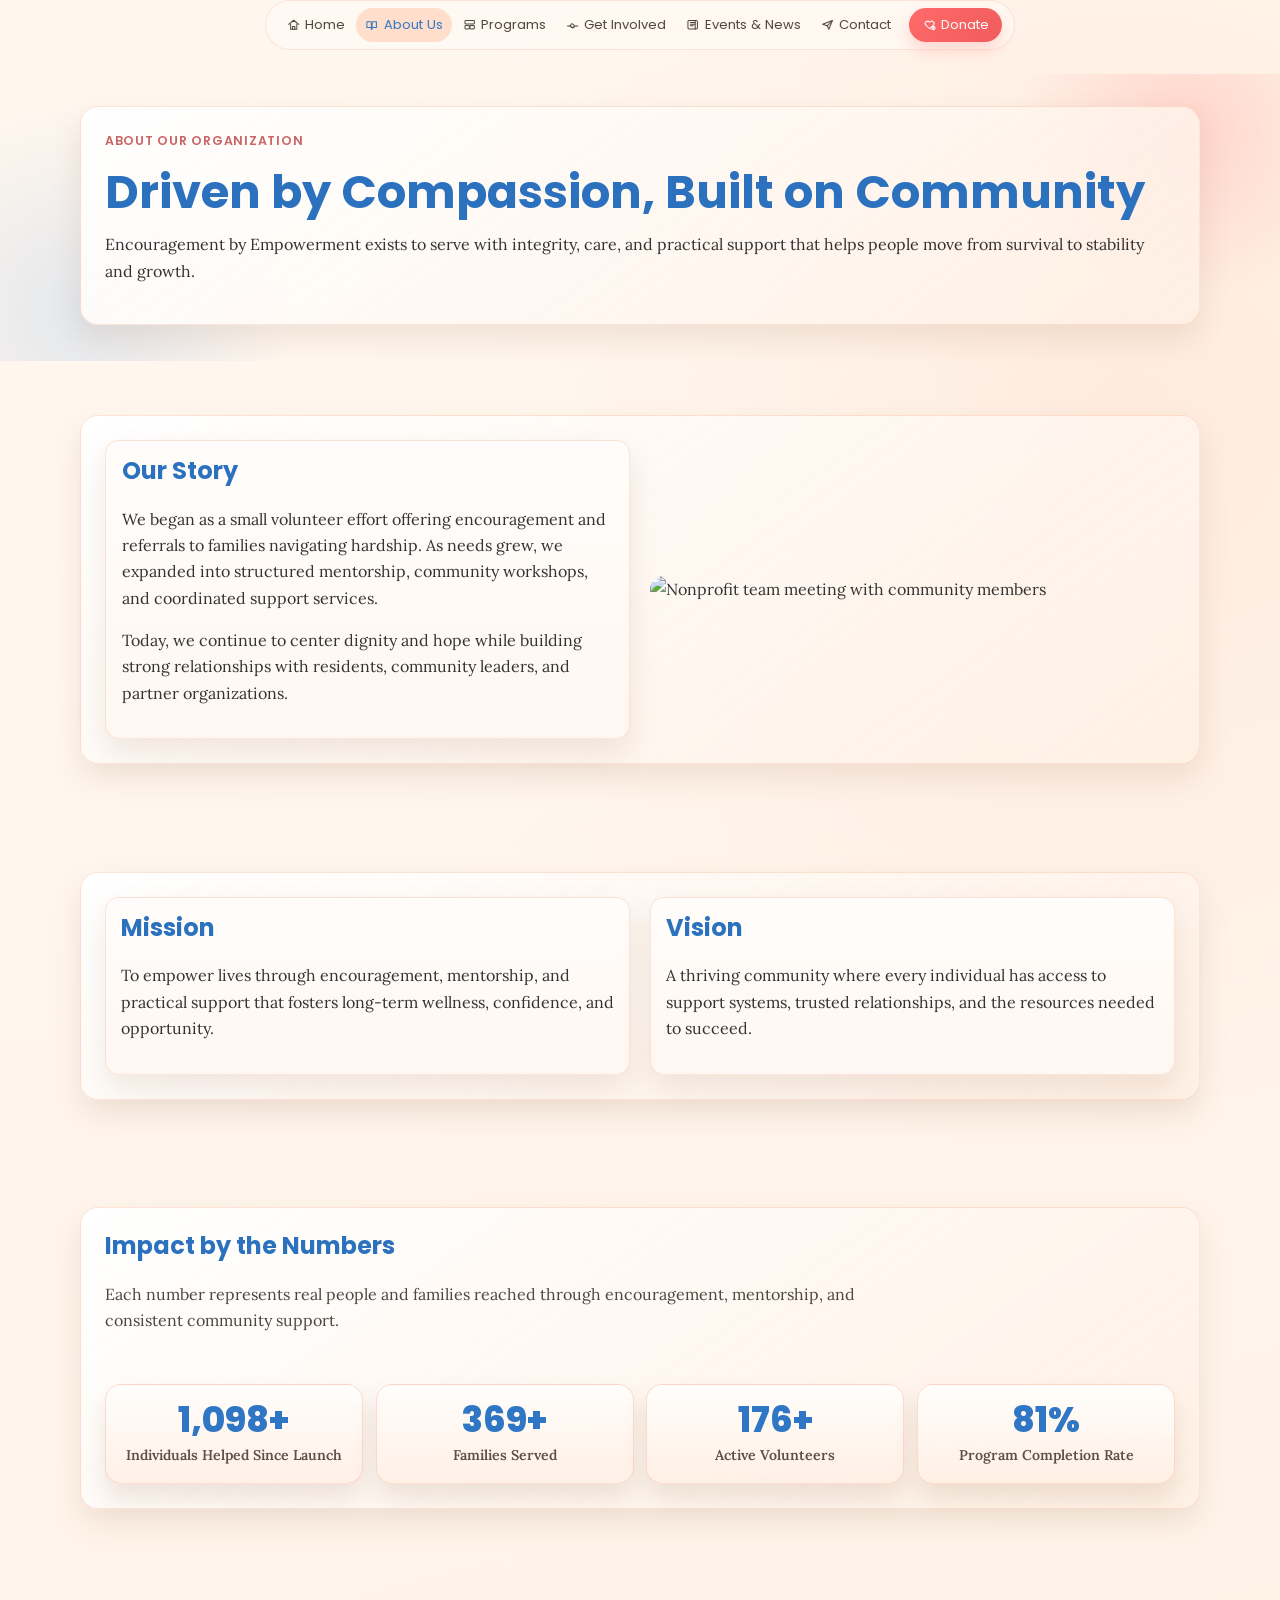
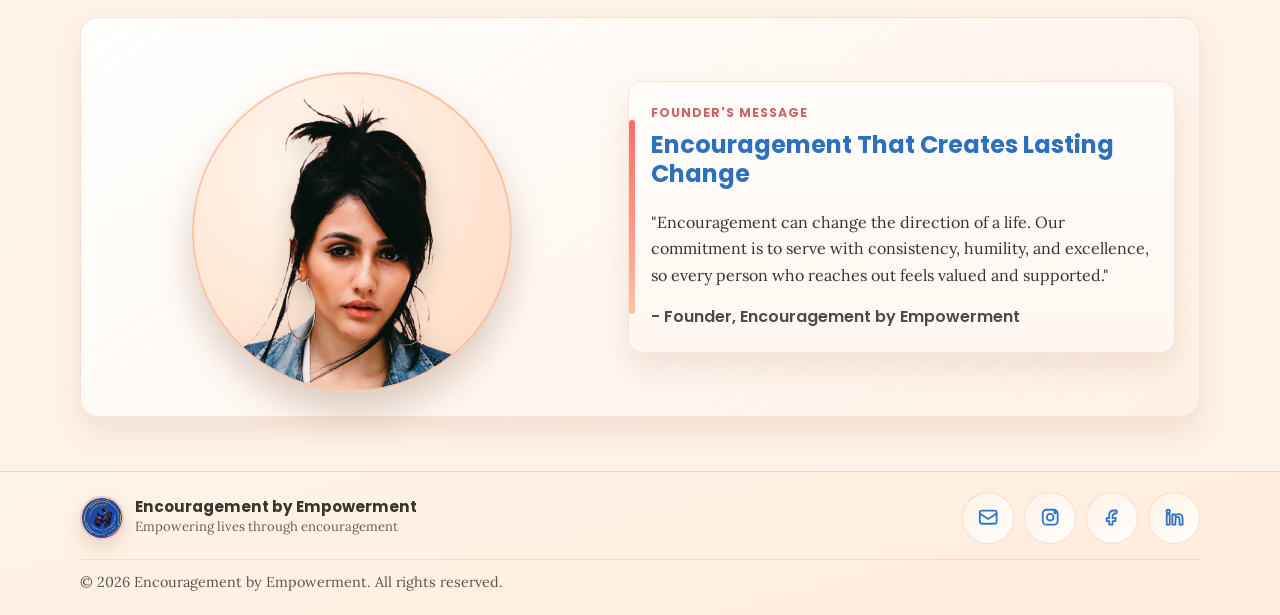
==== about.html @ 73eabad7 "initial commit" ====
<!DOCTYPE html>
<html lang="en">
  <head>
    <meta charset="UTF-8" />
    <meta name="viewport" content="width=device-width, initial-scale=1.0" />
    <meta
      name="description"
      content="Learn the story, mission, and vision behind Encouragement by Empowerment and hear from our founder."
    />
    <title>About Us | Encouragement by Empowerment</title>
    <link rel="preconnect" href="https://fonts.googleapis.com" />
    <link rel="preconnect" href="https://fonts.gstatic.com" crossorigin />
    <link
      href="https://fonts.googleapis.com/css2?family=Lora:wght@400;500;600&family=Poppins:wght@500;600;700;800&display=swap"
      rel="stylesheet"
    />
    <link rel="icon" type="image/jpeg" href="logo.jpeg" />
    <link rel="stylesheet" href="styles.css" />
  </head>
  <body>
    <a class="skip-link" href="#main-content">Skip to content</a>

    <header class="site-header page-header">
      <div class="container nav-wrap">
<button class="nav-toggle" aria-expanded="false" aria-controls="primary-nav" aria-label="Toggle navigation menu">
          <span></span><span></span><span></span>
        </button>
        <nav class="primary-nav" id="primary-nav" aria-label="Primary navigation">
          <ul>
            <li><a href="index.html"><svg class="nav-icon" viewBox="0 0 24 24" aria-hidden="true"><path d="M3 11.5L12 4l9 7.5"></path><path d="M6.5 10.8V20h11V10.8"></path><path d="M10 20v-5h4v5"></path></svg><span>Home</span></a></li>
            <li><a class="nav-current" href="about.html"><svg class="nav-icon" viewBox="0 0 24 24" aria-hidden="true"><path d="M3.5 6.5h6a3 3 0 0 1 3 3V20a3 3 0 0 0-3-3h-6z"></path><path d="M20.5 6.5h-6a3 3 0 0 0-3 3V20a3 3 0 0 1 3-3h6z"></path><path d="M12 9.5v9.8"></path></svg><span>About Us</span></a></li>
            <li><a href="programs.html"><svg class="nav-icon" viewBox="0 0 24 24" aria-hidden="true"><rect x="3.5" y="4.5" width="17" height="6" rx="1.5"></rect><rect x="3.5" y="13.5" width="8" height="6" rx="1.5"></rect><rect x="12.5" y="13.5" width="8" height="6" rx="1.5"></rect></svg><span>Programs</span></a></li>
            <li><a href="involved.html"><svg class="nav-icon" viewBox="0 0 24 24" aria-hidden="true"><path d="M2.8 14.5h5.2l2.2 2.2a2 2 0 0 0 2.8 0l1-1"></path><path d="M21.2 14.5H16l-2.2 2.2a2 2 0 0 1-2.8 0l-1-1"></path><path d="M7 14.5l2.3-3.3a2 2 0 0 1 3.1-.2l2.6 2.7"></path></svg><span>Get Involved</span></a></li>
            <li><a href="events.html"><svg class="nav-icon" viewBox="0 0 24 24" aria-hidden="true"><rect x="3.5" y="4.5" width="17" height="15" rx="2"></rect><path d="M8 8h8"></path><path d="M8 11h8"></path><path d="M8 14h5"></path><path d="M16.5 4.5v15"></path></svg><span>Events &amp; News</span></a></li>
            <li><a href="contact.html"><svg class="nav-icon" viewBox="0 0 24 24" aria-hidden="true"><path d="M3 11.2L20.5 4.5 14 20l-2.9-6-8.1-2.8z"></path><path d="M11.1 14l9.4-9.5"></path></svg><span>Contact</span></a></li>
</ul>
        </nav>
        <a class="nav-donate nav-donate-cta" href="donate.html"><svg class="nav-icon" viewBox="0 0 24 24" aria-hidden="true"><path d="M12 19.2l-6.7-6.4a4.2 4.2 0 0 1 5.9-6l.8.8.8-.8a4.2 4.2 0 0 1 5.9 6z"></path><circle cx="18.5" cy="17.8" r="3"></circle><path d="M18.5 16.3v3"></path><path d="M17.5 17.2h2"></path></svg><span>Donate</span></a>
      </div>
      <section class="page-hero" aria-labelledby="about-title">
        <div class="container reveal">
          <p class="hero-kicker">About Our Organization</p>
          <h1 id="about-title">Driven by Compassion, Built on Community</h1>
          <p>
            Encouragement by Empowerment exists to serve with integrity, care, and practical support
            that helps people move from survival to stability and growth.
          </p>
        </div>
      </section>
    </header>

    <main id="main-content">
      <section class="section">
        <div class="container split-grid">
          <article class="card content-card reveal">
            <h2>Our Story</h2>
            <p>
              We began as a small volunteer effort offering encouragement and referrals to families
              navigating hardship. As needs grew, we expanded into structured mentorship, community
              workshops, and coordinated support services.
            </p>
            <p>
              Today, we continue to center dignity and hope while building strong relationships with
              residents, community leaders, and partner organizations.
            </p>
          </article>
          <div class="reveal delay-1">
            <img
              src="https://images.unsplash.com/photo-1521791055366-0d553872125f?auto=format&fit=crop&w=900&q=80"
              alt="Nonprofit team meeting with community members"
              loading="lazy"
            />
          </div>
        </div>
      </section>

      <section class="section mission">
        <div class="container split-grid">
          <article class="highlight-card reveal">
            <h2>Mission</h2>
            <p>
              To empower lives through encouragement, mentorship, and practical support that fosters
              long-term wellness, confidence, and opportunity.
            </p>
          </article>
          <article class="highlight-card reveal delay-1">
            <h2>Vision</h2>
            <p>
              A thriving community where every individual has access to support systems, trusted
              relationships, and the resources needed to succeed.
            </p>
          </article>
        </div>
      </section>

      <section class="section" aria-labelledby="about-impact-numbers-title">
        <div class="container about-impact-numbers">
          <div class="section-heading reveal">
            <h2 id="about-impact-numbers-title">Impact by the Numbers</h2>
            <p>
              Each number represents real people and families reached through encouragement,
              mentorship, and consistent community support.
            </p>
          </div>

          <div class="numbers-grid">
            <article class="number-card reveal" aria-label="Individuals helped since launch">
              <p class="counter-value" data-counter data-target="1250" data-prefix="">0</p>
              <p class="counter-label">Individuals Helped Since Launch</p>
            </article>

            <article class="number-card reveal delay-1" aria-label="Families served">
              <p class="counter-value" data-counter data-target="420" data-prefix="">0</p>
              <p class="counter-label">Families Served</p>
            </article>

            <article class="number-card reveal delay-2" aria-label="Active volunteers">
              <p class="counter-value" data-counter data-target="200" data-prefix="">0</p>
              <p class="counter-label">Active Volunteers</p>
            </article>

            <article class="number-card reveal delay-3" aria-label="Program completion rate">
              <p class="counter-value" data-counter data-target="92" data-suffix="%">0%</p>
              <p class="counter-label">Program Completion Rate</p>
            </article>
          </div>
        </div>
      </section>

      <section class="section founder-section">
        <div class="container founder-showcase">
          <figure class="founder-portrait-wrap reveal">
            <div class="founder-circle-base">
              <img
                class="founder-portrait"
                src="founder.png"
                alt="Founder speaking with volunteers"
                loading="lazy"
              />
            </div>
          </figure>

          <article class="card founder-message-bar reveal delay-1">
            <p class="founder-label">Founder&apos;s Message</p>
            <h2>Encouragement That Creates Lasting Change</h2>
            <p>
              "Encouragement can change the direction of a life. Our commitment is to serve with
              consistency, humility, and excellence, so every person who reaches out feels valued
              and supported."
            </p>
            <p class="signature">- Founder, Encouragement by Empowerment</p>
          </article>
        </div>
      </section>
    </main>
    <footer class="site-footer">
      <div class="container footer-wrap">
        <a class="footer-brand" href="index.html" aria-label="Encouragement by Empowerment home">
          <img class="footer-logo" src="logo.jpeg" alt="Encouragement by Empowerment logo" />
          <span class="footer-brand-text-wrap">
            <span class="footer-brand-name">Encouragement by Empowerment</span>
            <span class="footer-brand-tag">Empowering lives through encouragement</span>
          </span>
        </a>

        <div class="footer-links-group">
          <a class="footer-link" href="mailto:hello@encouragementbyempowerment.org" aria-label="Send us an email" data-unset-alert data-alert-message="Not Connected Yet, Since It Is A Demo Project">
            <svg class="footer-icon" viewBox="0 0 24 24" aria-hidden="true"><rect x="3" y="5" width="18" height="14" rx="2"></rect><path d="M3 8l9 6 9-6"></path></svg>
            <span>hello@encouragementbyempowerment.org</span>
          </a>
          <div class="footer-social" aria-label="Social links">
            <a class="footer-link footer-social-link" href="https://instagram.com" target="_blank" rel="noopener noreferrer" aria-label="Instagram" data-unset-alert data-alert-message="Not Connected Yet, Since It Is A Demo Project">
              <svg class="footer-icon" viewBox="0 0 24 24" aria-hidden="true"><rect x="4" y="4" width="16" height="16" rx="4"></rect><circle cx="12" cy="12" r="3.6"></circle><circle cx="17.4" cy="6.6" r="1"></circle></svg>
              <span>Instagram</span>
            </a>
            <a class="footer-link footer-social-link" href="https://facebook.com" target="_blank" rel="noopener noreferrer" aria-label="Facebook" data-unset-alert data-alert-message="Not Connected Yet, Since It Is A Demo Project">
              <svg class="footer-icon" viewBox="0 0 24 24" aria-hidden="true"><path d="M14.2 8h2.6V4.8h-2.9c-3.4 0-5.1 2-5.1 5.3V13H6v3.3h2.8V20h3.6v-3.7h3l.5-3.3h-3.5V10.6c0-1.2.5-1.9 1.8-1.9z"></path></svg>
              <span>Facebook</span>
            </a>
            <a class="footer-link footer-social-link" href="https://linkedin.com" target="_blank" rel="noopener noreferrer" aria-label="LinkedIn" data-unset-alert data-alert-message="Not Connected Yet, Since It Is A Demo Project">
              <svg class="footer-icon" viewBox="0 0 24 24" aria-hidden="true"><rect x="4" y="9" width="3.2" height="11"></rect><circle cx="5.6" cy="5.8" r="1.8"></circle><path d="M10 9h3.1v1.6c.6-1.1 1.9-1.9 3.7-1.9 3 0 4.2 1.9 4.2 5v6.3h-3.3v-5.6c0-1.7-.6-2.7-2.1-2.7-1.4 0-2.3 1-2.3 2.7v5.6H10z"></path></svg>
              <span>LinkedIn</span>
            </a>
          </div>
        </div>

        <p class="footer-copy">&copy; 2026 Encouragement by Empowerment. All rights reserved.</p>
      </div>
    </footer>
<script src="script.js"></script>
  </body>
</html>
---- styles.css ----
:root {
  --warm-coral: #ff6b6b;
  --warm-coral-deep: #f05b5b;
  --soft-peach: #ffd6c0;
  --warm-white: #fff8f0;
  --cream-tint: #fff2e6;
  --ocean-blue: #4a90e2;
  --deep-charcoal: #333333;
  --surface-white: #ffffff;
  --shadow-soft: 0 14px 30px rgba(128, 82, 51, 0.12);
  --shared-panel-bg: linear-gradient(145deg, rgba(255, 255, 255, 0.96), rgba(255, 240, 228, 0.78));
  --shared-panel-hover-bg: linear-gradient(145deg, rgba(255, 255, 255, 0.98), rgba(255, 232, 214, 0.92));
  --shared-panel-border: 1px solid rgba(240, 151, 114, 0.24);
  --shared-panel-hover-border: 1px solid rgba(240, 151, 114, 0.4);
  --radius: 14px;
  --transition: 240ms ease;
}

* {
  box-sizing: border-box;
}

html {
  scroll-behavior: smooth;
  scroll-padding-top: 98px;
}

main[id],
section[id],
[id="main-content"],
[id="top"] {
  scroll-margin-top: 98px;
}

body {
  margin: 0;
  padding-top: 74px;
  background: radial-gradient(circle at 10% 12%, #fff7ee 0%, rgba(255, 247, 238, 0) 42%),
    radial-gradient(circle at 88% 18%, rgba(255, 214, 192, 0.34) 0%, rgba(255, 214, 192, 0) 36%),
    linear-gradient(165deg, var(--warm-white) 0%, #fff5ec 45%, var(--cream-tint) 100%);
  color: var(--deep-charcoal);
  font-family: "Lora", Georgia, serif;
  line-height: 1.65;
}

img {
  display: block;
  width: 100%;
  height: auto;
  border-radius: var(--radius);
}

a {
  color: var(--ocean-blue);
}

h1,
h2,
h3,
h4 {
  margin-top: 0;
  font-family: "Poppins", "Segoe UI", sans-serif;
  color: #2b71be;
  line-height: 1.2;
}

p {
  margin-top: 0;
}

.container {
  width: min(1120px, 92%);
  margin-inline: auto;
}

.section {
  padding: clamp(2.1rem, 4.2vw, 3.6rem) 0;
}

main .section > .container,
.page-hero .container,
.hero-grid {
  background: var(--shared-panel-bg);
  border: var(--shared-panel-border);
  border-radius: calc(var(--radius) + 4px);
  box-shadow: var(--shadow-soft);
  padding: clamp(1.05rem, 2.8vw, 1.5rem);
  transition: transform var(--transition), box-shadow var(--transition), background var(--transition), border-color var(--transition);
}

main .section > .container:hover,
.page-hero .container:hover,
.hero-grid:hover,
main .section > .container:focus-within,
.page-hero .container:focus-within,
.hero-grid:focus-within {
  background: var(--shared-panel-hover-bg);
  border: var(--shared-panel-hover-border);
  box-shadow: 0 18px 34px rgba(128, 82, 51, 0.18);
  transform: translateY(-2px);
}

.section-heading {
  max-width: 760px;
  margin-bottom: 1.25rem;
}

.section-heading p {
  color: #4d4640;
}

.skip-link {
  position: absolute;
  top: -200px;
  left: 1rem;
  z-index: 3000;
  background: var(--warm-coral);
  color: #fff;
  font-family: "Poppins", sans-serif;
  text-decoration: none;
  padding: 0.7rem 1rem;
  border-radius: 8px;
}

.skip-link:focus {
  top: 1rem;
}

.site-header {
  position: relative;
  padding-bottom: 1.5rem;
  overflow: clip;
}

.site-header::before,
.site-header::after {
  content: "";
  position: absolute;
  border-radius: 999px;
  filter: blur(1px);
  z-index: -1;
}

.site-header::before {
  width: 350px;
  height: 350px;
  background: radial-gradient(circle, rgba(255, 107, 107, 0.2) 0%, rgba(255, 107, 107, 0) 70%);
  top: -120px;
  right: -80px;
}

.site-header::after {
  width: 420px;
  height: 420px;
  background: radial-gradient(circle, rgba(74, 144, 226, 0.15) 0%, rgba(74, 144, 226, 0) 70%);
  bottom: -160px;
  left: -130px;
}

.nav-wrap {
  display: flex;
  justify-content: center;
  align-items: center;
  gap: 0.45rem;
  padding: 0.45rem 0;
  padding-inline: clamp(0.45rem, 1vw, 0.75rem);
  position: fixed;
  top: 0;
  left: 50%;
  transform: translateX(-50%);
  width: fit-content;
  max-width: 92%;
  z-index: 2000;
  background: rgba(255, 249, 243, 0.95);
  backdrop-filter: blur(8px);
  -webkit-backdrop-filter: blur(8px);
  border: 1px solid rgba(240, 151, 114, 0.22);
  border-radius: 999px;
  transition: box-shadow var(--transition), border-color var(--transition), background-color var(--transition), padding var(--transition);
  flex-wrap: nowrap;
}

.nav-wrap.is-stuck {
  box-shadow: 0 14px 28px rgba(145, 94, 61, 0.16);
  border-color: rgba(240, 151, 114, 0.3);
  background: rgba(255, 251, 246, 0.98);
  padding: 0.35rem 0;
}

.brand {
  display: inline-flex;
  align-items: center;
  gap: 0.65rem;
  padding-left: 0.1rem;
  text-decoration: none;
  color: inherit;
  flex-shrink: 0;
}

.brand-logo {
  width: 38px;
  height: 38px;
  object-fit: cover;
  border-radius: 50%;
  border: 2px solid rgba(255, 107, 107, 0.35);
  box-shadow: 0 5px 12px rgba(51, 51, 51, 0.14);
}

.brand-mark {
  display: inline-flex;
  justify-content: center;
  align-items: center;
  width: 38px;
  height: 38px;
  border-radius: 50%;
  background: var(--warm-coral);
  color: #fff;
  font-family: "Poppins", sans-serif;
  font-weight: 700;
}

.brand-text {
  font-family: "Poppins", sans-serif;
  font-weight: 700;
  color: #3f3730;
  font-size: 0.92rem;
  white-space: nowrap;
}

.primary-nav ul {
  display: flex;
  list-style: none;
  gap: 0.14rem;
  margin: 0;
  padding: 0;
  align-items: center;
  justify-content: center;
  flex-wrap: nowrap;
}

.primary-nav {
  display: flex;
  justify-content: center;
  flex: 0 1 auto;
  min-width: auto;
}

.primary-nav li {
  opacity: 0;
  transform: translateY(-8px);
}

.nav-wrap.nav-animated .primary-nav li {
  animation: navItemIn 380ms ease forwards;
  animation-delay: calc(var(--nav-item-index, 0) * 45ms);
}

.primary-nav a {
  display: inline-flex;
  align-items: center;
  gap: 0.3rem;
  text-decoration: none;
  color: #4f433a;
  font-family: "Poppins", sans-serif;
  font-size: 0.82rem;
  padding: 0.38rem 0.56rem;
  border-radius: 999px;
  transition: background-color var(--transition), color var(--transition), transform var(--transition);
  white-space: nowrap;
}

.nav-icon {
  width: 0.84rem;
  height: 0.84rem;
  stroke: currentColor;
  fill: none;
  stroke-width: 1.8;
  stroke-linecap: round;
  stroke-linejoin: round;
  flex-shrink: 0;
}

.primary-nav a:hover,
.primary-nav a:focus-visible {
  background: rgba(255, 214, 192, 0.7);
  color: #2f77c5;
  transform: translateY(-1px);
}

.primary-nav .nav-current {
  background: rgba(255, 214, 192, 0.78);
  color: #2f77c5;
}

.nav-donate {
  background: linear-gradient(135deg, var(--warm-coral), var(--warm-coral-deep));
  color: #fff;
  margin-left: 0.12rem;
  padding-inline: 0.84rem;
  box-shadow: 0 8px 16px rgba(255, 107, 107, 0.25);
  animation: donateGlow 2.8s ease-in-out infinite;
}

.nav-donate:hover,
.nav-donate:focus-visible {
  background: linear-gradient(135deg, #ff5a5a, #f14f4f);
  color: #fff;
}

.nav-donate-cta {
  display: inline-flex;
  align-items: center;
  gap: 0.3rem;
  text-decoration: none;
  font-family: "Poppins", sans-serif;
  font-size: 0.82rem;
  padding: 0.38rem 0.84rem;
  border-radius: 999px;
  white-space: nowrap;
  flex-shrink: 0;
}

.nav-toggle {
  display: none;
  border: 0;
  background: transparent;
  cursor: pointer;
}

.nav-toggle span {
  display: block;
  width: 20px;
  height: 2px;
  background: var(--deep-charcoal);
  margin: 3px 0;
  border-radius: 999px;
}

.hero {
  padding-top: 1rem;
}

body.home-minimal .hero-media img {
  box-shadow: 0 16px 28px rgba(120, 85, 59, 0.16);
}

.page-header {
  padding-bottom: 1rem;
}

.page-hero {
  padding: 2rem 0 1.25rem;
}

.page-hero h1 {
  margin-bottom: 0.7rem;
  font-size: clamp(1.8rem, 4.2vw, 2.9rem);
}

.hero-grid {
  display: grid;
  grid-template-columns: 1.05fr 0.95fr;
  align-items: center;
  gap: clamp(1.4rem, 3vw, 2.5rem);
}

.hero-brand {
  display: inline-flex;
  align-items: center;
  gap: 0.62rem;
  margin-bottom: 0.82rem;
}

.hero-brand-logo {
  width: 44px;
  height: 44px;
  object-fit: cover;
  border-radius: 50%;
  border: 2px solid rgba(255, 107, 107, 0.45);
  box-shadow: 0 8px 16px rgba(76, 56, 38, 0.26);
}

.hero-brand-text {
  font-family: "Poppins", sans-serif;
  font-weight: 800;
  color: #332b24;
  font-size: 1rem;
  letter-spacing: 0.01em;
  white-space: nowrap;
}

.hero-kicker {
  font-family: "Poppins", sans-serif;
  letter-spacing: 0.06em;
  text-transform: uppercase;
  color: #cb6464;
  font-weight: 600;
  margin-bottom: 0.8rem;
  font-size: 0.78rem;
}

.hero h1 {
  font-size: clamp(2rem, 4.6vw, 3.35rem);
  margin-bottom: 0.7rem;
}

.hero p {
  max-width: 62ch;
  color: #4e463e;
}

.hero-actions {
  margin-top: 1rem;
  display: flex;
  flex-wrap: wrap;
  gap: 0.6rem;
}

.btn {
  display: inline-flex;
  align-items: center;
  justify-content: center;
  gap: 0.36rem;
  border: 0;
  border-radius: 999px;
  text-decoration: none;
  cursor: pointer;
  padding: 0.68rem 1.05rem;
  font-family: "Poppins", sans-serif;
  font-weight: 600;
  transition: transform var(--transition), box-shadow var(--transition), background var(--transition), filter var(--transition), color var(--transition);
}

.btn-icon {
  width: 0.92rem;
  height: 0.92rem;
  stroke: currentColor;
  fill: none;
  stroke-width: 1.9;
  stroke-linecap: round;
  stroke-linejoin: round;
  flex-shrink: 0;
}

.btn-primary {
  background: linear-gradient(135deg, var(--warm-coral), var(--warm-coral-deep));
  color: #fff;
  box-shadow: 0 12px 22px rgba(255, 107, 107, 0.3);
}

.btn-primary:hover,
.btn-primary:focus-visible {
  background: linear-gradient(135deg, #ff5e5e, #f45252);
  transform: translateY(-2px);
  box-shadow: 0 16px 28px rgba(255, 85, 85, 0.34);
}

.btn-secondary {
  background: linear-gradient(135deg, rgba(255, 214, 192, 0.72), rgba(255, 236, 224, 0.95));
  color: #2f77c5;
  box-shadow: 0 8px 16px rgba(240, 151, 114, 0.2);
}

.btn-secondary:hover,
.btn-secondary:focus-visible {
  background: linear-gradient(135deg, rgba(255, 204, 178, 0.9), rgba(255, 229, 212, 0.98));
  transform: translateY(-2px) scale(1.01);
  box-shadow: 0 12px 20px rgba(240, 151, 114, 0.26);
}

.btn-large {
  padding-inline: 1.6rem;
  padding-block: 0.92rem;
}

.split-grid {
  display: grid;
  grid-template-columns: 1fr 1fr;
  align-items: center;
  gap: 1.2rem;
}

.content-card {
  padding: 1rem;
}

.signature {
  margin-bottom: 0;
  font-family: "Poppins", sans-serif;
  font-weight: 600;
  color: #4a4a4a;
}

.founder-showcase {
  display: grid;
  grid-template-columns: minmax(290px, 0.95fr) 1.05fr;
  align-items: center;
  gap: clamp(1rem, 2.6vw, 1.8rem);
}

.founder-portrait-wrap {
  position: relative;
  display: grid;
  place-items: end center;
  min-height: 350px;
  margin: 0;
}

.founder-circle-base {
  width: min(320px, 84%);
  aspect-ratio: 1 / 1;
  position: relative;
  display: grid;
  place-items: end center;
  overflow: hidden;
  border-radius: 50%;
  background: radial-gradient(circle at 35% 28%, #fff7ee 0%, #ffe5d1 58%, #ffd6c0 100%);
  border: 2px solid rgba(240, 151, 114, 0.44);
  box-shadow: 0 20px 34px rgba(125, 79, 49, 0.26);
}

.founder-portrait {
  width: min(270px, 92%);
  height: auto;
  max-height: 100%;
  border-radius: 0;
  object-fit: contain;
  transform: translateY(4px);
  filter: drop-shadow(0 10px 12px rgba(56, 39, 25, 0.22));
}

.founder-message-bar {
  position: relative;
  padding: clamp(1rem, 2.1vw, 1.35rem);
  border-radius: 18px;
}

.founder-message-bar::before {
  content: "";
  position: absolute;
  left: 0;
  top: 14%;
  bottom: 14%;
  width: 6px;
  border-radius: 999px;
  background: linear-gradient(180deg, var(--warm-coral), #ffc1a0);
}

.founder-label {
  margin-bottom: 0.45rem;
  font-family: "Poppins", sans-serif;
  font-size: 0.78rem;
  font-weight: 700;
  letter-spacing: 0.08em;
  text-transform: uppercase;
  color: #cb6464;
}

.about-impact-numbers {
  display: grid;
  gap: 0.9rem;
}

.numbers-grid {
  display: grid;
  grid-template-columns: repeat(4, minmax(0, 1fr));
  gap: 0.8rem;
}

.number-card {
  text-align: center;
  padding: 1rem 0.8rem;
  border-radius: 16px;
  background: linear-gradient(180deg, rgba(255, 253, 251, 0.96), rgba(255, 239, 228, 0.9));
  border: 1px solid rgba(240, 151, 114, 0.3);
  box-shadow: 0 14px 24px rgba(128, 82, 51, 0.14);
}

.counter-value {
  margin: 0 0 0.28rem;
  font-family: "Poppins", sans-serif;
  font-size: clamp(1.6rem, 4vw, 2.2rem);
  font-weight: 800;
  color: #2f77c5;
  line-height: 1.1;
}

.counter-label {
  margin: 0;
  color: #5a5047;
  font-size: 0.88rem;
  font-weight: 600;
}

.news-list {
  display: grid;
  grid-template-columns: 1fr;
  gap: 1rem;
}

.donate-layout {
  display: grid;
  grid-template-columns: 1fr 1fr;
  gap: 1.2rem;
}

.toggle-group {
  display: inline-flex;
  gap: 0.5rem;
  border: 1px solid rgba(74, 144, 226, 0.24);
  border-radius: 999px;
  padding: 0.3rem;
  margin-bottom: 1rem;
}

.toggle-btn {
  border: 0;
  background: linear-gradient(135deg, rgba(255, 245, 238, 0), rgba(255, 214, 192, 0));
  color: var(--ocean-blue);
  border-radius: 999px;
  padding: 0.45rem 0.9rem;
  font-family: "Poppins", sans-serif;
  font-weight: 600;
  cursor: pointer;
  transition: background var(--transition), color var(--transition), transform var(--transition);
}

.toggle-btn.active,
.toggle-btn:hover,
.toggle-btn:focus-visible {
  background: linear-gradient(135deg, var(--warm-coral), var(--warm-coral-deep));
  color: #fff;
  transform: translateY(-1px);
}

.donation-amount-label {
  margin-bottom: 0.2rem;
  font-family: "Poppins", sans-serif;
  font-size: 1.02rem;
  letter-spacing: 0.01em;
  color: #2f5f93;
}

.donation-amount-subtitle {
  margin: 0 0 0.55rem;
  color: #5f544a;
  font-size: 0.88rem;
  font-weight: 600;
  line-height: 1.5;
}

.amount-picker {
  display: grid;
  grid-template-columns: repeat(3, minmax(0, 1fr));
  gap: 0.5rem;
  margin-bottom: 0.65rem;
}

.amount-chip {
  border: 1px solid rgba(74, 144, 226, 0.28);
  border-radius: 11px;
  background: linear-gradient(135deg, rgba(255, 250, 244, 0.95), rgba(255, 232, 216, 0.82));
  color: #2a6bad;
  font-family: "Poppins", sans-serif;
  font-size: 0.88rem;
  font-weight: 700;
  padding: 0.52rem 0.45rem;
  cursor: pointer;
  transition: transform var(--transition), box-shadow var(--transition), background var(--transition), color var(--transition);
}

.amount-chip:hover,
.amount-chip:focus-visible {
  transform: translateY(-1px);
  box-shadow: 0 9px 16px rgba(145, 94, 61, 0.15);
}

.amount-chip.active {
  background: linear-gradient(135deg, #ff6b6b, #f09772);
  color: #fff;
  box-shadow: 0 10px 17px rgba(255, 107, 107, 0.24);
  border-color: rgba(255, 107, 107, 0.36);
}

.card-details {
  margin-top: 0.55rem;
  margin-bottom: 0.25rem;
  padding: 0.82rem 0.8rem;
  border-radius: 14px;
  border: 1px solid rgba(74, 144, 226, 0.2);
  background: linear-gradient(155deg, rgba(253, 250, 245, 0.95), rgba(236, 245, 255, 0.56));
}

.card-details h3 {
  margin-bottom: 0.34rem;
}

.payment-card-panel {
  display: flex;
  flex-direction: column;
  justify-content: space-between;
  gap: 0.6rem;
}

.payment-card-panel .card-details {
  margin-top: 0;
}

.btn-pay-now {
  width: 100%;
  margin-top: 0.15rem;
}

.secure-fill-note {
  display: inline-flex;
  align-items: center;
  gap: 0.36rem;
  margin: 0 0 0.55rem;
  padding: 0.4rem 0.55rem;
  border-radius: 10px;
  border: 1px solid rgba(74, 144, 226, 0.26);
  background: linear-gradient(140deg, rgba(233, 246, 255, 0.85), rgba(255, 243, 233, 0.85));
  color: #355f89;
  font-size: 0.82rem;
  font-weight: 700;
}

.secure-fill-note svg {
  width: 0.95rem;
  height: 0.95rem;
  stroke: currentColor;
  fill: none;
  stroke-width: 2;
  stroke-linecap: round;
  stroke-linejoin: round;
  flex-shrink: 0;
}

.card-details .form-intro {
  margin-bottom: 0.76rem;
  font-size: 0.9rem;
}

.card-input-grid {
  display: grid;
  grid-template-columns: repeat(3, minmax(0, 1fr));
  gap: 0.55rem;
}

.card-input-grid div {
  min-width: 0;
}

.card-detection-row {
  display: flex;
  align-items: center;
  justify-content: space-between;
  gap: 0.7rem;
  margin: -0.4rem 0 0.6rem;
}

.card-brand-logos {
  display: inline-flex;
  align-items: center;
  gap: 0.42rem;
}

.card-logo {
  position: relative;
  display: inline-flex;
  align-items: center;
  justify-content: center;
  height: 28px;
  border-radius: 8px;
  border: 1px solid rgba(74, 144, 226, 0.24);
  background: linear-gradient(135deg, rgba(255, 250, 245, 0.95), rgba(239, 247, 255, 0.86));
  color: #466789;
  font-family: "Poppins", sans-serif;
  font-size: 0.72rem;
  font-weight: 700;
  letter-spacing: 0.04em;
  padding: 0 0.58rem;
  opacity: 0.78;
  transition: opacity var(--transition), transform var(--transition), box-shadow var(--transition), border-color var(--transition);
}

.card-logo.active {
  opacity: 1;
  transform: translateY(-1px);
  border-color: rgba(255, 107, 107, 0.42);
  box-shadow: 0 8px 14px rgba(145, 94, 61, 0.18);
}

.card-logo-visa {
  color: #1b4f8b;
}

.card-logo-mastercard {
  gap: 0;
  padding-right: 0.5rem;
}

.mc-disc {
  width: 10px;
  height: 10px;
  border-radius: 50%;
}

.mc-left {
  background: #eb5f3a;
}

.mc-right {
  background: #f1ad3f;
  margin-left: -3px;
}

.mc-text {
  margin-left: 0.28rem;
  letter-spacing: 0.01em;
}

.card-brand-hint {
  margin: 0;
  color: #5f5348;
  font-size: 0.82rem;
  font-weight: 600;
}

.feature-list {
  margin-top: 0;
  padding-left: 1.2rem;
}

.feature-list li {
  margin-bottom: 0.45rem;
}

.payment-way-grid {
  display: grid;
  grid-template-columns: repeat(2, minmax(0, 1fr));
  gap: 0.55rem;
}

.payment-way {
  display: inline-flex;
  align-items: center;
  justify-content: center;
  flex-direction: column;
  gap: 0.34rem;
  border: 1px solid rgba(74, 144, 226, 0.26);
  border-radius: 12px;
  background: linear-gradient(135deg, rgba(255, 250, 245, 0.96), rgba(237, 246, 255, 0.9));
  color: #2f66a2;
  font-family: "Poppins", sans-serif;
  font-size: 0.86rem;
  font-weight: 700;
  padding: 0.58rem 0.5rem;
  cursor: pointer;
  transition: transform var(--transition), box-shadow var(--transition), background var(--transition), color var(--transition);
}

.payment-way-logo {
  width: 4.6rem;
  height: 1.45rem;
  display: block;
  flex-shrink: 0;
}

.payment-way-label {
  color: #2c639f;
  font-family: "Poppins", sans-serif;
  font-size: 0.76rem;
  font-weight: 700;
  line-height: 1.1;
}

.payment-way-icon {
  width: 1.1rem;
  height: 1.1rem;
  stroke: currentColor;
  fill: none;
  stroke-width: 1.9;
  stroke-linecap: round;
  stroke-linejoin: round;
  flex-shrink: 0;
}

.payment-way:hover,
.payment-way:focus-visible {
  transform: translateY(-1px);
  box-shadow: 0 10px 16px rgba(145, 94, 61, 0.18);
  background: linear-gradient(135deg, rgba(255, 236, 222, 0.96), rgba(228, 241, 255, 0.94));
  color: #215991;
}

.payment-way.active {
  border-color: rgba(255, 107, 107, 0.45);
  background: linear-gradient(135deg, rgba(255, 232, 216, 0.96), rgba(220, 238, 255, 0.94));
  box-shadow: 0 12px 18px rgba(145, 94, 61, 0.2);
}

.payment-way.active .payment-way-label {
  color: #1f5a95;
}

.card,
.highlight-card,
.program-card,
.story-card,
.donate-card {
  background: linear-gradient(180deg, #fffdfb, #fff7f1);
  border: 1px solid rgba(240, 151, 114, 0.24);
  border-radius: var(--radius);
  box-shadow: var(--shadow-soft);
  transition: transform var(--transition), box-shadow var(--transition), background var(--transition), border-color var(--transition);
}

.card:hover,
.card:focus-within,
.highlight-card:hover,
.highlight-card:focus-within,
.program-card:hover,
.program-card:focus-within,
.story-card:hover,
.story-card:focus-within,
.donate-card:hover,
.donate-card:focus-within {
  background: linear-gradient(180deg, #fffdfc, #ffefe4);
  border-color: rgba(240, 151, 114, 0.4);
  box-shadow: 0 18px 30px rgba(145, 94, 61, 0.19);
}

.mission,
.involved,
.contact,
.donate,
.impact {
  background: transparent;
}

body.home-minimal .section {
  padding: clamp(2.5rem, 4.8vw, 4rem) 0;
}

body.home-minimal .mission,
body.home-minimal .impact,
body.home-minimal .donate,
body.home-minimal .contact,
body.home-minimal .involved {
  background: transparent;
}

body.home-minimal .site-header {
  padding-bottom: 1.9rem;
}

body.home-minimal .hero-media img,
body.home-minimal .story-card img {
  aspect-ratio: 16 / 10;
  object-fit: cover;
}

.mission-highlights {
  display: grid;
  grid-template-columns: repeat(3, minmax(0, 1fr));
  gap: 1rem;
}

.highlight-card {
  padding: 1rem 0.95rem;
  transition: transform var(--transition), box-shadow var(--transition);
}

.highlight-card:hover {
  transform: translateY(-4px);
  box-shadow: 0 18px 30px rgba(145, 94, 61, 0.18);
}

.scroll-feed {
  max-height: 30rem;
  overflow-y: auto;
  padding-right: 0.35rem;
  scrollbar-width: thin;
  scrollbar-color: rgba(74, 144, 226, 0.5) rgba(255, 236, 224, 0.8);
}

.scroll-feed::-webkit-scrollbar {
  width: 8px;
}

.scroll-feed::-webkit-scrollbar-track {
  background: rgba(255, 236, 224, 0.8);
  border-radius: 999px;
}

.scroll-feed::-webkit-scrollbar-thumb {
  background: linear-gradient(180deg, rgba(74, 144, 226, 0.65), rgba(255, 107, 107, 0.65));
  border-radius: 999px;
}

.interactive-item {
  position: relative;
}

.demo-card-link {
  display: inline-flex;
  align-items: center;
  margin-top: 0.45rem;
  font-family: "Poppins", sans-serif;
  font-size: 0.9rem;
  font-weight: 700;
  color: #2b6db2;
  text-decoration: none;
  border-bottom: 2px solid rgba(43, 109, 178, 0.2);
  transition: color var(--transition), border-color var(--transition), transform var(--transition);
}

.demo-card-link:hover,
.demo-card-link:focus-visible {
  color: #1d568e;
  border-color: rgba(29, 86, 142, 0.5);
  transform: translateY(-1px);
}

.interactive-item:hover .demo-card-link {
  color: #1f5f9d;
}

.section-cta {
  margin-top: 1.15rem;
  display: flex;
  justify-content: center;
}

.btn-see-more {
  min-width: 170px;
  padding: 0.72rem 1.3rem;
  border: 1px solid rgba(74, 144, 226, 0.26);
  background:
    linear-gradient(135deg, rgba(255, 241, 232, 0.96), rgba(255, 226, 210, 0.94)) padding-box,
    linear-gradient(135deg, rgba(74, 144, 226, 0.62), rgba(255, 107, 107, 0.66)) border-box;
  color: #255f9e;
  box-shadow: 0 12px 22px rgba(240, 151, 114, 0.24);
  letter-spacing: 0.01em;
  font-weight: 700;
}

.btn-see-more:hover,
.btn-see-more:focus-visible {
  color: #1e5188;
  transform: translateY(-2px) scale(1.015);
  box-shadow: 0 16px 28px rgba(240, 151, 114, 0.31);
}

.program-grid {
  display: grid;
  grid-template-columns: repeat(2, minmax(0, 1fr));
  gap: 1rem;
}

.program-card {
  overflow: hidden;
  transition: transform var(--transition), box-shadow var(--transition);
}

.program-card img {
  aspect-ratio: 16 / 10;
  object-fit: cover;
}

.program-card:hover {
  transform: translateY(-5px);
  box-shadow: 0 18px 30px rgba(145, 94, 61, 0.19);
}

.program-card div {
  padding: 0.85rem 0.9rem 0.95rem;
}

.involved-grid {
  display: grid;
  grid-template-columns: 1fr 1fr;
  gap: 0.8rem;
  align-items: stretch;
}

.involved-intro {
  max-width: none;
  margin-bottom: 0;
  padding: 1.05rem;
  display: flex;
  flex-direction: column;
  gap: 0.72rem;
}

.involved-intro h2 {
  margin-bottom: 0.2rem;
  font-size: clamp(1.38rem, 2.4vw, 1.7rem);
}

.involved-intro p {
  margin-bottom: 0;
  color: #5a4f45;
  line-height: 1.6;
}

.involved-points {
  list-style: none;
  margin: 0.1rem 0 0.2rem;
  padding: 0;
  display: grid;
  gap: 0.48rem;
}

.involved-points li {
  display: flex;
  align-items: center;
  gap: 0.58rem;
  color: #4f443b;
  font-size: 0.9rem;
  font-weight: 600;
  padding: 0.46rem 0.54rem;
  border-radius: 12px;
  background: linear-gradient(145deg, rgba(255, 249, 242, 0.94), rgba(255, 235, 220, 0.72));
  border: 1px solid rgba(240, 151, 114, 0.24);
}

.point-icon {
  width: 1.28rem;
  height: 1.28rem;
  display: inline-flex;
  align-items: center;
  justify-content: center;
  border-radius: 50%;
  background: linear-gradient(135deg, rgba(255, 107, 107, 0.28), rgba(240, 151, 114, 0.38));
  color: #a74343;
  font-weight: 800;
  font-family: "Poppins", sans-serif;
  font-size: 0.78rem;
  flex-shrink: 0;
  box-shadow: 0 6px 12px rgba(186, 92, 68, 0.22);
}

.volunteer-inspire {
  margin: 0;
  margin-top: auto;
  border-radius: 16px;
  overflow: hidden;
  border: 1px solid rgba(240, 151, 114, 0.32);
  box-shadow: 0 14px 24px rgba(128, 82, 51, 0.16);
  background: linear-gradient(170deg, rgba(255, 251, 246, 0.96), rgba(255, 232, 216, 0.86));
}

.volunteer-inspire img {
  width: 100%;
  aspect-ratio: 4 / 3;
  object-fit: cover;
  border-radius: 0;
}

.volunteer-inspire figcaption {
  padding: 0.5rem 0.7rem 0.62rem;
  font-family: "Poppins", sans-serif;
  font-size: 0.79rem;
  color: #5f5348;
}

.form-card {
  padding: 1rem;
}

.form-card-volunteer {
  background: linear-gradient(160deg, #fffdfb, #fff0e3);
  border: 1px solid rgba(240, 151, 114, 0.34);
  box-shadow: 0 16px 28px rgba(128, 82, 51, 0.18);
  height: 100%;
}

.form-card-volunteer h3 {
  margin-bottom: 0.38rem;
}

.form-intro {
  margin-bottom: 0.9rem;
  color: #5b5046;
  font-size: 0.94rem;
}

.form-card-volunteer .btn-primary {
  width: 100%;
}

form label {
  display: block;
  font-weight: 600;
  margin-bottom: 0.28rem;
  color: #444;
}

input,
textarea,
select {
  width: 100%;
  border: 1px solid rgba(240, 151, 114, 0.4);
  border-radius: 10px;
  padding: 0.72rem;
  margin-bottom: 0.9rem;
  font: inherit;
  background: #fffdfb;
}

input:focus,
textarea:focus,
select:focus {
  outline: 2px solid rgba(255, 107, 107, 0.25);
  border-color: var(--warm-coral);
}

.form-note {
  margin-top: 0.8rem;
  margin-bottom: 0;
  color: #666;
  font-size: 0.9rem;
}

.donate-card {
  background: linear-gradient(130deg, rgba(255, 243, 233, 0.95), rgba(255, 214, 192, 0.6));
  padding: clamp(1rem, 2vw, 1.4rem);
  display: flex;
  justify-content: space-between;
  align-items: center;
  gap: 0.8rem;
}

.compact-cta {
  align-items: center;
}

.compact-cta-actions {
  margin-top: 0.2rem;
}

.compact-cta-row {
  margin-top: 0.75rem;
}

.impact-carousel {
  position: relative;
}

.story-card {
  display: none;
  overflow: hidden;
}

.story-card.active {
  display: grid;
  grid-template-columns: minmax(260px, 1.1fr) 1fr;
  align-items: stretch;
  animation: fadeSlideIn 520ms ease;
}

.story-card div {
  padding: 1.1rem;
  display: flex;
  flex-direction: column;
  justify-content: center;
}

.story-card h3 {
  margin-bottom: 0.62rem;
}

.story-card p {
  margin-bottom: 0;
  max-width: 46ch;
  line-height: 1.75;
  color: #4d463f;
}

.story-card img {
  height: 100%;
  min-height: 290px;
  object-fit: cover;
}

.carousel-controls {
  margin-top: 0.95rem;
  display: flex;
  gap: 0.7rem;
}

.carousel-btn {
  border: 1px solid rgba(240, 151, 114, 0.4);
  background: linear-gradient(135deg, #fffaf4, #fff0e4);
  color: #2f77c5;
  border-radius: 999px;
  padding: 0.55rem 1rem;
  cursor: pointer;
  font-family: "Poppins", sans-serif;
  font-weight: 600;
  transition: background var(--transition), color var(--transition), transform var(--transition), box-shadow var(--transition);
}

.carousel-btn:hover,
.carousel-btn:focus-visible {
  background: linear-gradient(135deg, rgba(255, 222, 201, 0.92), rgba(255, 236, 222, 0.98));
  transform: translateY(-2px) scale(1.01);
  box-shadow: 0 10px 18px rgba(145, 94, 61, 0.2);
}

.contact-grid {
  display: grid;
  grid-template-columns: 1fr 1fr;
  gap: 1rem;
}

.contact .involved-intro {
  justify-content: center;
}

.contact-lead {
  margin-bottom: 0.2rem;
  color: #4f463e;
  font-size: 0.98rem;
  line-height: 1.65;
  font-weight: 600;
}

.contact-copy {
  margin: 0;
  color: #5c5148;
  font-size: 0.92rem;
  line-height: 1.62;
}

.contact-points {
  list-style: none;
  margin: 0.16rem 0 0;
  padding: 0;
  display: grid;
  gap: 0.42rem;
}

.contact-points li {
  display: flex;
  align-items: flex-start;
  gap: 0.52rem;
  color: #4f443b;
  font-size: 0.88rem;
  line-height: 1.48;
  font-weight: 600;
  padding: 0.42rem 0.5rem;
  border-radius: 12px;
  border: 1px solid rgba(240, 151, 114, 0.22);
  background: linear-gradient(145deg, rgba(255, 249, 242, 0.94), rgba(255, 235, 220, 0.72));
}

.contact .contact-info-links {
  margin-top: 0.36rem;
  justify-content: flex-start;
}

.contact-links {
  list-style: none;
  margin: 1rem 0 0;
  padding: 0;
}

.contact-links li {
  margin-bottom: 0.45rem;
}

.site-footer {
  background: linear-gradient(165deg, #fff4e8, #ffecdc);
  border-top: 1px solid rgba(240, 151, 114, 0.34);
  padding: 1.25rem 0;
}

.footer-wrap {
  display: grid;
  grid-template-columns: 1.2fr 1fr;
  gap: 0.95rem 1.2rem;
  align-items: center;
}

.footer-brand {
  display: inline-flex;
  align-items: center;
  gap: 0.68rem;
  text-decoration: none;
  color: inherit;
  width: fit-content;
}

.footer-logo {
  width: 44px;
  height: 44px;
  object-fit: cover;
  border-radius: 50%;
  border: 2px solid rgba(255, 107, 107, 0.36);
  box-shadow: 0 8px 18px rgba(128, 82, 51, 0.18);
}

.footer-brand-text-wrap {
  display: inline-flex;
  flex-direction: column;
}

.footer-brand-name {
  font-family: "Poppins", sans-serif;
  font-weight: 700;
  color: #3b332d;
  font-size: 0.95rem;
  line-height: 1.2;
}

.footer-brand-tag {
  color: #6b5e52;
  font-size: 0.82rem;
}

.footer-links-group {
  display: flex;
  flex-wrap: wrap;
  align-items: center;
  justify-content: flex-end;
  gap: 0.62rem;
}

.footer-link {
  display: inline-flex;
  align-items: center;
  justify-content: center;
  gap: 0;
  text-decoration: none;
  color: #2f77c5;
  width: 52px;
  height: 52px;
  padding: 0;
  border-radius: 50%;
  background: linear-gradient(135deg, rgba(255, 243, 232, 0.75), rgba(255, 255, 255, 0.92));
  border: 1px solid rgba(240, 151, 114, 0.28);
  transition: transform var(--transition), box-shadow var(--transition), background var(--transition), color var(--transition);
}

.footer-link span {
  display: none;
}

.footer-link:hover,
.footer-link:focus-visible {
  color: #235f9f;
  background: linear-gradient(135deg, rgba(255, 223, 202, 0.86), rgba(255, 245, 236, 0.98));
  transform: translateY(-2px);
  box-shadow: 0 10px 18px rgba(145, 94, 61, 0.2);
}

.footer-social {
  display: flex;
  flex-wrap: wrap;
  gap: 0.62rem;
}

.footer-social-link {
  padding: 0;
}

.footer-icon {
  width: 1.4rem;
  height: 1.4rem;
  stroke: currentColor;
  fill: none;
  stroke-width: 1.95;
  stroke-linecap: round;
  stroke-linejoin: round;
  flex-shrink: 0;
}

.footer-copy {
  margin: 0;
  font-size: 0.9rem;
  color: #5d5349;
  grid-column: 1 / -1;
  border-top: 1px solid rgba(240, 151, 114, 0.24);
  padding-top: 0.7rem;
}

.unset-popup-overlay {
  position: fixed;
  inset: 0;
  z-index: 5000;
  display: grid;
  place-items: center;
  padding: 1rem;
  background: rgba(35, 29, 24, 0.44);
  backdrop-filter: blur(3px);
  -webkit-backdrop-filter: blur(3px);
  opacity: 0;
  pointer-events: none;
  transition: opacity 220ms ease;
}

.unset-popup-overlay.open {
  opacity: 1;
  pointer-events: auto;
}

.unset-popup {
  width: min(440px, 92vw);
  background: linear-gradient(160deg, #fffaf5, #ffefe2);
  border: 1px solid rgba(240, 151, 114, 0.36);
  border-radius: 18px;
  box-shadow: 0 22px 40px rgba(73, 50, 34, 0.24);
  padding: 1rem 1rem 0.9rem;
  transform: translateY(10px) scale(0.98);
  transition: transform 240ms ease;
}

.unset-popup-overlay.open .unset-popup {
  transform: translateY(0) scale(1);
}

.unset-popup-head {
  display: flex;
  align-items: center;
  justify-content: space-between;
  margin-bottom: 0.45rem;
}

.unset-popup-title {
  margin: 0;
  color: #2f77c5;
  font-size: 1.08rem;
}

.unset-popup-message {
  margin: 0 0 0.9rem;
  color: #4e463e;
  line-height: 1.6;
}

.unset-popup-btn {
  border: 0;
  border-radius: 999px;
  padding: 0.5rem 0.95rem;
  font-family: "Poppins", sans-serif;
  font-weight: 600;
  color: #fff;
  background: linear-gradient(135deg, var(--warm-coral), var(--warm-coral-deep));
  box-shadow: 0 10px 18px rgba(255, 107, 107, 0.28);
  cursor: pointer;
  transition: transform var(--transition), box-shadow var(--transition), background var(--transition);
}

.unset-popup-btn:hover,
.unset-popup-btn:focus-visible {
  background: linear-gradient(135deg, #ff5e5e, #f45252);
  transform: translateY(-1px);
  box-shadow: 0 14px 22px rgba(255, 107, 107, 0.34);
}

.reveal {
  opacity: 0;
  transform: translateY(18px);
  transition: opacity 620ms ease, transform 620ms ease;
}

.reveal.visible {
  opacity: 1;
  transform: translateY(0);
}

@keyframes navItemIn {
  from {
    opacity: 0;
    transform: translateY(-8px);
  }
  to {
    opacity: 1;
    transform: translateY(0);
  }
}

@keyframes donateGlow {
  0%,
  100% {
    box-shadow: 0 10px 20px rgba(255, 107, 107, 0.26);
  }
  50% {
    box-shadow: 0 14px 26px rgba(255, 107, 107, 0.4);
  }
}

.delay-1 {
  transition-delay: 90ms;
}

.delay-2 {
  transition-delay: 180ms;
}

.delay-3 {
  transition-delay: 260ms;
}

@keyframes fadeSlideIn {
  from {
    opacity: 0;
    transform: translateY(8px);
  }
  to {
    opacity: 1;
    transform: translateY(0);
  }
}

@media (max-width: 1024px) {
  main .section > .container,
  .page-hero .container,
  .hero-grid {
    padding: 1rem;
  }

  .hero-grid,
  .split-grid,
  .donate-layout,
  .involved-grid,
  .contact-grid,
  .story-card.active {
    grid-template-columns: 1fr;
  }

  .numbers-grid {
    grid-template-columns: repeat(2, minmax(0, 1fr));
  }

  .hero-media {
    order: -1;
  }

  .founder-showcase {
    grid-template-columns: 1fr;
  }

  .founder-portrait-wrap {
    min-height: 300px;
  }

  .founder-circle-base {
    width: min(280px, 78%);
  }

  .founder-portrait {
    width: min(240px, 92%);
    transform: translateY(3px);
  }

  .founder-message-bar::before {
    left: 14px;
  }

  .story-card p {
    max-width: none;
  }

  .mission-highlights {
    grid-template-columns: repeat(3, minmax(0, 1fr));
  }
}

@media (max-width: 860px) {
  html {
    scroll-padding-top: 82px;
  }

  main[id],
  section[id],
  [id="main-content"],
  [id="top"] {
    scroll-margin-top: 82px;
  }

  body {
    padding-top: 62px;
  }

  .nav-toggle {
    display: inline-block;
  }

  .primary-nav {
    position: absolute;
    top: 50px;
    left: 4%;
    right: 4%;
    z-index: 1000;
    border: 1px solid rgba(74, 144, 226, 0.2);
    border-radius: 14px;
    box-shadow: var(--shadow-soft);
    background: #fffefc;
    padding: 0.5rem;
    max-height: 0;
    opacity: 0;
    overflow: hidden;
    pointer-events: none;
    transform: translateY(-6px);
    transition: max-height 280ms ease, opacity 240ms ease, transform 240ms ease;
  }

  .nav-wrap {
    width: min(1120px, 92%);
    max-width: none;
    padding-inline: 0.4rem;
    justify-content: flex-end;
    gap: 0.4rem;
  }

  .primary-nav.open {
    max-height: 420px;
    opacity: 1;
    pointer-events: auto;
    transform: translateY(0);
  }

  .primary-nav ul {
    flex-direction: column;
    align-items: stretch;
    gap: 0.25rem;
  }

  .primary-nav {
    flex: 0 0 auto;
  }

  .nav-donate-cta {
    margin-left: 0;
    padding-inline: 0.75rem;
  }

  .primary-nav a {
    padding-inline: 0.68rem;
  }

  .mission-highlights,
  .program-grid {
    grid-template-columns: 1fr;
  }

  .numbers-grid {
    grid-template-columns: 1fr;
  }
}

@media (max-width: 560px) {
  .hero-actions {
    width: 100%;
  }

  .hero-actions .btn {
    flex: 1;
  }

  .donate-card {
    flex-direction: column;
    align-items: flex-start;
  }

  .footer-wrap {
    grid-template-columns: 1fr;
    justify-items: start;
  }

  .footer-links-group {
    justify-content: flex-start;
  }

  .footer-social {
    justify-content: flex-start;
  }

  .amount-picker {
    grid-template-columns: repeat(2, minmax(0, 1fr));
  }

  .card-input-grid {
    grid-template-columns: 1fr;
  }

  .payment-way-grid {
    grid-template-columns: 1fr;
  }

  .card-detection-row {
    flex-direction: column;
    align-items: flex-start;
    gap: 0.35rem;
  }

  .secure-fill-note {
    align-items: flex-start;
  }

  .footer-copy {
    padding-top: 0.62rem;
  }
}

@media (prefers-reduced-motion: reduce) {
  * {
    animation-duration: 1ms !important;
    animation-iteration-count: 1 !important;
    transition-duration: 1ms !important;
    scroll-behavior: auto !important;
  }
}
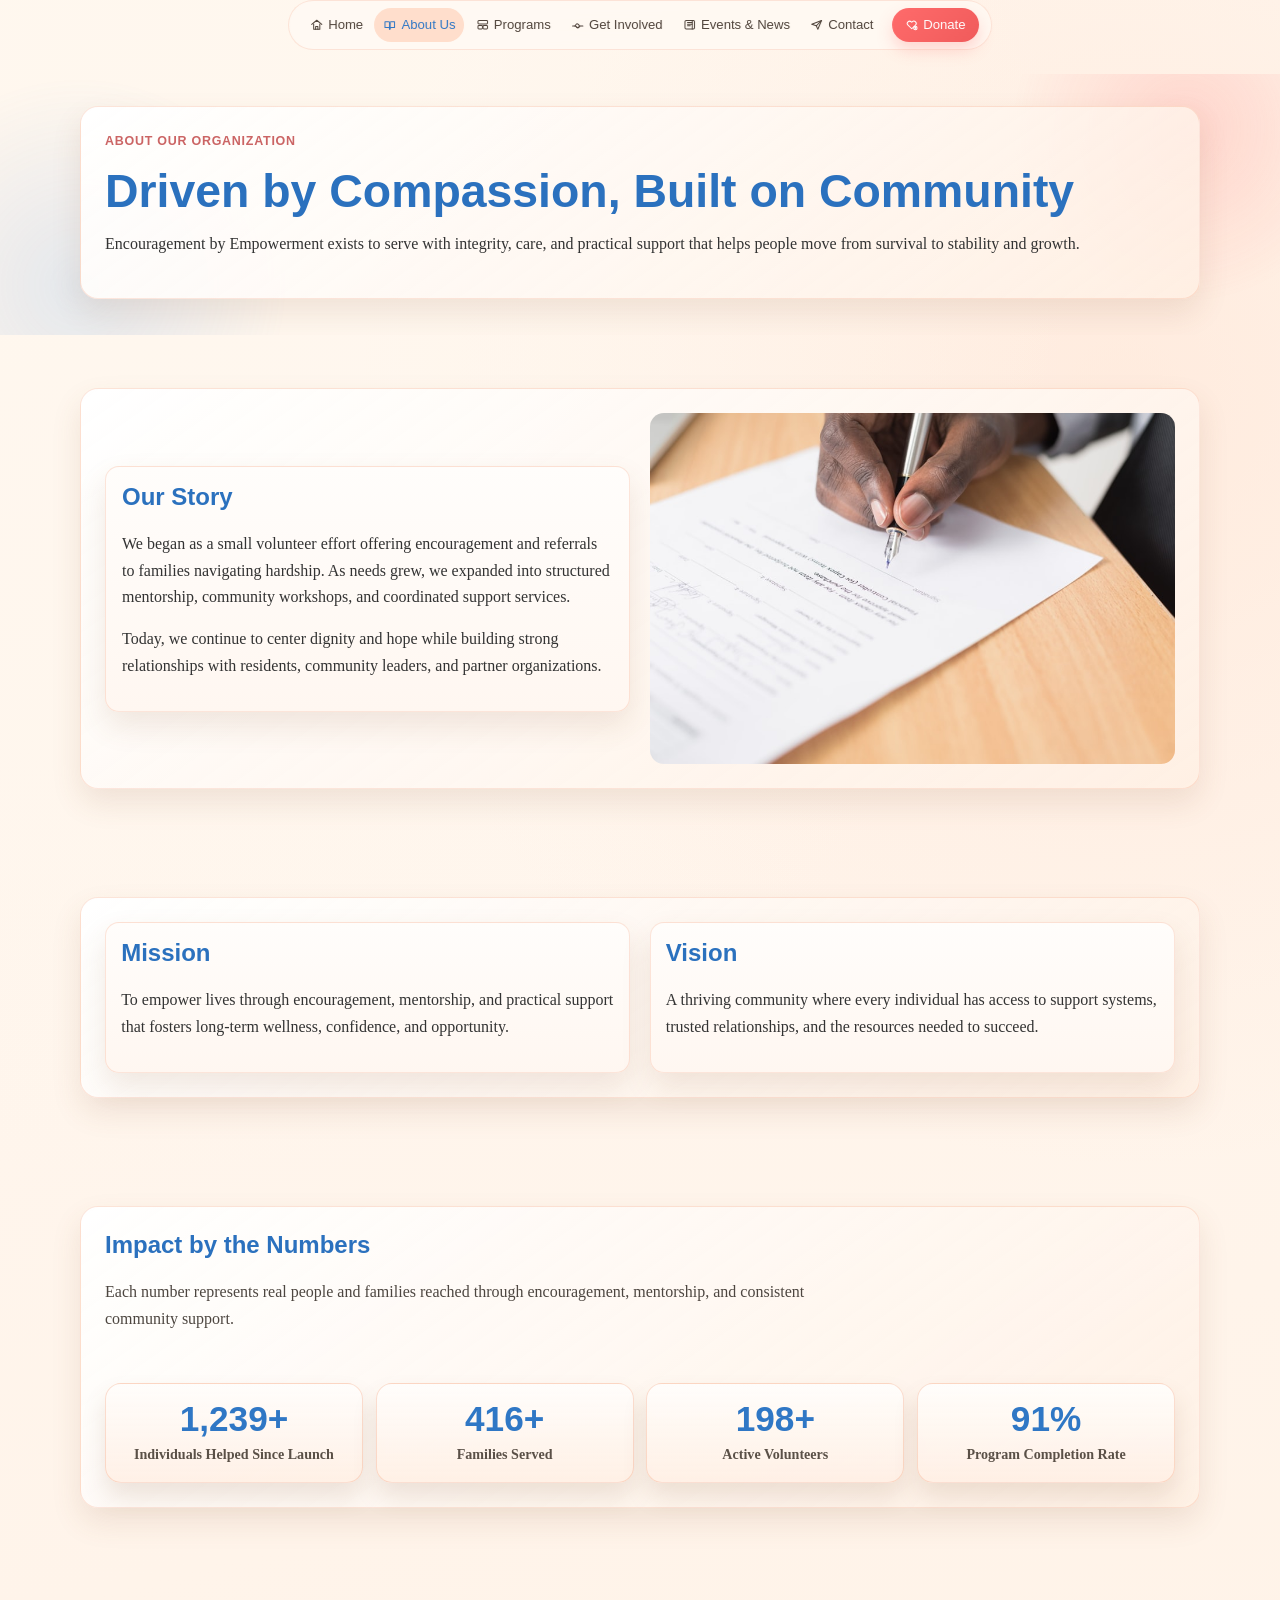
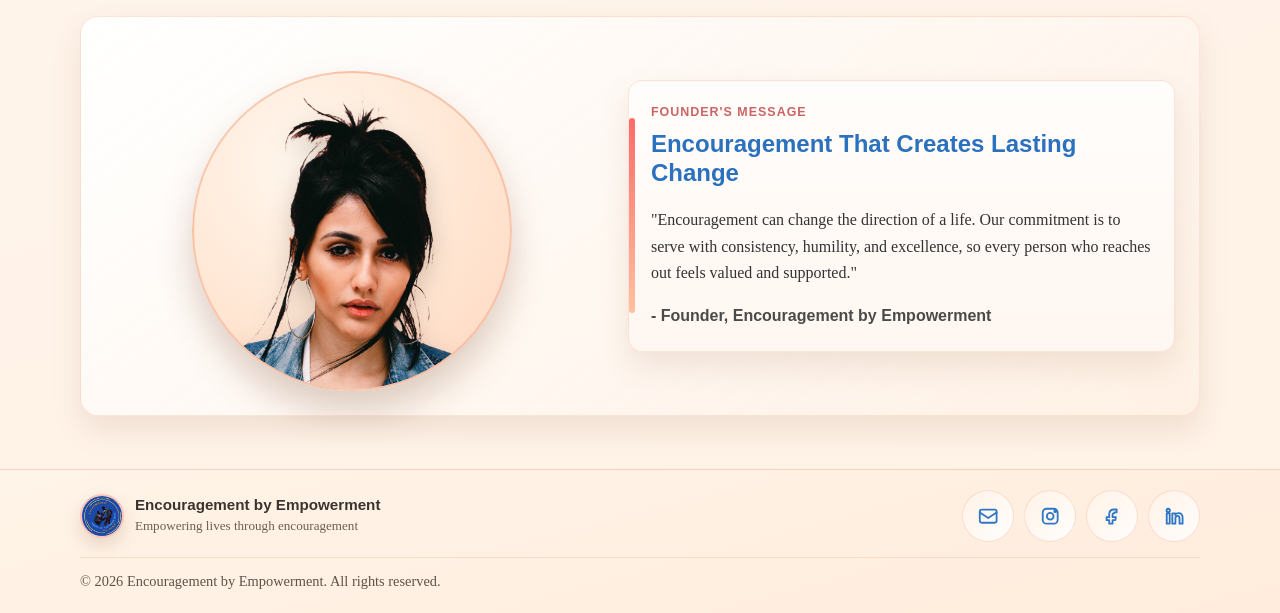
==== commit 12c6eb12: "Image source edited to local file path" ====
--- a/about.html
+++ b/about.html
@@ -11,7 +11,7 @@
     <link rel="preconnect" href="https://fonts.googleapis.com" />
     <link rel="preconnect" href="https://fonts.gstatic.com" crossorigin />
     <link
-      href="https://fonts.googleapis.com/css2?family=Lora:wght@400;500;600&family=Poppins:wght@500;600;700;800&display=swap"
+      href="https://fonts.googleapis.com/css2?family=Cormorant+Garamond:wght@400;500;600;700&family=Manrope:wght@500;600;700;800&display=swap"
       rel="stylesheet"
     />
     <link rel="icon" type="image/jpeg" href="logo.jpeg" />
@@ -66,7 +66,7 @@
           </article>
           <div class="reveal delay-1">
             <img
-              src="https://images.unsplash.com/photo-1521791055366-0d553872125f?auto=format&fit=crop&w=900&q=80"
+              src="assets/images/photo-1521791055366-0d553872125f.jpg"
               alt="Nonprofit team meeting with community members"
               loading="lazy"
             />
@@ -190,3 +190,5 @@
 <script src="script.js"></script>
   </body>
 </html>
+
+
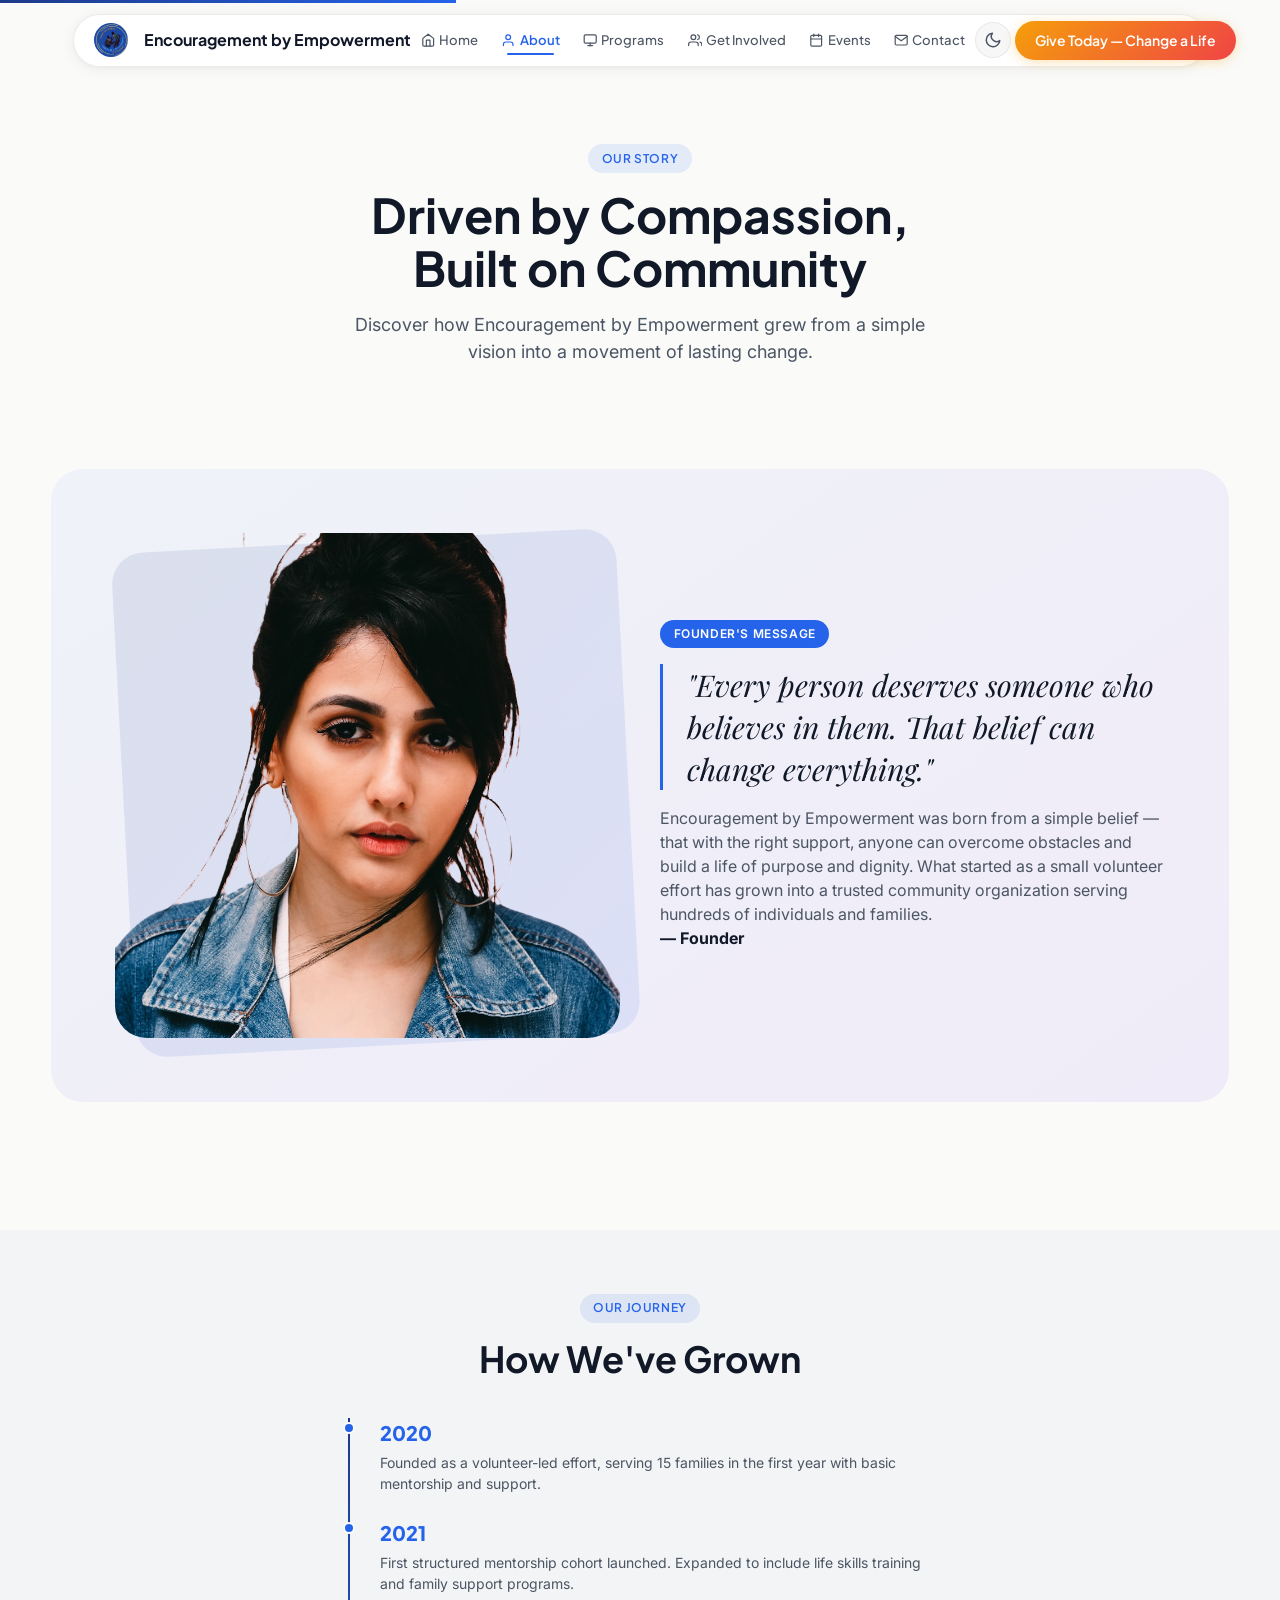
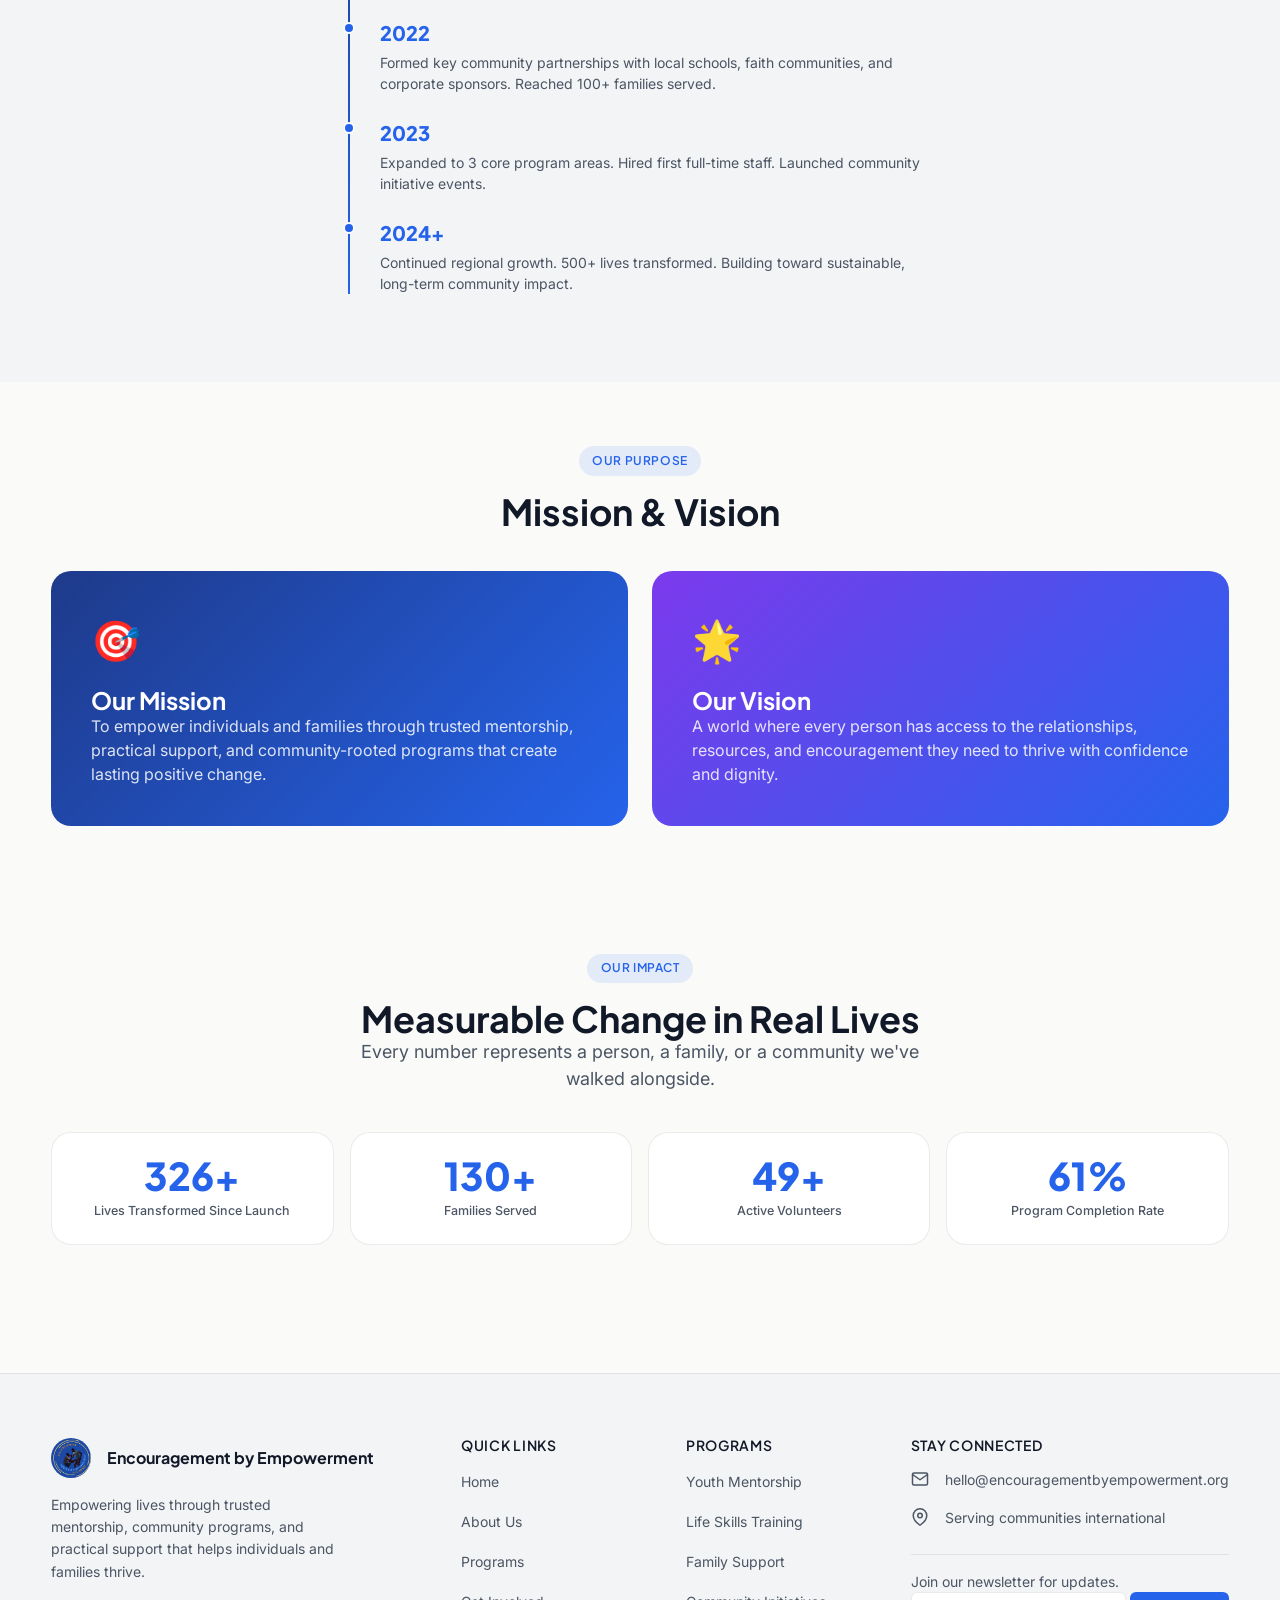
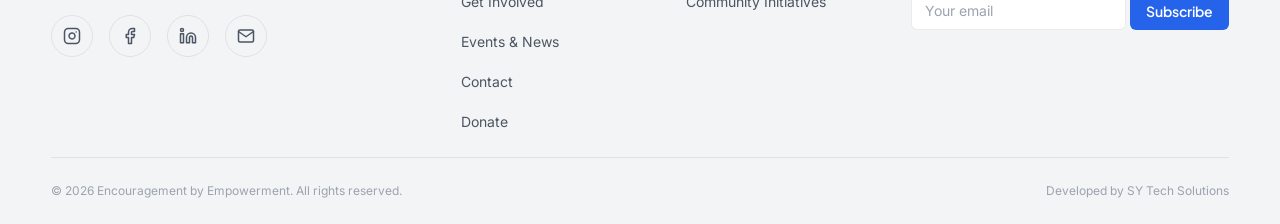
==== commit 029c2283: "Update website" ====
--- a/about.html
+++ b/about.html
@@ -1,194 +1,265 @@
 <!DOCTYPE html>
-<html lang="en">
-  <head>
-    <meta charset="UTF-8" />
-    <meta name="viewport" content="width=device-width, initial-scale=1.0" />
-    <meta
-      name="description"
-      content="Learn the story, mission, and vision behind Encouragement by Empowerment and hear from our founder."
-    />
-    <title>About Us | Encouragement by Empowerment</title>
-    <link rel="preconnect" href="https://fonts.googleapis.com" />
-    <link rel="preconnect" href="https://fonts.gstatic.com" crossorigin />
-    <link
-      href="https://fonts.googleapis.com/css2?family=Cormorant+Garamond:wght@400;500;600;700&family=Manrope:wght@500;600;700;800&display=swap"
-      rel="stylesheet"
-    />
-    <link rel="icon" type="image/jpeg" href="logo.jpeg" />
-    <link rel="stylesheet" href="styles.css" />
-  </head>
-  <body>
-    <a class="skip-link" href="#main-content">Skip to content</a>
+<html lang="en" data-theme="light">
+<head>
+  <meta charset="UTF-8">
+  <meta name="viewport" content="width=device-width, initial-scale=1.0">
+  <meta name="description" content="Learn about Encouragement by Empowerment's story, mission, vision, and the team behind our community impact.">
+  <meta name="author" content="Encouragement by Empowerment">
+  <meta property="og:title" content="About Us | Encouragement by Empowerment">
+  <meta property="og:description" content="Driven by compassion, built on community. Discover our story of empowerment and impact.">
+  <meta property="og:image" content="assets/images/og/og-about.jpg">
+  <meta property="og:type" content="website">
+  <meta property="og:url" content="https://sinejhon.github.io/Encouragementbyempowerment/about">
+  <meta name="twitter:card" content="summary_large_image">
+  <link rel="canonical" href="https://sinejhon.github.io/Encouragementbyempowerment/about">
+  <title>About Us | Encouragement by Empowerment</title>
+  <link rel="preconnect" href="https://fonts.googleapis.com">
+  <link rel="preconnect" href="https://fonts.gstatic.com" crossorigin>
+  <link href="https://fonts.googleapis.com/css2?family=Inter:wght@400;500;600;700;800&family=Plus+Jakarta+Sans:wght@500;600;700;800&family=Playfair+Display:ital,wght@0,400;0,600;0,700;1,400&display=swap" rel="stylesheet">
+  <link rel="stylesheet" href="assets/css/tokens.css">
+  <link rel="stylesheet" href="assets/css/base.css">
+  <link rel="stylesheet" href="assets/css/components.css">
+  <link rel="stylesheet" href="assets/css/layout.css">
+  <link rel="stylesheet" href="assets/css/animations.css">
+  <style>
+    .about-hero { background: var(--gradient-card); border-radius: var(--radius-xl); padding: var(--space-2xl); margin-bottom: var(--space-2xl); }
+    .about-hero h1 { font-size: clamp(2rem, 5vw, var(--text-5xl)); margin-bottom: var(--space-md); }
+    .mission-vision { display: grid; grid-template-columns: 1fr 1fr; gap: var(--space-lg); }
+    .mission-card, .vision-card { padding: var(--space-xl); border-radius: var(--radius-lg); color: white; position: relative; overflow: hidden; perspective: 1000px; }
+    .mission-card { background: var(--gradient-navy); }
+    .vision-card { background: var(--gradient-purple); }
+    .mission-card h3, .vision-card h3 { color: white; font-size: var(--text-2xl); margin-bottom: var(--space-sm); }
+    .mission-card p, .vision-card p { color: rgba(255,255,255,0.85); }
+    .mission-card .card-icon, .vision-card .card-icon { font-size: 2.5rem; margin-bottom: var(--space-md); }
+    .card-flip-inner { transition: transform 0.6s; transform-style: preserve-3d; }
+    .mission-card:hover .card-flip-inner, .vision-card:hover .card-flip-inner { transform: rotateY(10deg); }
+    .founder-section { display: grid; grid-template-columns: 1fr 1fr; gap: var(--space-xl); align-items: center; }
+    .founder-image-wrap { position: relative; }
+    .founder-image-wrap img { border-radius: var(--radius-xl); aspect-ratio: 1/1; object-fit: cover; }
+    .founder-image-wrap::before { content: ''; position: absolute; width: 100%; height: 100%; border-radius: var(--radius-xl); background: var(--gradient-navy); opacity: 0.1; transform: rotate(-3deg) translate(8px, 8px); z-index: -1; }
+    .founder-badge { display: inline-flex; background: var(--color-primary); color: white; font-size: var(--text-xs); font-weight: 600; padding: 0.3rem 0.85rem; border-radius: var(--radius-full); margin-bottom: var(--space-md); text-transform: uppercase; letter-spacing: 0.05em; }
+    .founder-quote { font-family: var(--font-accent); font-size: clamp(var(--text-xl), 3vw, var(--text-3xl)); font-style: italic; line-height: 1.4; color: var(--text-primary); padding-left: var(--space-lg); border-left: 3px solid var(--color-primary); margin-bottom: var(--space-md); }
+    .timeline { position: relative; padding-left: var(--space-xl); }
+    .timeline::before { content: ''; position: absolute; left: 8px; top: 0; bottom: 0; width: 2px; background: var(--gradient-navy); }
+    .timeline-item { position: relative; margin-bottom: var(--space-lg); }
+    .timeline-item::before { content: ''; position: absolute; left: calc(-1 * var(--space-xl) + 3px); top: 4px; width: 12px; height: 12px; border-radius: 50%; background: var(--color-primary); border: 2px solid var(--bg-base); }
+    .timeline-year { font-family: var(--font-display); font-weight: 800; font-size: var(--text-xl); color: var(--color-primary); margin-bottom: var(--space-xs); }
+    .timeline-text { color: var(--text-secondary); font-size: var(--text-sm); }
+    .impact-section {
+      padding: var(--space-2xl) 0;
+      position: relative;
+      overflow: hidden;
+    }
+    .impact-grid {
+      display: grid !important;
+      grid-template-columns: repeat(4, minmax(0, 1fr)) !important;
+      gap: var(--space-md);
+      position: relative;
+      z-index: 1;
+    }
+    .impact-item {
+      text-align: center;
+      padding: var(--space-lg) var(--space-md);
+      border-radius: var(--radius-lg);
+      background: var(--bg-surface);
+      border: 1px solid var(--border);
+      transition: transform 0.3s var(--ease-spring), box-shadow 0.3s ease;
+      min-width: 0;
+    }
+    .impact-item:hover { transform: translateY(-4px); box-shadow: var(--shadow-lg); }
+    .impact-item .counter-value {
+      color: var(--color-primary);
+      font-size: clamp(1.5rem, 3vw, 2.8rem);
+      font-weight: 800;
+      line-height: 1;
+      margin-bottom: 0.4rem;
+    }
+    .impact-item .counter-label {
+      color: var(--text-secondary);
+      font-size: 0.78rem;
+      line-height: 1.4;
+    }
+    @media (max-width: 900px) {
+      .impact-grid { grid-template-columns: repeat(2, 1fr) !important; }
+    }
+    @media (max-width: 480px) {
+      .impact-grid { grid-template-columns: repeat(2, 1fr) !important; }
+      .impact-item .counter-value { font-size: 1.4rem; }
+      .impact-item .counter-label { font-size: 0.7rem; }
+    }
+    @media (max-width: 768px) { .mission-vision, .founder-section { grid-template-columns: 1fr; } }
+  </style>
+</head>
+<body>
+  <a class="skip-link" href="#main-content">Skip to content</a>
+  <div id="loading-bar" class="loading-bar"></div>
+  <div id="toast-container" class="toast-container"></div>
+  <button id="back-to-top" class="back-to-top" aria-label="Back to top">
+    <svg viewBox="0 0 24 24" fill="none" stroke="currentColor" stroke-width="2" stroke-linecap="round" stroke-linejoin="round"><path d="M18 15l-6-6-6 6"/></svg>
+  </button>
+  <header class="site-header" role="banner">
+    <div class="container nav-wrap">
+      <a href="index.html" class="nav-brand"><img src="logo.jpeg" alt="" width="36" height="36"><span>Encouragement by Empowerment</span></a>
+      <nav aria-label="Primary navigation">
+        <ul id="nav-links" class="nav-links">
+          <li><a href="index.html"><svg class="nav-icon" viewBox="0 0 24 24" aria-hidden="true"><path d="M3 9l9-7 9 7v11a2 2 0 01-2 2H5a2 2 0 01-2-2z"/><polyline points="9 22 9 12 15 12 15 22"/></svg>Home</a></li>
+          <li><a href="about.html" class="active"><svg class="nav-icon" viewBox="0 0 24 24" aria-hidden="true"><path d="M20 21v-2a4 4 0 00-4-4H8a4 4 0 00-4 4v2"/><circle cx="12" cy="7" r="4"/></svg>About</a></li>
+          <li><a href="programs.html"><svg class="nav-icon" viewBox="0 0 24 24" aria-hidden="true"><rect x="2" y="3" width="20" height="14" rx="2"/><line x1="8" y1="21" x2="16" y2="21"/><line x1="12" y1="17" x2="12" y2="21"/></svg>Programs</a></li>
+          <li><a href="involved.html"><svg class="nav-icon" viewBox="0 0 24 24" aria-hidden="true"><path d="M17 21v-2a4 4 0 00-4-4H5a4 4 0 00-4 4v2"/><circle cx="9" cy="7" r="4"/><path d="M23 21v-2a4 4 0 00-3-3.87"/><path d="M16 3.13a4 4 0 010 7.75"/></svg>Get Involved</a></li>
+          <li><a href="events.html"><svg class="nav-icon" viewBox="0 0 24 24" aria-hidden="true"><rect x="3" y="4" width="18" height="18" rx="2"/><line x1="16" y1="2" x2="16" y2="6"/><line x1="8" y1="2" x2="8" y2="6"/><line x1="3" y1="10" x2="21" y2="10"/></svg>Events</a></li>
+          <li><a href="contact.html"><svg class="nav-icon" viewBox="0 0 24 24" aria-hidden="true"><path d="M4 4h16c1.1 0 2 .9 2 2v12c0 1.1-.9 2-2 2H4c-1.1 0-2-.9-2-2V6c0-1.1.9-2 2-2z"/><polyline points="22,6 12,13 2,6"/></svg>Contact</a></li>
+        </ul>
+      </nav>
+      <div class="nav-actions">
+        <button id="theme-toggle" class="theme-toggle" aria-label="Switch to dark mode">
+          <svg class="moon-icon" viewBox="0 0 24 24" fill="none" stroke="currentColor" stroke-width="2" stroke-linecap="round" stroke-linejoin="round"><path d="M21 12.79A9 9 0 1111.21 3 7 7 0 0021 12.79z"/></svg>
+          <svg class="sun-icon" viewBox="0 0 24 24" fill="none" stroke="currentColor" stroke-width="2"><circle cx="12" cy="12" r="5"/><line x1="12" y1="1" x2="12" y2="3"/><line x1="12" y1="21" x2="12" y2="23"/><line x1="4.22" y1="4.22" x2="5.64" y2="5.64"/><line x1="18.36" y1="18.36" x2="19.78" y2="19.78"/><line x1="1" y1="12" x2="3" y2="12"/><line x1="21" y1="12" x2="23" y2="12"/></svg>
+        </button>
+        <button id="nav-toggle" class="nav-toggle" aria-expanded="false" aria-label="Toggle navigation menu"><span></span><span></span><span></span></button>
+        <a href="donate.html" class="btn btn-accent btn-donate-glow">Give Today — Change a Life</a>
+      </div>
+    </div>
+  </header>
+  <main id="main-content">
+    <section class="page-hero fade-up">
+      <div class="container">
+        <span class="eyebrow">Our Story</span>
+        <h1>Driven by Compassion,<br>Built on Community</h1>
+        <p>Discover how Encouragement by Empowerment grew from a simple vision into a movement of lasting change.</p>
+      </div>
+    </section>
+    <section class="section">
+      <div class="container about-hero fade-up">
+        <div class="founder-section">
+          <div class="founder-image-wrap">
+            <img src="founder.png" alt="Founder of Encouragement by Empowerment" width="500" height="500" loading="lazy">
+          </div>
+          <div>
+            <div class="founder-badge">Founder's Message</div>
+            <div class="founder-quote">"Every person deserves someone who believes in them. That belief can change everything."</div>
+            <p style="margin-bottom: var(--space-sm);">Encouragement by Empowerment was born from a simple belief — that with the right support, anyone can overcome obstacles and build a life of purpose and dignity. What started as a small volunteer effort has grown into a trusted community organization serving hundreds of individuals and families.</p>
+            <p><strong style="color: var(--text-primary);">— Founder</strong></p>
+          </div>
+        </div>
+      </div>
+    </section>
+    <section class="section" style="background: var(--bg-elevated);">
+      <div class="container">
+        <div class="section-heading fade-up">
+          <span class="eyebrow">Our Journey</span>
+          <h2>How We've Grown</h2>
+        </div>
+        <div class="timeline fade-up" style="max-width: 600px; margin: 0 auto;">
+          <div class="timeline-item"><div class="timeline-year">2020</div><div class="timeline-text">Founded as a volunteer-led effort, serving 15 families in the first year with basic mentorship and support.</div></div>
+          <div class="timeline-item"><div class="timeline-year">2021</div><div class="timeline-text">First structured mentorship cohort launched. Expanded to include life skills training and family support programs.</div></div>
+          <div class="timeline-item"><div class="timeline-year">2022</div><div class="timeline-text">Formed key community partnerships with local schools, faith communities, and corporate sponsors. Reached 100+ families served.</div></div>
+          <div class="timeline-item"><div class="timeline-year">2023</div><div class="timeline-text">Expanded to 3 core program areas. Hired first full-time staff. Launched community initiative events.</div></div>
+          <div class="timeline-item"><div class="timeline-year">2024+</div><div class="timeline-text">Continued regional growth. 500+ lives transformed. Building toward sustainable, long-term community impact.</div></div>
+        </div>
+      </div>
+    </section>
+    <section class="section">
+      <div class="container">
+        <div class="section-heading fade-up">
+          <span class="eyebrow">Our Purpose</span>
+          <h2>Mission & Vision</h2>
+        </div>
+        <div class="mission-vision fade-up stagger-children">
+          <div class="mission-card"><div class="card-flip-inner"><div class="card-icon">🎯</div><h3>Our Mission</h3><p>To empower individuals and families through trusted mentorship, practical support, and community-rooted programs that create lasting positive change.</p></div></div>
+          <div class="vision-card"><div class="card-flip-inner"><div class="card-icon">🌟</div><h3>Our Vision</h3><p>A world where every person has access to the relationships, resources, and encouragement they need to thrive with confidence and dignity.</p></div></div>
+        </div>
+      </div>
+    </section>
+    <section class="impact-section" aria-labelledby="impact-title">
+      <div class="container">
+        <div class="section-heading fade-up">
+          <span class="eyebrow">Our Impact</span>
+          <h2 id="impact-title">Measurable Change in Real Lives</h2>
+          <p>Every number represents a person, a family, or a community we've walked alongside.</p>
+        </div>
+        <div class="impact-grid stagger-children fade-up">
+          <div class="impact-item"><p class="counter-value" data-counter data-target="500" data-prefix="" data-suffix="+">0</p><p class="counter-label">Lives Transformed Since Launch</p></div>
+          <div class="impact-item"><p class="counter-value" data-counter data-target="200" data-prefix="" data-suffix="+">0</p><p class="counter-label">Families Served</p></div>
+          <div class="impact-item"><p class="counter-value" data-counter data-target="75" data-prefix="" data-suffix="+">0</p><p class="counter-label">Active Volunteers</p></div>
+          <div class="impact-item"><p class="counter-value" data-counter data-target="94" data-prefix="" data-suffix="%">0</p><p class="counter-label">Program Completion Rate</p></div>
+        </div>
+      </div>
+    </section>
+  </main>
+  <!-- ===== SOCIAL POPUP ===== -->
+  <div class="social-popup-overlay" id="social-popup-overlay">
+    <div class="social-popup">
+      <button class="social-popup-close" id="social-popup-close" aria-label="Close popup">&times;</button>
+      <div class="social-popup-icon" id="social-popup-icon">🔗</div>
+      <h3 id="social-popup-title">Coming Soon</h3>
+      <p id="social-popup-desc">This social media link is not set up yet. This is a demo project — the link will be available in the full version.</p>
+      <button class="btn btn-primary" id="social-popup-btn">Got It</button>
+    </div>
+  </div>
 
-    <header class="site-header page-header">
-      <div class="container nav-wrap">
-<button class="nav-toggle" aria-expanded="false" aria-controls="primary-nav" aria-label="Toggle navigation menu">
-          <span></span><span></span><span></span>
-        </button>
-        <nav class="primary-nav" id="primary-nav" aria-label="Primary navigation">
-          <ul>
-            <li><a href="index.html"><svg class="nav-icon" viewBox="0 0 24 24" aria-hidden="true"><path d="M3 11.5L12 4l9 7.5"></path><path d="M6.5 10.8V20h11V10.8"></path><path d="M10 20v-5h4v5"></path></svg><span>Home</span></a></li>
-            <li><a class="nav-current" href="about.html"><svg class="nav-icon" viewBox="0 0 24 24" aria-hidden="true"><path d="M3.5 6.5h6a3 3 0 0 1 3 3V20a3 3 0 0 0-3-3h-6z"></path><path d="M20.5 6.5h-6a3 3 0 0 0-3 3V20a3 3 0 0 1 3-3h6z"></path><path d="M12 9.5v9.8"></path></svg><span>About Us</span></a></li>
-            <li><a href="programs.html"><svg class="nav-icon" viewBox="0 0 24 24" aria-hidden="true"><rect x="3.5" y="4.5" width="17" height="6" rx="1.5"></rect><rect x="3.5" y="13.5" width="8" height="6" rx="1.5"></rect><rect x="12.5" y="13.5" width="8" height="6" rx="1.5"></rect></svg><span>Programs</span></a></li>
-            <li><a href="involved.html"><svg class="nav-icon" viewBox="0 0 24 24" aria-hidden="true"><path d="M2.8 14.5h5.2l2.2 2.2a2 2 0 0 0 2.8 0l1-1"></path><path d="M21.2 14.5H16l-2.2 2.2a2 2 0 0 1-2.8 0l-1-1"></path><path d="M7 14.5l2.3-3.3a2 2 0 0 1 3.1-.2l2.6 2.7"></path></svg><span>Get Involved</span></a></li>
-            <li><a href="events.html"><svg class="nav-icon" viewBox="0 0 24 24" aria-hidden="true"><rect x="3.5" y="4.5" width="17" height="15" rx="2"></rect><path d="M8 8h8"></path><path d="M8 11h8"></path><path d="M8 14h5"></path><path d="M16.5 4.5v15"></path></svg><span>Events &amp; News</span></a></li>
-            <li><a href="contact.html"><svg class="nav-icon" viewBox="0 0 24 24" aria-hidden="true"><path d="M3 11.2L20.5 4.5 14 20l-2.9-6-8.1-2.8z"></path><path d="M11.1 14l9.4-9.5"></path></svg><span>Contact</span></a></li>
-</ul>
-        </nav>
-        <a class="nav-donate nav-donate-cta" href="donate.html"><svg class="nav-icon" viewBox="0 0 24 24" aria-hidden="true"><path d="M12 19.2l-6.7-6.4a4.2 4.2 0 0 1 5.9-6l.8.8.8-.8a4.2 4.2 0 0 1 5.9 6z"></path><circle cx="18.5" cy="17.8" r="3"></circle><path d="M18.5 16.3v3"></path><path d="M17.5 17.2h2"></path></svg><span>Donate</span></a>
-      </div>
-      <section class="page-hero" aria-labelledby="about-title">
-        <div class="container reveal">
-          <p class="hero-kicker">About Our Organization</p>
-          <h1 id="about-title">Driven by Compassion, Built on Community</h1>
-          <p>
-            Encouragement by Empowerment exists to serve with integrity, care, and practical support
-            that helps people move from survival to stability and growth.
-          </p>
-        </div>
-      </section>
-    </header>
-
-    <main id="main-content">
-      <section class="section">
-        <div class="container split-grid">
-          <article class="card content-card reveal">
-            <h2>Our Story</h2>
-            <p>
-              We began as a small volunteer effort offering encouragement and referrals to families
-              navigating hardship. As needs grew, we expanded into structured mentorship, community
-              workshops, and coordinated support services.
-            </p>
-            <p>
-              Today, we continue to center dignity and hope while building strong relationships with
-              residents, community leaders, and partner organizations.
-            </p>
-          </article>
-          <div class="reveal delay-1">
-            <img
-              src="assets/images/photo-1521791055366-0d553872125f.jpg"
-              alt="Nonprofit team meeting with community members"
-              loading="lazy"
-            />
+  <footer class="site-footer" role="contentinfo">
+    <div class="container">
+      <div class="footer-grid">
+        <div class="footer-brand-section">
+          <a href="index.html" class="footer-brand"><img src="logo.jpeg" alt="" width="40" height="40">Encouragement by Empowerment</a>
+          <p class="footer-tagline">Empowering lives through trusted mentorship, community programs, and practical support that helps individuals and families thrive.</p>
+          <div class="footer-social">
+            <a href="#" onclick="showSocialPopup('Instagram', '📸'); return false;" aria-label="Instagram"><svg viewBox="0 0 24 24" fill="none" stroke="currentColor" stroke-width="2"><rect x="2" y="2" width="20" height="20" rx="5"/><path d="M16 11.37A4 4 0 1112.63 8 4 4 0 0116 11.37z"/><line x1="17.5" y1="6.5" x2="17.51" y2="6.5"/></svg></a>
+            <a href="#" onclick="showSocialPopup('Facebook', '📘'); return false;" aria-label="Facebook"><svg viewBox="0 0 24 24" fill="none" stroke="currentColor" stroke-width="2"><path d="M18 2h-3a5 5 0 00-5 5v3H7v4h3v8h4v-8h3l1-4h-4V7a1 1 0 011-1h3z"/></svg></a>
+            <a href="#" onclick="showSocialPopup('LinkedIn', '💼'); return false;" aria-label="LinkedIn"><svg viewBox="0 0 24 24" fill="none" stroke="currentColor" stroke-width="2"><path d="M16 8a6 6 0 016 6v7h-4v-7a2 2 0 00-2-2 2 2 0 00-2 2v7h-4v-7a6 6 0 016-6z"/><rect x="2" y="9" width="4" height="12"/><circle cx="4" cy="4" r="2"/></svg></a>
+            <a href="mailto:hello@encouragementbyempowerment.org" aria-label="Send email"><svg viewBox="0 0 24 24" fill="none" stroke="currentColor" stroke-width="2"><path d="M4 4h16c1.1 0 2 .9 2 2v12c0 1.1-.9 2-2 2H4c-1.1 0-2-.9-2-2V6c0-1.1.9-2 2-2z"/><polyline points="22,6 12,13 2,6"/></svg></a>
           </div>
         </div>
-      </section>
-
-      <section class="section mission">
-        <div class="container split-grid">
-          <article class="highlight-card reveal">
-            <h2>Mission</h2>
-            <p>
-              To empower lives through encouragement, mentorship, and practical support that fosters
-              long-term wellness, confidence, and opportunity.
-            </p>
-          </article>
-          <article class="highlight-card reveal delay-1">
-            <h2>Vision</h2>
-            <p>
-              A thriving community where every individual has access to support systems, trusted
-              relationships, and the resources needed to succeed.
-            </p>
-          </article>
-        </div>
-      </section>
-
-      <section class="section" aria-labelledby="about-impact-numbers-title">
-        <div class="container about-impact-numbers">
-          <div class="section-heading reveal">
-            <h2 id="about-impact-numbers-title">Impact by the Numbers</h2>
-            <p>
-              Each number represents real people and families reached through encouragement,
-              mentorship, and consistent community support.
-            </p>
-          </div>
-
-          <div class="numbers-grid">
-            <article class="number-card reveal" aria-label="Individuals helped since launch">
-              <p class="counter-value" data-counter data-target="1250" data-prefix="">0</p>
-              <p class="counter-label">Individuals Helped Since Launch</p>
-            </article>
-
-            <article class="number-card reveal delay-1" aria-label="Families served">
-              <p class="counter-value" data-counter data-target="420" data-prefix="">0</p>
-              <p class="counter-label">Families Served</p>
-            </article>
-
-            <article class="number-card reveal delay-2" aria-label="Active volunteers">
-              <p class="counter-value" data-counter data-target="200" data-prefix="">0</p>
-              <p class="counter-label">Active Volunteers</p>
-            </article>
-
-            <article class="number-card reveal delay-3" aria-label="Program completion rate">
-              <p class="counter-value" data-counter data-target="92" data-suffix="%">0%</p>
-              <p class="counter-label">Program Completion Rate</p>
-            </article>
-          </div>
-        </div>
-      </section>
-
-      <section class="section founder-section">
-        <div class="container founder-showcase">
-          <figure class="founder-portrait-wrap reveal">
-            <div class="founder-circle-base">
-              <img
-                class="founder-portrait"
-                src="founder.png"
-                alt="Founder speaking with volunteers"
-                loading="lazy"
-              />
-            </div>
-          </figure>
-
-          <article class="card founder-message-bar reveal delay-1">
-            <p class="founder-label">Founder&apos;s Message</p>
-            <h2>Encouragement That Creates Lasting Change</h2>
-            <p>
-              "Encouragement can change the direction of a life. Our commitment is to serve with
-              consistency, humility, and excellence, so every person who reaches out feels valued
-              and supported."
-            </p>
-            <p class="signature">- Founder, Encouragement by Empowerment</p>
-          </article>
-        </div>
-      </section>
-    </main>
-    <footer class="site-footer">
-      <div class="container footer-wrap">
-        <a class="footer-brand" href="index.html" aria-label="Encouragement by Empowerment home">
-          <img class="footer-logo" src="logo.jpeg" alt="Encouragement by Empowerment logo" />
-          <span class="footer-brand-text-wrap">
-            <span class="footer-brand-name">Encouragement by Empowerment</span>
-            <span class="footer-brand-tag">Empowering lives through encouragement</span>
-          </span>
-        </a>
-
-        <div class="footer-links-group">
-          <a class="footer-link" href="mailto:hello@encouragementbyempowerment.org" aria-label="Send us an email" data-unset-alert data-alert-message="Not Connected Yet, Since It Is A Demo Project">
-            <svg class="footer-icon" viewBox="0 0 24 24" aria-hidden="true"><rect x="3" y="5" width="18" height="14" rx="2"></rect><path d="M3 8l9 6 9-6"></path></svg>
-            <span>hello@encouragementbyempowerment.org</span>
-          </a>
-          <div class="footer-social" aria-label="Social links">
-            <a class="footer-link footer-social-link" href="https://instagram.com" target="_blank" rel="noopener noreferrer" aria-label="Instagram" data-unset-alert data-alert-message="Not Connected Yet, Since It Is A Demo Project">
-              <svg class="footer-icon" viewBox="0 0 24 24" aria-hidden="true"><rect x="4" y="4" width="16" height="16" rx="4"></rect><circle cx="12" cy="12" r="3.6"></circle><circle cx="17.4" cy="6.6" r="1"></circle></svg>
-              <span>Instagram</span>
-            </a>
-            <a class="footer-link footer-social-link" href="https://facebook.com" target="_blank" rel="noopener noreferrer" aria-label="Facebook" data-unset-alert data-alert-message="Not Connected Yet, Since It Is A Demo Project">
-              <svg class="footer-icon" viewBox="0 0 24 24" aria-hidden="true"><path d="M14.2 8h2.6V4.8h-2.9c-3.4 0-5.1 2-5.1 5.3V13H6v3.3h2.8V20h3.6v-3.7h3l.5-3.3h-3.5V10.6c0-1.2.5-1.9 1.8-1.9z"></path></svg>
-              <span>Facebook</span>
-            </a>
-            <a class="footer-link footer-social-link" href="https://linkedin.com" target="_blank" rel="noopener noreferrer" aria-label="LinkedIn" data-unset-alert data-alert-message="Not Connected Yet, Since It Is A Demo Project">
-              <svg class="footer-icon" viewBox="0 0 24 24" aria-hidden="true"><rect x="4" y="9" width="3.2" height="11"></rect><circle cx="5.6" cy="5.8" r="1.8"></circle><path d="M10 9h3.1v1.6c.6-1.1 1.9-1.9 3.7-1.9 3 0 4.2 1.9 4.2 5v6.3h-3.3v-5.6c0-1.7-.6-2.7-2.1-2.7-1.4 0-2.3 1-2.3 2.7v5.6H10z"></path></svg>
-              <span>LinkedIn</span>
-            </a>
-          </div>
-        </div>
-
-        <p class="footer-copy">&copy; 2026 Encouragement by Empowerment. All rights reserved.</p>
-      </div>
-    </footer>
-<script src="script.js"></script>
-  </body>
-</html>
-
-
+        <div><h4 class="footer-heading">Quick Links</h4><ul class="footer-links"><li><a href="index.html">Home</a></li><li><a href="about.html">About Us</a></li><li><a href="programs.html">Programs</a></li><li><a href="involved.html">Get Involved</a></li><li><a href="events.html">Events & News</a></li><li><a href="contact.html">Contact</a></li><li><a href="donate.html">Donate</a></li></ul></div>
+        <div><h4 class="footer-heading">Programs</h4><ul class="footer-links"><li><a href="programs.html">Youth Mentorship</a></li><li><a href="programs.html">Life Skills Training</a></li><li><a href="programs.html">Family Support</a></li><li><a href="programs.html">Community Initiatives</a></li></ul></div>
+        <div><h4 class="footer-heading">Stay Connected</h4><ul class="footer-contact"><li><svg viewBox="0 0 24 24" fill="none" stroke="currentColor" stroke-width="2"><path d="M4 4h16c1.1 0 2 .9 2 2v12c0 1.1-.9 2-2 2H4c-1.1 0-2-.9-2-2V6c0-1.1.9-2 2-2z"/><polyline points="22,6 12,13 2,6"/></svg><span>hello@encouragementbyempowerment.org</span></li><li><svg viewBox="0 0 24 24" fill="none" stroke="currentColor" stroke-width="2"><path d="M21 10c0 7-9 13-9 13s-9-6-9-13a9 9 0 0118 0z"/><circle cx="12" cy="10" r="3"/></svg><span>Serving communities international</span></li></ul>
+          <div class="footer-newsletter"><div id="footer-newsletter-wrapper"><p style="font-size:var(--text-sm);color:var(--text-secondary);margin-bottom:var(--space-sm);">Join our newsletter for updates.</p><form id="footer-newsletter-form"><input type="email" id="footer-newsletter-email" class="form-input" placeholder="Your email" required aria-label="Email for newsletter"><button type="submit">Subscribe</button></form><p id="footer-newsletter-error" style="font-size:var(--text-xs);color:#EF4444;margin-top:var(--space-xs);display:none;">Please enter a valid email address.</p></div><div id="footer-newsletter-success" style="display:none;padding:var(--space-sm) 0;font-size:var(--text-sm);color:#10B981;font-weight:600;">🎉 Thank you! You've been subscribed.</div></div>
+        </div>
+      </div>
+      <div class="footer-bottom"><span>&copy; 2026 Encouragement by Empowerment. All rights reserved.</span><div class="footer-bottom-links"><span>Developed by SY Tech Solutions</span></div></div>
+    </div>
+  </footer>
+  <script>
+  document.addEventListener('DOMContentLoaded', function() {
+    const overlay = document.getElementById('social-popup-overlay');
+    const closeBtn = document.getElementById('social-popup-close');
+    const popupBtn = document.getElementById('social-popup-btn');
+    const popupTitle = document.getElementById('social-popup-title');
+    const popupIcon = document.getElementById('social-popup-icon');
+    const popupDesc = document.getElementById('social-popup-desc');
+    window.showSocialPopup = function(name, icon) {
+      popupTitle.textContent = name + ' — Coming Soon';
+      popupIcon.textContent = icon;
+      popupDesc.textContent = 'This ' + name + ' link is not set up yet. This is a demo project — the link will be available in the full version.';
+      overlay.classList.add('visible');
+    };
+    function closePopup() { overlay.classList.remove('visible'); }
+    closeBtn.addEventListener('click', closePopup); popupBtn.addEventListener('click', closePopup);
+    overlay.addEventListener('click', function(e) { if (e.target === overlay) closePopup(); });
+    document.addEventListener('keydown', function(e) { if (e.key === 'Escape') closePopup(); });
+    const footerForm = document.getElementById('footer-newsletter-form');
+    const footerEmail = document.getElementById('footer-newsletter-email');
+    const footerError = document.getElementById('footer-newsletter-error');
+    const footerWrapper = document.getElementById('footer-newsletter-wrapper');
+    const footerSuccess = document.getElementById('footer-newsletter-success');
+    if (footerForm) {
+      footerForm.addEventListener('submit', function(e) {
+        e.preventDefault();
+        const email = footerEmail.value.trim();
+        const emailRegex = /^[^\s@]+@[^\s@]+\.[^\s@]+$/;
+        if (!email || !emailRegex.test(email)) { footerEmail.style.borderColor = '#EF4444'; footerError.style.display = 'block'; footerEmail.focus(); return; }
+        footerEmail.style.borderColor = ''; footerError.style.display = 'none'; footerWrapper.style.display = 'none'; footerSuccess.style.display = 'block';
+      });
+      footerEmail.addEventListener('input', function() { if (this.style.borderColor === 'rgb(239, 68, 68)') { this.style.borderColor = ''; footerError.style.display = 'none'; } });
+    }
+  });
+  </script>
+  <script src="assets/js/theme.js" defer></script>
+  <script src="assets/js/nav.js" defer></script>
+  <script src="assets/js/counters.js" defer></script>
+  <script src="assets/js/animations.js" defer></script>
+  <script src="assets/js/forms.js" defer></script>
+  <script src="assets/js/main.js" defer></script>
+  <script type="application/ld+json">{"@context":"https://schema.org","@type":"NonprofitOrganization","name":"Encouragement by Empowerment","url":"https://sinejhon.github.io/Encouragementbyempowerment/","description":"Nonprofit helping individuals and families through mentorship, community programs, and practical support.","email":"hello@encouragementbyempowerment.org"}</script>
+</body>
+</html>
--- a/assets/css/tokens.css
+++ b/assets/css/tokens.css
@@ -0,0 +1,164 @@
+/* === ENCOURAGEMENT BY EMPOWERMENT — DESIGN TOKENS (PREMIUM) === */
+:root {
+  /* Brand Core */
+  --color-primary:        #2563EB;
+  --color-primary-light:  #60A5FA;
+  --color-primary-dark:   #1D4ED8;
+  --color-secondary:      #7C3AED;
+  --color-secondary-light:#A78BFA;
+  --color-accent:         #F59E0B;
+  --color-accent-warm:    #EF4444;
+  --color-success:        #10B981;
+  --color-info:           #06B6D4;
+
+  /* Light Theme */
+  --bg-base:              #FAFAF9;
+  --bg-surface:           #FFFFFF;
+  --bg-elevated:          #F3F4F6;
+  --bg-glass:             rgba(255,255,255,0.72);
+  --text-primary:         #111827;
+  --text-secondary:       #4B5563;
+  --text-muted:           #9CA3AF;
+  --border:               rgba(0,0,0,0.08);
+  --border-light:         rgba(0,0,0,0.04);
+
+  /* Dark Theme (overridden by [data-theme="dark"]) */
+  --bg-base-dark:         #0D1117;
+  --bg-surface-dark:      #161B22;
+  --bg-elevated-dark:     #21262D;
+  --bg-glass-dark:        rgba(22,27,34,0.82);
+  --text-primary-dark:    #F0F6FC;
+  --text-secondary-dark:  #8B949E;
+  --text-muted-dark:      #6B7280;
+  --border-dark:          rgba(255,255,255,0.08);
+  --border-light-dark:    rgba(255,255,255,0.03);
+
+  /* Premium Gradients */
+  --gradient-hero:        linear-gradient(135deg, #1E3A8A 0%, #7C3AED 40%, #2563EB 100%);
+  --gradient-hero-alt:    linear-gradient(160deg, #0F172A 0%, #1E3A8A 30%, #7C3AED 70%, #2563EB 100%);
+  --gradient-cta:         linear-gradient(135deg, #F59E0B 0%, #EF4444 100%);
+  --gradient-cta-alt:     linear-gradient(135deg, #F59E0B 0%, #EC4899 50%, #EF4444 100%);
+  --gradient-card:        linear-gradient(145deg, rgba(37,99,235,0.05), rgba(124,58,237,0.08));
+  --gradient-card-hover:  linear-gradient(145deg, rgba(37,99,235,0.1), rgba(124,58,237,0.15));
+  --gradient-navy:        linear-gradient(135deg, #1E3A8A, #2563EB);
+  --gradient-purple:      linear-gradient(135deg, #7C3AED, #2563EB);
+  --gradient-warm:        linear-gradient(135deg, #F59E0B, #EF4444);
+  --gradient-cool:        linear-gradient(135deg, #06B6D4, #2563EB);
+  --gradient-glass:       linear-gradient(145deg, rgba(255,255,255,0.25), rgba(255,255,255,0.05));
+
+  /* Premium Shadows */
+  --shadow-sm:  0 1px 3px rgba(0,0,0,0.08), 0 1px 2px rgba(0,0,0,0.06);
+  --shadow-md:  0 4px 16px rgba(0,0,0,0.10), 0 2px 4px rgba(0,0,0,0.06);
+  --shadow-lg:  0 20px 40px rgba(0,0,0,0.12), 0 8px 16px rgba(0,0,0,0.08);
+  --shadow-xl:  0 25px 50px rgba(0,0,0,0.15), 0 12px 24px rgba(0,0,0,0.10);
+  --shadow-2xl: 0 35px 60px rgba(0,0,0,0.18), 0 15px 30px rgba(0,0,0,0.12);
+  --shadow-glow: 0 0 30px rgba(37,99,235,0.25);
+  --shadow-glow-accent: 0 0 30px rgba(245,158,11,0.25);
+  --shadow-inner: inset 0 2px 4px rgba(0,0,0,0.05);
+
+  /* Spacing Scale */
+  --space-xs:   0.25rem;
+  --pace-sm:   0.5rem;
+  --space-md:   1rem;
+  --space-lg:   1.5rem;
+  --space-xl:   2.5rem;
+  --space-2xl:  4rem;
+  --space-3xl:  6rem;
+  --space-4xl:  8rem;
+
+  /* Border Radius */
+  --radius-sm:  6px;
+  --radius-md:  12px;
+  --radius-lg:  20px;
+  --radius-xl:  32px;
+  --radius-2xl: 48px;
+  --radius-full: 9999px;
+
+  /* Transitions & Easing */
+  --ease-out-expo: cubic-bezier(0.16, 1, 0.3, 1);
+  --ease-in-out:   cubic-bezier(0.4, 0, 0.2, 1);
+  --ease-spring:   cubic-bezier(0.34, 1.56, 0.64, 1);
+  --ease-bounce:   cubic-bezier(0.68, -0.55, 0.265, 1.55);
+  --ease-smooth:   cubic-bezier(0.23, 1, 0.32, 1);
+  --duration-fast: 150ms;
+  --duration-base: 300ms;
+  --duration-slow: 600ms;
+  --duration-xl:   900ms;
+
+  /* Typography */
+  --font-display: 'Plus Jakarta Sans', system-ui, sans-serif;
+  --font-body:    'Inter', system-ui, sans-serif;
+  --font-accent:  'Playfair Display', Georgia, serif;
+  --font-mono:    'JetBrains Mono', 'Fira Code', monospace;
+
+  --text-xs:   0.75rem;
+  --text-sm:   0.875rem;
+  --text-base: 1rem;
+  --text-lg:   1.125rem;
+  --text-xl:   1.25rem;
+  --text-2xl:  1.5rem;
+  --text-3xl:  1.875rem;
+  --text-4xl:  2.25rem;
+  --text-5xl:  3rem;
+  --text-6xl:  3.75rem;
+  --text-7xl:  4.5rem;
+  --text-8xl:  6rem;
+
+  --leading-tight:  1.1;
+  --leading-snug:   1.25;
+  --leading-normal: 1.5;
+  --leading-relaxed:1.625;
+  --leading-loose:  2;
+
+  --tracking-tight:  -0.04em;
+  --tracking-normal: -0.01em;
+  --tracking-wide:   0.05em;
+  --tracking-widest: 0.15em;
+
+  /* Z-Index Scale */
+  --z-base:      1;
+  --z-dropdown:  100;
+  --z-sticky:    200;
+  --z-overlay:   500;
+  --z-modal:     1000;
+  --z-toast:     5000;
+
+  /* Breakpoints (for reference) */
+  --bp-sm:  640px;
+  --bp-md:  768px;
+  --bp-lg:  1024px;
+  --bp-xl:  1280px;
+  --bp-2xl: 1536px;
+}
+
+/* Dark Theme Overrides */
+[data-theme="dark"] {
+  --bg-base:     var(--bg-base-dark);
+  --bg-surface:  var(--bg-surface-dark);
+  --bg-elevated: var(--bg-elevated-dark);
+  --bg-glass:    var(--bg-glass-dark);
+  --text-primary:   var(--text-primary-dark);
+  --text-secondary: var(--text-secondary-dark);
+  --text-muted:     var(--text-muted-dark);
+  --border:      var(--border-dark);
+  --border-light: var(--border-light-dark);
+  --shadow-sm:  0 1px 3px rgba(0,0,0,0.3), 0 1px 2px rgba(0,0,0,0.2);
+  --shadow-md:  0 4px 16px rgba(0,0,0,0.4), 0 2px 4px rgba(0,0,0,0.3);
+  --shadow-lg:  0 20px 40px rgba(0,0,0,0.5), 0 8px 16px rgba(0,0,0,0.3);
+  --shadow-xl:  0 25px 50px rgba(0,0,0,0.6), 0 12px 24px rgba(0,0,0,0.4);
+  --shadow-2xl: 0 35px 60px rgba(0,0,0,0.7), 0 15px 30px rgba(0,0,0,0.5);
+  --gradient-card: linear-gradient(145deg, rgba(37,99,235,0.1), rgba(124,58,237,0.12));
+  --gradient-card-hover: linear-gradient(145deg, rgba(37,99,235,0.18), rgba(124,58,237,0.22));
+  --shadow-glow: 0 0 40px rgba(37,99,235,0.15);
+  --shadow-glow-accent: 0 0 40px rgba(245,158,11,0.15);
+}
+
+/* Reduced Motion */
+@media (prefers-reduced-motion: reduce) {
+  :root {
+    --duration-fast: 0ms;
+    --duration-base: 0ms;
+    --duration-slow: 0ms;
+    --duration-xl: 0ms;
+  }
+}
--- a/assets/css/base.css
+++ b/assets/css/base.css
@@ -0,0 +1,115 @@
+/* === BASE RESET & TYPOGRAPHY === */
+*,
+*::before,
+*::after {
+  box-sizing: border-box;
+  margin: 0;
+  padding: 0;
+}
+
+html {
+  scroll-behavior: smooth;
+  scroll-padding-top: 90px;
+  transition: background-color var(--duration-base) ease, color var(--duration-base) ease;
+}
+
+body {
+  font-family: var(--font-body);
+  font-size: var(--text-base);
+  line-height: var(--leading-normal);
+  color: var(--text-primary);
+  background-color: var(--bg-base);
+  -webkit-font-smoothing: antialiased;
+  -moz-osx-font-smoothing: grayscale;
+  padding-top: 80px;
+  transition: background-color var(--duration-base) ease, color var(--duration-base) ease;
+}
+
+img {
+  display: block;
+  width: 100%;
+  height: auto;
+}
+
+a {
+  color: var(--color-primary);
+  text-decoration: none;
+  transition: color var(--duration-fast) ease;
+}
+
+a:hover {
+  color: var(--color-secondary);
+}
+
+h1, h2, h3, h4, h5, h6 {
+  font-family: var(--font-display);
+  line-height: var(--leading-tight);
+  color: var(--text-primary);
+  font-weight: 700;
+}
+
+h1 { font-size: clamp(2rem, 6vw, var(--text-6xl)); }
+h2 { font-size: clamp(1.5rem, 4vw, var(--text-4xl)); }
+h3 { font-size: clamp(1.25rem, 3vw, var(--text-2xl)); }
+h4 { font-size: var(--text-xl); }
+
+p {
+  color: var(--text-secondary);
+  margin-bottom: var(--space-md);
+}
+
+p:last-child {
+  margin-bottom: 0;
+}
+
+ul, ol {
+  padding-left: 1.25rem;
+  color: var(--text-secondary);
+}
+
+::selection {
+  background: var(--color-primary);
+  color: white;
+}
+
+[data-theme="dark"] ::selection {
+  background: var(--color-primary-light);
+  color: #0D1117;
+}
+
+/* Skip Link */
+.skip-link {
+  position: absolute;
+  top: -100%;
+  left: var(--space-md);
+  z-index: 10000;
+  background: var(--color-primary);
+  color: white;
+  font-family: var(--font-display);
+  font-weight: 600;
+  padding: var(--space-sm) var(--space-md);
+  border-radius: var(--radius-sm);
+  text-decoration: none;
+  transition: top var(--duration-fast) ease;
+}
+
+.skip-link:focus {
+  top: var(--space-md);
+}
+
+/* Focus Styles */
+:focus-visible {
+  outline: 2px solid var(--color-primary);
+  outline-offset: 2px;
+  border-radius: var(--radius-sm);
+}
+
+/* Reduced Motion */
+@media (prefers-reduced-motion: reduce) {
+  *, *::before, *::after {
+    animation-duration: 0.01ms !important;
+    animation-iteration-count: 1 !important;
+    transition-duration: 0.01ms !important;
+    scroll-behavior: auto !important;
+  }
+}
--- a/assets/css/components.css
+++ b/assets/css/components.css
@@ -0,0 +1,903 @@
+/* === COMPONENT STYLES === */
+
+/* Container */
+.container {
+  width: min(1200px, 92%);
+  margin-inline: auto;
+}
+
+/* Buttons */
+.btn {
+  display: inline-flex;
+  align-items: center;
+  justify-content: center;
+  gap: var(--space-sm);
+  font-family: var(--font-display);
+  font-weight: 600;
+  font-size: var(--text-sm);
+  padding: 0.75rem 1.5rem;
+  border: none;
+  border-radius: var(--radius-full);
+  cursor: pointer;
+  text-decoration: none;
+  position: relative;
+  overflow: hidden;
+  transition: transform var(--duration-fast) var(--ease-spring),
+              box-shadow var(--duration-fast) ease,
+              background var(--duration-fast) ease,
+              color var(--duration-fast) ease;
+  white-space: nowrap;
+}
+
+.btn:hover {
+  transform: translateY(-2px);
+}
+
+.btn:active {
+  transform: translateY(0) scale(0.97);
+}
+
+/* Button Ripple overlays — always active on .btn */
+.btn::after {
+  content: '';
+  position: absolute;
+  inset: 0;
+  background: radial-gradient(circle at var(--ripple-x, 50%) var(--ripple-y, 50%), 
+              rgba(255,255,255,0.3) 0%, transparent 60%);
+  opacity: 0;
+  transition: opacity var(--duration-fast) ease;
+  pointer-events: none;
+  border-radius: inherit;
+}
+
+.btn:hover::after {
+  opacity: 1;
+}
+
+.btn-primary {
+  background: var(--gradient-navy);
+  color: white;
+  box-shadow: var(--shadow-md);
+}
+
+.btn-primary:hover {
+  box-shadow: var(--shadow-lg);
+  color: white;
+}
+
+.btn-accent {
+  background: var(--gradient-warm);
+  color: white;
+  box-shadow: var(--shadow-md);
+}
+
+.btn-accent:hover {
+  box-shadow: var(--shadow-lg);
+  color: white;
+}
+
+.btn-secondary {
+  background: transparent;
+  color: var(--color-primary);
+  border: 2px solid var(--color-primary);
+}
+
+.btn-secondary:hover {
+  background: var(--color-primary);
+  color: white;
+}
+
+.btn-ghost {
+  background: transparent;
+  color: var(--text-primary);
+  border: 2px solid var(--border);
+}
+
+.btn-ghost:hover {
+  border-color: var(--color-primary);
+  color: var(--color-primary);
+}
+
+.btn-lg {
+  padding: 1rem 2rem;
+  font-size: var(--text-base);
+}
+
+.btn-sm {
+  padding: 0.5rem 1rem;
+  font-size: var(--text-xs);
+}
+
+.btn-icon {
+  width: 1rem;
+  height: 1rem;
+  flex-shrink: 0;
+  stroke: currentColor;
+  fill: none;
+  stroke-width: 2;
+  stroke-linecap: round;
+  stroke-linejoin: round;
+}
+
+/* Glass Card */
+.glass-card {
+  background: var(--bg-glass);
+  backdrop-filter: blur(20px) saturate(180%);
+  -webkit-backdrop-filter: blur(20px) saturate(180%);
+  border: 1px solid var(--border);
+  border-radius: var(--radius-lg);
+  transition: transform var(--duration-base) var(--ease-spring),
+              box-shadow var(--duration-base) ease;
+}
+
+.glass-card:hover {
+  transform: translateY(-4px);
+  box-shadow: var(--shadow-lg);
+}
+
+/* Card base */
+.card {
+  background: var(--bg-surface);
+  border: 1px solid var(--border);
+  border-radius: var(--radius-lg);
+  overflow: hidden;
+  transition: transform var(--duration-base) var(--ease-spring),
+              box-shadow var(--duration-base) ease;
+}
+
+.card:hover {
+  transform: translateY(-4px);
+  box-shadow: var(--shadow-lg);
+}
+
+/* Section */
+.section {
+  padding: var(--space-2xl) 0;
+}
+
+.section-heading {
+  max-width: 700px;
+  margin-bottom: var(--space-xl);
+  text-align: center;
+  margin-inline: auto;
+}
+
+.section-heading h2 {
+  margin-bottom: var(--space-sm);
+}
+
+.section-heading p {
+  font-size: var(--text-lg);
+  color: var(--text-secondary);
+  max-width: 580px;
+  margin-inline: auto;
+}
+
+/* Badge / Eyebrow */
+.eyebrow {
+  display: inline-flex;
+  align-items: center;
+  font-family: var(--font-display);
+  font-size: var(--text-xs);
+  font-weight: 600;
+  letter-spacing: var(--tracking-wide);
+  text-transform: uppercase;
+  color: var(--color-primary);
+  background: rgba(37, 99, 235, 0.1);
+  padding: 0.35rem 0.85rem;
+  border-radius: var(--radius-full);
+  margin-bottom: var(--space-md);
+}
+
+[data-theme="dark"] .eyebrow {
+  background: rgba(96, 165, 250, 0.15);
+  color: var(--color-primary-light);
+}
+
+/* Form Elements */
+.form-group {
+  margin-bottom: var(--space-lg);
+}
+
+.form-label {
+  display: block;
+  font-family: var(--font-display);
+  font-weight: 600;
+  font-size: var(--text-sm);
+  color: var(--text-primary);
+  margin-bottom: var(--space-xs);
+}
+
+.form-input,
+.form-textarea,
+.form-select {
+  width: 100%;
+  padding: 0.85rem 1rem;
+  font-family: var(--font-body);
+  font-size: var(--text-base);
+  color: var(--text-primary);
+  background: var(--bg-surface);
+  border: 1.5px solid var(--border);
+  border-radius: var(--radius-md);
+  transition: border-color var(--duration-fast) ease,
+              box-shadow var(--duration-fast) ease;
+}
+
+.form-input:focus,
+.form-textarea:focus,
+.form-select:focus {
+  outline: none;
+  border-color: var(--color-primary);
+  box-shadow: 0 0 0 3px rgba(37, 99, 235, 0.15);
+}
+
+.form-input::placeholder,
+.form-textarea::placeholder {
+  color: var(--text-muted);
+}
+
+.form-textarea {
+  resize: vertical;
+  min-height: 120px;
+}
+
+.form-error {
+  color: var(--color-accent-warm);
+  font-size: var(--text-xs);
+  font-weight: 500;
+  margin-top: var(--space-xs);
+}
+
+.form-success {
+  background: rgba(16, 185, 129, 0.1);
+  border: 1px solid rgba(16, 185, 129, 0.3);
+  border-radius: var(--radius-md);
+  padding: var(--space-md);
+  color: #059669;
+  font-weight: 500;
+  text-align: center;
+}
+
+/* Pill Tags */
+.pill {
+  display: inline-flex;
+  align-items: center;
+  font-family: var(--font-display);
+  font-size: var(--text-xs);
+  font-weight: 600;
+  padding: 0.25rem 0.75rem;
+  border-radius: var(--radius-full);
+  background: var(--bg-elevated);
+  color: var(--text-secondary);
+}
+
+.pill-primary {
+  background: rgba(37, 99, 235, 0.1);
+  color: var(--color-primary);
+}
+
+.pill-accent {
+  background: rgba(245, 158, 11, 0.1);
+  color: var(--color-accent);
+}
+
+/* Page Hero */
+.page-hero {
+  padding: var(--space-2xl) 0 var(--space-xl);
+  text-align: center;
+  position: relative;
+}
+
+.page-hero h1 {
+  margin-bottom: var(--space-md);
+  font-size: clamp(2rem, 5vw, var(--text-5xl));
+}
+
+.page-hero p {
+  font-size: var(--text-lg);
+  max-width: 600px;
+  margin-inline: auto;
+  color: var(--text-secondary);
+}
+
+/* Breadcrumb */
+.breadcrumb {
+  display: flex;
+  align-items: center;
+  gap: var(--space-sm);
+  font-size: var(--text-sm);
+  color: var(--text-muted);
+  margin-bottom: var(--space-md);
+  justify-content: center;
+}
+
+.breadcrumb a {
+  color: var(--text-muted);
+}
+
+.breadcrumb a:hover {
+  color: var(--color-primary);
+}
+
+.breadcrumb span {
+  color: var(--text-secondary);
+  font-weight: 500;
+}
+
+.breadcrumb-sep {
+  color: var(--text-muted);
+}
+
+/* Counter */
+.counter-value {
+  font-family: var(--font-display);
+  font-size: clamp(2rem, 5vw, var(--text-5xl));
+  font-weight: 800;
+  line-height: 1;
+  color: var(--color-primary);
+  margin-bottom: var(--space-xs);
+}
+
+.counter-label {
+  font-size: var(--text-sm);
+  color: var(--text-secondary);
+  font-weight: 500;
+}
+
+/* Donate Button Glow */
+.btn-donate-glow {
+  position: relative;
+  overflow: hidden;
+  padding: 0.55rem 1.25rem;
+  font-size: var(--text-sm);
+  border-radius: var(--radius-full);
+  background: var(--gradient-warm);
+  color: white;
+  box-shadow: 0 2px 12px rgba(245, 158, 11, 0.3);
+  transition: transform var(--duration-fast) var(--ease-spring),
+              box-shadow var(--duration-fast) ease;
+}
+
+.btn-donate-glow:hover {
+  transform: translateY(-1px);
+  box-shadow: 0 4px 20px rgba(245, 158, 11, 0.4);
+  color: white;
+}
+
+.btn-donate-glow::after {
+  content: '';
+  position: absolute;
+  inset: -2px;
+  border-radius: inherit;
+  background: var(--gradient-warm);
+  z-index: -1;
+  animation: glowPulse 2s ease-in-out infinite;
+}
+
+@keyframes glowPulse {
+  0%, 100% { opacity: 0.3; filter: blur(6px); }
+  50% { opacity: 0.6; filter: blur(10px); }
+}
+
+/* Loading Bar */
+.loading-bar {
+  position: fixed;
+  top: 0;
+  left: 0;
+  width: 100%;
+  height: 3px;
+  z-index: 9999;
+  background: transparent;
+  pointer-events: none;
+}
+
+.loading-bar::after {
+  content: '';
+  display: block;
+  height: 100%;
+  width: 0;
+  background: var(--gradient-navy);
+  animation: loadingProgress 2s ease-in-out infinite;
+}
+
+@keyframes loadingProgress {
+  0% { width: 0; margin-left: 0; }
+  50% { width: 60%; margin-left: 20%; }
+  100% { width: 0; margin-left: 100%; }
+}
+
+/* Back to Top */
+.back-to-top {
+  position: fixed;
+  bottom: 2rem;
+  right: 2rem;
+  z-index: 100;
+  width: 48px;
+  height: 48px;
+  border-radius: 50%;
+  background: var(--bg-surface);
+  border: 1px solid var(--border);
+  box-shadow: var(--shadow-md);
+  display: flex;
+  align-items: center;
+  justify-content: center;
+  cursor: pointer;
+  opacity: 0;
+  transform: translateY(20px);
+  pointer-events: none;
+  transition: opacity var(--duration-base) ease,
+              transform var(--duration-base) var(--ease-spring),
+              box-shadow var(--duration-fast) ease;
+  color: var(--text-secondary);
+}
+
+.back-to-top.visible {
+  opacity: 1;
+  transform: translateY(0);
+  pointer-events: auto;
+}
+
+.back-to-top:hover {
+  box-shadow: var(--shadow-lg);
+  color: var(--color-primary);
+  transform: translateY(-2px);
+}
+
+.back-to-top svg {
+  width: 20px;
+  height: 20px;
+  stroke: currentColor;
+  fill: none;
+  stroke-width: 2;
+  stroke-linecap: round;
+  stroke-linejoin: round;
+}
+
+/* Toast */
+.toast-container {
+  position: fixed;
+  bottom: 2rem;
+  right: 2rem;
+  z-index: 5000;
+  display: flex;
+  flex-direction: column;
+  gap: var(--space-sm);
+  pointer-events: none;
+}
+
+.toast {
+  pointer-events: auto;
+  background: var(--bg-surface);
+  border: 1px solid var(--border);
+  border-radius: var(--radius-md);
+  box-shadow: var(--shadow-lg);
+  padding: var(--space-md) var(--space-lg);
+  display: flex;
+  align-items: center;
+  gap: var(--space-sm);
+  max-width: 380px;
+  animation: toastSlideIn 0.3s var(--ease-out-expo);
+  font-size: var(--text-sm);
+  color: var(--text-primary);
+}
+
+.toast-icon {
+  width: 20px;
+  height: 20px;
+  flex-shrink: 0;
+}
+
+.toast-success .toast-icon { color: #10B981; }
+.toast-error .toast-icon { color: #EF4444; }
+.toast-info .toast-icon { color: var(--color-primary); }
+
+.toast-exit {
+  animation: toastSlideOut 0.3s var(--ease-in-out) forwards;
+}
+
+@keyframes toastSlideIn {
+  from { opacity: 0; transform: translateX(100px); }
+  to { opacity: 1; transform: translateX(0); }
+}
+
+@keyframes toastSlideOut {
+  from { opacity: 1; transform: translateX(0); }
+  to { opacity: 0; transform: translateX(100px); }
+}
+
+/* Grid System */
+.grid-2 { display: grid; grid-template-columns: repeat(2, 1fr); gap: var(--space-lg); }
+.grid-3 { display: grid; grid-template-columns: repeat(3, 1fr); gap: var(--space-lg); }
+.grid-4 { display: grid; grid-template-columns: repeat(4, 1fr); gap: var(--space-lg); }
+
+@media (max-width: 1024px) {
+  .grid-3 { grid-template-columns: repeat(2, 1fr); }
+  .grid-4 { grid-template-columns: repeat(2, 1fr); }
+}
+
+@media (max-width: 640px) {
+  .grid-2, .grid-3, .grid-4 { grid-template-columns: 1fr; }
+}
+
+/* Section Divider */
+.section-divider {
+  width: 60px;
+  height: 4px;
+  border-radius: var(--radius-full);
+  background: var(--gradient-navy);
+  margin: var(--space-md) auto;
+}
+
+/* Hero Blob Backgrounds */
+.hero-blob {
+  position: absolute;
+  border-radius: 50%;
+  filter: blur(80px);
+  opacity: 0.3;
+  pointer-events: none;
+}
+
+.hero-blob-1 {
+  width: 500px;
+  height: 500px;
+  background: var(--color-primary);
+  top: -10%;
+  right: -10%;
+  animation: blobFloat 12s ease-in-out infinite;
+}
+
+.hero-blob-2 {
+  width: 400px;
+  height: 400px;
+  background: var(--color-secondary);
+  bottom: -10%;
+  left: -5%;
+  animation: blobFloat 15s ease-in-out infinite 2s;
+}
+
+.hero-blob-3 {
+  width: 300px;
+  height: 300px;
+  background: var(--color-accent);
+  top: 40%;
+  left: 50%;
+  animation: blobFloat 18s ease-in-out infinite 1s;
+}
+
+@keyframes blobFloat {
+  0%, 100% { transform: translate(0, 0) scale(1); }
+  33% { transform: translate(40px, -30px) scale(1.1); }
+  66% { transform: translate(-30px, 20px) scale(0.95); }
+}
+
+/* ===== PREMIUM FEATURE CARDS ===== */
+.feature-card {
+  background: var(--bg-surface);
+  border: 1px solid var(--border);
+  border-radius: var(--radius-lg);
+  padding: var(--space-xl);
+  position: relative;
+  overflow: hidden;
+  transition: transform var(--duration-base) var(--ease-spring),
+              box-shadow var(--duration-base) ease,
+              border-color var(--duration-base) ease;
+}
+
+.feature-card::before {
+  content: '';
+  position: absolute;
+  top: 0;
+  left: 0;
+  right: 0;
+  height: 3px;
+  background: var(--gradient-navy);
+  transform: scaleX(0);
+  transform-origin: left;
+  transition: transform 0.4s var(--ease-out-expo);
+}
+
+.feature-card:hover::before { transform: scaleX(1); }
+
+.feature-card:hover {
+  transform: translateY(-6px);
+  box-shadow: var(--shadow-lg);
+  border-color: rgba(37, 99, 235, 0.15);
+}
+
+.feature-card-icon {
+  width: 56px;
+  height: 56px;
+  border-radius: 50%;
+  background: var(--gradient-card);
+  border: 1px solid var(--border);
+  display: flex;
+  align-items: center;
+  justify-content: center;
+  margin: 0 auto var(--space-md);
+  font-size: 1.5rem;
+  transition: transform 0.3s var(--ease-spring), border-color 0.3s ease;
+}
+
+.feature-card:hover .feature-card-icon {
+  transform: scale(1.1) rotate(-5deg);
+  border-color: var(--color-primary);
+}
+
+/* ===== PREMIUM STAT CARD ===== */
+.stat-card {
+  text-align: center;
+  padding: var(--space-xl);
+  border-radius: var(--radius-lg);
+  background: var(--bg-surface);
+  border: 1px solid var(--border);
+  transition: transform var(--duration-base) var(--ease-spring), box-shadow var(--duration-base) ease;
+}
+
+.stat-card:hover {
+  transform: translateY(-4px);
+  box-shadow: var(--shadow-lg);
+}
+
+.stat-card .counter-value {
+  font-size: clamp(2.5rem, 5vw, var(--text-6xl));
+}
+
+/* ===== PREMIUM TESTIMONIAL ===== */
+.testimonial-card {
+  background: var(--bg-surface);
+  border: 1px solid var(--border);
+  border-radius: var(--radius-lg);
+  padding: var(--space-xl);
+  position: relative;
+  overflow: hidden;
+}
+
+.testimonial-card::before {
+  content: '\201C';
+  position: absolute;
+  top: -10px;
+  right: 20px;
+  font-size: 8rem;
+  font-family: var(--font-accent);
+  color: var(--color-primary);
+  opacity: 0.06;
+  line-height: 1;
+}
+
+.testimonial-card blockquote {
+  font-family: var(--font-accent);
+  font-size: clamp(var(--text-lg), 2.5vw, var(--text-2xl));
+  font-style: italic;
+  line-height: 1.5;
+  color: var(--text-primary);
+  margin-bottom: var(--space-md);
+  padding-left: var(--space-lg);
+  border-left: 3px solid var(--color-primary);
+}
+
+/* ===== PREMIUM CTA PANEL ===== */
+.cta-panel {
+  padding: var(--space-2xl);
+  border-radius: var(--radius-xl);
+  text-align: center;
+  position: relative;
+  overflow: hidden;
+  transition: transform 0.3s var(--ease-spring), box-shadow 0.3s ease;
+}
+
+.cta-panel:hover {
+  transform: translateY(-4px);
+  box-shadow: var(--shadow-xl);
+}
+
+.cta-panel h3 { color: white; font-size: var(--text-3xl); margin-bottom: var(--space-md); }
+.cta-panel p { color: rgba(255,255,255,0.9); margin-bottom: var(--space-lg); font-size: var(--text-lg); }
+.cta-panel .btn { background: white; color: var(--text-primary); }
+
+/* ===== PREMIUM NEWSLETTER ===== */
+.newsletter-form {
+  display: flex;
+  gap: var(--space-sm);
+  max-width: 400px;
+}
+
+.newsletter-form input {
+  flex: 1;
+  padding: 0.75rem 1rem;
+  border: 1.5px solid var(--border);
+  border-radius: var(--radius-full);
+  background: var(--bg-surface);
+  color: var(--text-primary);
+}
+
+.newsletter-form button {
+  padding: 0.75rem 1.5rem;
+  background: var(--gradient-navy);
+  color: white;
+  border: none;
+  border-radius: var(--radius-full);
+  cursor: pointer;
+  font-family: var(--font-display);
+  font-weight: 600;
+  font-size: var(--text-sm);
+  transition: transform var(--duration-fast) var(--ease-spring), box-shadow var(--duration-fast) ease;
+}
+
+.newsletter-form button:hover {
+  transform: translateY(-2px);
+  box-shadow: var(--shadow-md);
+}
+
+/* ===== PREMIUM TAB SYSTEM ===== */
+.tab-btn {
+  text-align: left;
+  padding: var(--space-md) var(--space-lg);
+  border: 1px solid var(--border);
+  border-radius: var(--radius-md);
+  background: var(--bg-surface);
+  cursor: pointer;
+  font-family: var(--font-display);
+  font-weight: 600;
+  font-size: var(--text-base);
+  color: var(--text-secondary);
+  transition: all 0.2s ease;
+  position: relative;
+  overflow: hidden;
+}
+
+.tab-btn::before {
+  content: '';
+  position: absolute;
+  left: 0; top: 0; bottom: 0;
+  width: 3px;
+  background: var(--gradient-navy);
+  transform: scaleY(0);
+  transition: transform 0.2s ease;
+}
+
+.tab-btn.active {
+  color: var(--color-primary);
+  background: var(--gradient-card);
+  border-color: rgba(37, 99, 235, 0.2);
+}
+
+.tab-btn.active::before { transform: scaleY(1); }
+.tab-btn:hover { border-color: rgba(37, 99, 235, 0.15); }
+
+.tab-panel { display: none; animation: tabFadeIn 0.3s var(--ease-out-expo); }
+.tab-panel.active { display: block; }
+
+@keyframes tabFadeIn {
+  from { opacity: 0; transform: translateY(10px); }
+  to { opacity: 1; transform: translateY(0); }
+}
+
+/* ===== PREMIUM CAROUSEL ===== */
+.carousel-slide {
+  display: none;
+  grid-template-columns: 1fr 1fr;
+  gap: var(--space-xl);
+  align-items: center;
+}
+
+.carousel-slide.active { display: grid; }
+
+.carousel-image { border-radius: var(--radius-xl); aspect-ratio: 4/3; object-fit: cover; }
+
+.carousel-content blockquote {
+  font-family: var(--font-accent);
+  font-size: clamp(var(--text-xl), 3vw, var(--text-3xl));
+  font-style: italic;
+  line-height: 1.4;
+  margin-bottom: var(--space-md);
+  padding-left: var(--space-lg);
+  border-left: 3px solid var(--color-primary);
+}
+
+.carousel-attribution { font-weight: 600; font-size: var(--text-sm); }
+.carousel-role { color: var(--text-secondary); font-size: var(--text-xs); }
+
+.carousel-controls {
+  display: flex;
+  gap: var(--space-md);
+  margin-top: var(--space-lg);
+  align-items: center;
+}
+
+.carousel-btn {
+  width: 48px; height: 48px; border-radius: 50%;
+  border: 1px solid var(--border); background: var(--bg-surface);
+  cursor: pointer; display: flex; align-items: center; justify-content: center;
+  color: var(--text-secondary); transition: all 0.2s ease;
+}
+
+.carousel-btn:hover { border-color: var(--color-primary); color: var(--color-primary); box-shadow: var(--shadow-md); }
+.carousel-btn svg { width: 20px; height: 20px; stroke: currentColor; fill: none; stroke-width: 2; stroke-linecap: round; stroke-linejoin: round; }
+
+.carousel-dots { display: flex; gap: var(--space-sm); margin-left: var(--space-md); }
+.carousel-dot { width: 8px; height: 8px; border-radius: 50%; border: none; background: var(--border); cursor: pointer; transition: all 0.2s ease; padding: 0; }
+.carousel-dot.active { background: var(--color-primary); width: 24px; border-radius: 4px; }
+
+/* ===== PREMIUM DUAL CTA ===== */
+.dual-cta { display: grid; grid-template-columns: 1fr 1fr; gap: var(--space-lg); }
+
+/* ===== SOCIAL POPUP ===== */
+.social-popup-overlay {
+  position: fixed;
+  inset: 0;
+  background: rgba(0,0,0,0.5);
+  backdrop-filter: blur(8px);
+  -webkit-backdrop-filter: blur(8px);
+  z-index: 9999;
+  display: flex;
+  align-items: center;
+  justify-content: center;
+  opacity: 0;
+  pointer-events: none;
+  transition: opacity 0.3s ease;
+}
+.social-popup-overlay.visible {
+  opacity: 1;
+  pointer-events: auto;
+}
+.social-popup {
+  background: var(--bg-surface);
+  border: 1px solid var(--border);
+  border-radius: var(--radius-xl);
+  padding: var(--space-2xl);
+  max-width: 400px;
+  width: 90%;
+  text-align: center;
+  box-shadow: var(--shadow-xl);
+  transform: scale(0.9) translateY(20px);
+  transition: transform 0.3s var(--ease-spring);
+  position: relative;
+}
+.social-popup-overlay.visible .social-popup {
+  transform: scale(1) translateY(0);
+}
+.social-popup-close {
+  position: absolute;
+  top: var(--space-md);
+  right: var(--space-md);
+  width: 32px;
+  height: 32px;
+  border-radius: 50%;
+  border: 1px solid var(--border);
+  background: var(--bg-surface);
+  color: var(--text-secondary);
+  cursor: pointer;
+  display: flex;
+  align-items: center;
+  justify-content: center;
+  font-size: 1.1rem;
+  transition: all 0.2s ease;
+}
+.social-popup-close:hover {
+  background: var(--bg-elevated);
+  color: var(--text-primary);
+}
+.social-popup-icon {
+  width: 56px;
+  height: 56px;
+  border-radius: 50%;
+  background: rgba(37, 99, 235, 0.1);
+  display: flex;
+  align-items: center;
+  justify-content: center;
+  margin: 0 auto var(--space-md);
+  font-size: 1.5rem;
+}
+.social-popup h3 {
+  font-size: var(--text-lg);
+  margin-bottom: var(--space-sm);
+}
+.social-popup p {
+  color: var(--text-secondary);
+  font-size: var(--text-sm);
+  line-height: 1.6;
+  margin-bottom: var(--space-lg);
+}
+.social-popup .btn {
+  width: 100%;
+}
--- a/assets/css/layout.css
+++ b/assets/css/layout.css
@@ -0,0 +1,569 @@
+/* === LAYOUT STYLES — NAV, FOOTER, GRID === */
+
+/* ===== NAVIGATION ===== */
+.site-header {
+  position: fixed;
+  top: 0;
+  left: 0;
+  right: 0;
+  z-index: 1000;
+  padding: 14px 24px;
+  transition: background var(--duration-slow) ease, box-shadow var(--duration-base) ease, border-color var(--duration-base) ease;
+}
+
+.site-header.scrolled {
+  background: var(--bg-glass);
+  backdrop-filter: blur(20px) saturate(180%);
+  -webkit-backdrop-filter: blur(20px) saturate(180%);
+  border-bottom: 1px solid var(--border);
+  box-shadow: 0 4px 30px rgba(0,0,0,0.06);
+}
+
+.nav-wrap {
+  display: flex;
+  align-items: center;
+  justify-content: space-between;
+  gap: 0;
+  padding: 6px 6px 6px 20px;
+  border-radius: var(--radius-full);
+  background: rgba(255,255,255,0.95);
+  backdrop-filter: blur(20px) saturate(180%);
+  -webkit-backdrop-filter: blur(20px) saturate(180%);
+  border: 1px solid rgba(0,0,0,0.08);
+  box-shadow: 0 2px 16px rgba(0,0,0,0.06), 0 1px 4px rgba(0,0,0,0.04);
+  transition: all var(--duration-base) ease;
+  max-width: 1200px;
+  margin: 0 auto;
+}
+
+[data-theme="dark"] .nav-wrap {
+  background: rgba(22,27,34,0.92);
+  border-color: rgba(255,255,255,0.08);
+}
+
+.site-header.scrolled .nav-wrap {
+  box-shadow: 0 8px 32px rgba(0,0,0,0.1);
+  border-color: rgba(0,0,0,0.06);
+}
+
+[data-theme="dark"] .site-header.scrolled .nav-wrap {
+  background: rgba(22,27,34,0.95);
+  box-shadow: 0 8px 32px rgba(0,0,0,0.3);
+}
+
+.nav-brand {
+  display: flex;
+  align-items: center;
+  gap: var(--space-md);
+  text-decoration: none;
+  color: var(--text-primary);
+  font-family: var(--font-display);
+  font-weight: 700;
+  font-size: var(--text-base);
+  transition: opacity var(--duration-fast) ease;
+  white-space: nowrap;
+  flex-shrink: 0;
+}
+
+.nav-brand:hover {
+  opacity: 0.85;
+  color: var(--text-primary);
+}
+
+.nav-brand img {
+  width: 34px;
+  height: 34px;
+  border-radius: 50%;
+  object-fit: cover;
+}
+
+.nav-links {
+  display: flex;
+  align-items: center;
+  gap: var(--space-xs);
+  list-style: none;
+  padding: 0;
+  margin: 0;
+}
+
+.nav-links a {
+  display: inline-flex;
+  align-items: center;
+  gap: 0.25rem;
+  font-family: var(--font-display);
+  font-size: 0.82rem;
+  font-weight: 500;
+  color: var(--text-secondary);
+  padding: 0.45rem 0.6rem;
+  border-radius: var(--radius-full);
+  text-decoration: none;
+  position: relative;
+  white-space: nowrap;
+  transition: color var(--duration-fast) ease,
+              background var(--duration-fast) ease;
+}
+
+.nav-links a::after {
+  content: '';
+  position: absolute;
+  bottom: 2px;
+  left: 50%;
+  width: 0;
+  height: 2px;
+  background: var(--color-primary);
+  border-radius: 1px;
+  transition: width var(--duration-fast) ease, left var(--duration-fast) ease;
+}
+
+.nav-links a:hover {
+  color: var(--color-primary);
+  background: rgba(37, 99, 235, 0.06);
+}
+
+.nav-links a:hover::after {
+  width: 60%;
+  left: 20%;
+}
+
+.nav-links a.active {
+  color: var(--color-primary);
+  font-weight: 600;
+}
+
+.nav-links a.active::after {
+  width: 60%;
+  left: 20%;
+}
+
+.nav-icon {
+  width: 0.9rem;
+  height: 0.9rem;
+  stroke: currentColor;
+  fill: none;
+  stroke-width: 2;
+  stroke-linecap: round;
+  stroke-linejoin: round;
+  flex-shrink: 0;
+}
+
+.nav-actions {
+  display: flex;
+  align-items: center;
+  gap: 4px;
+  flex-shrink: 0;
+}
+
+/* Theme Toggle */
+.theme-toggle {
+  width: 36px;
+  height: 36px;
+  border-radius: 50%;
+  border: 1px solid rgba(0,0,0,0.06);
+  background: rgba(0,0,0,0.03);
+  color: var(--text-secondary);
+  cursor: pointer;
+  display: flex;
+  align-items: center;
+  justify-content: center;
+  transition: background var(--duration-fast) ease,
+              color var(--duration-fast) ease,
+              transform var(--duration-fast) var(--ease-spring);
+  position: relative;
+  flex-shrink: 0;
+}
+
+[data-theme="dark"] .theme-toggle {
+  border-color: rgba(255,255,255,0.08);
+  background: rgba(255,255,255,0.05);
+}
+
+.theme-toggle:hover {
+  color: var(--color-primary);
+  background: rgba(37, 99, 235, 0.08);
+  transform: scale(1.1);
+}
+
+.theme-toggle svg {
+  width: 18px;
+  height: 18px;
+  stroke: currentColor;
+  fill: none;
+  stroke-width: 2;
+  stroke-linecap: round;
+  stroke-linejoin: round;
+  transition: transform var(--duration-base) var(--ease-spring);
+}
+
+.theme-toggle .sun-icon {
+  display: none;
+}
+
+.theme-toggle .moon-icon {
+  display: block;
+}
+
+[data-theme="dark"] .theme-toggle .sun-icon {
+  display: block;
+}
+
+[data-theme="dark"] .theme-toggle .moon-icon {
+  display: none;
+}
+
+/* Nav Toggle (Mobile) */
+.nav-toggle {
+  display: none;
+  flex-direction: column;
+  gap: 4px;
+  width: 40px;
+  height: 40px;
+  border: none;
+  background: transparent;
+  cursor: pointer;
+  padding: 10px;
+  border-radius: var(--radius-sm);
+  transition: background var(--duration-fast) ease;
+}
+
+.nav-toggle:hover {
+  background: var(--bg-elevated);
+}
+
+.nav-toggle span {
+  display: block;
+  width: 100%;
+  height: 2px;
+  background: var(--text-primary);
+  border-radius: 2px;
+  transition: transform var(--duration-base) var(--ease-spring),
+              opacity var(--duration-fast) ease;
+}
+
+.nav-toggle.active span:nth-child(1) {
+  transform: translateY(6px) rotate(45deg);
+}
+
+.nav-toggle.active span:nth-child(2) {
+  opacity: 0;
+}
+
+.nav-toggle.active span:nth-child(3) {
+  transform: translateY(-6px) rotate(-45deg);
+}
+
+/* ===== FOOTER ===== */
+.site-footer {
+  background: var(--bg-elevated);
+  border-top: 1px solid var(--border);
+  padding: var(--space-2xl) 0 var(--space-lg);
+  margin-top: var(--space-2xl);
+}
+
+[data-theme="dark"] .site-footer {
+  background: var(--bg-surface-dark);
+}
+
+.footer-grid {
+  display: grid;
+  grid-template-columns: 2fr 1fr 1fr 1.5fr;
+  gap: var(--space-xl);
+}
+
+.footer-brand-section {
+  display: flex;
+  flex-direction: column;
+  gap: var(--space-md);
+}
+
+.footer-brand {
+  display: flex;
+  align-items: center;
+  gap: var(--space-md);
+  text-decoration: none;
+  color: var(--text-primary);
+  font-family: var(--font-display);
+  font-weight: 700;
+  font-size: var(--text-base);
+}
+
+.footer-brand img {
+  width: 40px;
+  height: 40px;
+  border-radius: 50%;
+  object-fit: cover;
+}
+
+.footer-tagline {
+  color: var(--text-secondary);
+  font-size: var(--text-sm);
+  line-height: 1.6;
+  max-width: 300px;
+}
+
+.footer-social {
+  display: flex;
+  gap: var(--space-md);
+}
+
+.footer-social a {
+  width: 42px;
+  height: 42px;
+  border-radius: 50%;
+  border: 1px solid var(--border);
+  display: flex;
+  align-items: center;
+  justify-content: center;
+  color: var(--text-secondary);
+  transition: background var(--duration-fast) ease,
+              color var(--duration-fast) ease,
+              transform var(--duration-fast) ease;
+}
+
+.footer-social a:hover {
+  background: var(--color-primary);
+  color: white;
+  transform: translateY(-2px);
+}
+
+.footer-social svg {
+  width: 18px;
+  height: 18px;
+  stroke: currentColor;
+  fill: none;
+  stroke-width: 2;
+  stroke-linecap: round;
+  stroke-linejoin: round;
+}
+
+.footer-heading {
+  font-family: var(--font-display);
+  font-weight: 600;
+  font-size: var(--text-sm);
+  text-transform: uppercase;
+  letter-spacing: var(--tracking-wide);
+  color: var(--text-primary);
+  margin-bottom: var(--space-md);
+}
+
+.footer-links {
+  list-style: none;
+  padding: 0;
+  margin: 0;
+  display: flex;
+  flex-direction: column;
+  gap: var(--space-md);
+}
+
+.footer-links a {
+  color: var(--text-secondary);
+  font-size: var(--text-sm);
+  text-decoration: none;
+  transition: color var(--duration-fast) ease;
+  line-height: 1.5;
+}
+
+.footer-links a:hover {
+  color: var(--color-primary);
+}
+
+.footer-contact {
+  list-style: none;
+  padding: 0;
+  margin: 0 0 var(--space-lg) 0;
+  display: flex;
+  flex-direction: column;
+  gap: var(--space-md);
+}
+
+.footer-contact li {
+  display: flex;
+  align-items: flex-start;
+  gap: var(--space-md);
+  color: var(--text-secondary);
+  font-size: var(--text-sm);
+  line-height: 1.6;
+}
+
+.footer-contact svg {
+  width: 18px;
+  height: 18px;
+  stroke: currentColor;
+  fill: none;
+  stroke-width: 2;
+  stroke-linecap: round;
+  stroke-linejoin: round;
+  flex-shrink: 0;
+  margin-top: 1px;
+}
+
+.footer-newsletter {
+  display: flex;
+  flex-direction: column;
+  gap: var(--space-md);
+  padding-top: var(--space-md);
+  border-top: 1px solid var(--border);
+}
+
+.footer-newsletter form {
+  display: flex;
+  gap: var(--space-xs);
+}
+
+.footer-newsletter input {
+  flex: 1;
+  padding: 0.6rem 0.85rem;
+  font-family: var(--font-body);
+  font-size: var(--text-sm);
+  border: 1px solid var(--border);
+  border-radius: var(--radius-sm);
+  background: var(--bg-surface);
+  color: var(--text-primary);
+}
+
+.footer-newsletter input:focus {
+  outline: none;
+  border-color: var(--color-primary);
+}
+
+.footer-newsletter button {
+  padding: 0.6rem 1rem;
+  font-family: var(--font-display);
+  font-weight: 600;
+  font-size: var(--text-sm);
+  border: none;
+  border-radius: var(--radius-sm);
+  background: var(--color-primary);
+  color: white;
+  cursor: pointer;
+  transition: background var(--duration-fast) ease;
+  white-space: nowrap;
+}
+
+.footer-newsletter button:hover {
+  background: var(--color-secondary);
+}
+
+.footer-bottom {
+  grid-column: 1 / -1;
+  border-top: 1px solid var(--border);
+  padding-top: var(--space-lg);
+  margin-top: var(--space-lg);
+  display: flex;
+  justify-content: space-between;
+  align-items: center;
+  flex-wrap: wrap;
+  gap: var(--space-sm);
+  font-size: var(--text-xs);
+  color: var(--text-muted);
+}
+
+.footer-bottom a {
+  color: var(--text-muted);
+  text-decoration: none;
+}
+
+.footer-bottom a:hover {
+  color: var(--color-primary);
+}
+
+.footer-bottom-links {
+  display: flex;
+  gap: var(--space-md);
+}
+
+/* ===== MOBILE NAV ===== */
+@media (max-width: 1024px) {
+  .nav-toggle {
+    display: flex;
+  }
+
+  .nav-links {
+    position: fixed;
+    top: 0;
+    left: 0;
+    right: 0;
+    bottom: 0;
+    z-index: -1;
+    background: var(--bg-glass);
+    backdrop-filter: blur(30px) saturate(180%);
+    -webkit-backdrop-filter: blur(30px) saturate(180%);
+    flex-direction: column;
+    justify-content: center;
+    align-items: center;
+    gap: var(--space-md);
+    opacity: 0;
+    pointer-events: none;
+    transition: opacity var(--duration-base) ease;
+  }
+
+  .nav-links.open {
+    opacity: 1;
+    pointer-events: auto;
+  }
+
+  .nav-links li {
+    opacity: 0;
+    transform: translateY(20px);
+    transition: opacity 0.3s ease, transform 0.3s ease;
+  }
+
+  .nav-links.open li {
+    opacity: 1;
+    transform: translateY(0);
+  }
+
+  .nav-links.open li:nth-child(1) { transition-delay: 50ms; }
+  .nav-links.open li:nth-child(2) { transition-delay: 100ms; }
+  .nav-links.open li:nth-child(3) { transition-delay: 150ms; }
+  .nav-links.open li:nth-child(4) { transition-delay: 200ms; }
+  .nav-links.open li:nth-child(5) { transition-delay: 250ms; }
+  .nav-links.open li:nth-child(6) { transition-delay: 300ms; }
+
+  .nav-links a {
+    font-size: var(--text-xl);
+    padding: var(--space-md) var(--space-xl);
+    border-radius: var(--radius-md);
+  }
+
+  .nav-links a::after {
+    display: none;
+  }
+
+  .nav-icon {
+    width: 1.2rem;
+    height: 1.2rem;
+  }
+
+  .footer-grid {
+    grid-template-columns: 1fr 1fr;
+    gap: var(--space-lg);
+  }
+
+  .footer-brand-section {
+    grid-column: 1 / -1;
+  }
+
+  .footer-bottom {
+    grid-column: 1 / -1;
+  }
+}
+
+@media (max-width: 640px) {
+  .footer-grid {
+    grid-template-columns: 1fr;
+  }
+
+  .footer-bottom {
+    flex-direction: column;
+    text-align: center;
+  }
+
+  .nav-brand span {
+    display: none;
+  }
+
+  .btn-donate-glow {
+    font-size: var(--text-xs);
+    padding: 0.6rem 1rem;
+  }
+}
--- a/assets/css/animations.css
+++ b/assets/css/animations.css
@@ -0,0 +1,553 @@
+/* === PREMIUM SCROLL & LOADING ANIMATIONS === */
+
+/* ===== Entrance Animations ===== */
+
+/* Fade Up (refined) */
+.fade-up {
+  opacity: 0;
+  transform: translateY(40px);
+  transition: opacity 0.7s var(--ease-out-expo),
+              transform 0.7s var(--ease-out-expo);
+}
+
+.fade-up.visible {
+  opacity: 1;
+  transform: translateY(0);
+}
+
+/* Fade In */
+.fade-in {
+  opacity: 0;
+  transition: opacity 0.6s ease;
+}
+
+.fade-in.visible {
+  opacity: 1;
+}
+
+/* Scale In */
+.scale-in {
+  opacity: 0;
+  transform: scale(0.85);
+  transition: opacity 0.6s ease,
+              transform 0.6s var(--ease-spring);
+}
+
+.scale-in.visible {
+  opacity: 1;
+  transform: scale(1);
+}
+
+/* Slide Left - Right */
+.slide-left {
+  opacity: 0;
+  transform: translateX(50px);
+  transition: opacity 0.7s var(--ease-out-expo),
+              transform 0.7s var(--ease-out-expo);
+}
+
+.slide-left.visible {
+  opacity: 1;
+  transform: translateX(0);
+}
+
+.slide-right {
+  opacity: 0;
+  transform: translateX(-50px);
+  transition: opacity 0.7s var(--ease-out-expo),
+              transform 0.7s var(--ease-out-expo);
+}
+
+.slide-right.visible {
+  opacity: 1;
+  transform: translateX(0);
+}
+
+/* Zoom In Subtle */
+.zoom-in {
+  opacity: 0;
+  transform: scale(0.95);
+  transition: opacity 0.6s ease,
+              transform 0.6s var(--ease-out-expo);
+}
+
+.zoom-in.visible {
+  opacity: 1;
+  transform: scale(1);
+}
+
+/* ===== Stagger Children ===== */
+.stagger-children > * {
+  opacity: 0;
+  transform: translateY(30px);
+  transition: opacity 0.6s ease,
+              transform 0.6s var(--ease-out-expo);
+}
+
+.stagger-children.visible > * {
+  opacity: 1;
+  transform: translateY(0);
+}
+
+.stagger-children.visible > *:nth-child(1) { transition-delay: 0ms; }
+.stagger-children.visible > *:nth-child(2) { transition-delay: 120ms; }
+.stagger-children.visible > *:nth-child(3) { transition-delay: 240ms; }
+.stagger-children.visible > *:nth-child(4) { transition-delay: 360ms; }
+.stagger-children.visible > *:nth-child(5) { transition-delay: 480ms; }
+.stagger-children.visible > *:nth-child(6) { transition-delay: 600ms; }
+
+/* ===== Delay Utilities ===== */
+.delay-1 { transition-delay: 100ms; }
+.delay-2 { transition-delay: 200ms; }
+.delay-3 { transition-delay: 350ms; }
+.delay-4 { transition-delay: 500ms; }
+.delay-5 { transition-delay: 650ms; }
+.delay-6 { transition-delay: 800ms; }
+
+/* ===== Hero Text Stagger ===== */
+.hero-line {
+  opacity: 0;
+  transform: translateY(40px);
+}
+
+.hero-line.visible {
+  animation: heroLineEnter 0.7s var(--ease-out-expo) forwards;
+}
+
+@keyframes heroLineEnter {
+  from {
+    opacity: 0;
+    transform: translateY(40px);
+  }
+  to {
+    opacity: 1;
+    transform: translateY(0);
+  }
+}
+
+/* ===== Premium Text Reveal ===== */
+.text-reveal {
+  overflow: hidden;
+}
+
+.text-reveal .reveal-inner {
+  display: block;
+  opacity: 0;
+  transform: translateY(100%);
+  transition: opacity 0s, transform 0.8s var(--ease-out-expo);
+}
+
+.text-reveal.visible .reveal-inner {
+  opacity: 1;
+  transform: translateY(0);
+}
+
+/* ===== Premium Gradient Text ===== */
+.gradient-text {
+  background: linear-gradient(135deg, var(--color-primary), var(--color-secondary), var(--color-accent));
+  background-size: 200% 200%;
+  -webkit-background-clip: text;
+  -webkit-text-fill-color: transparent;
+  background-clip: text;
+  animation: gradientShift 4s ease-in-out infinite;
+}
+
+@keyframes gradientShift {
+  0% { background-position: 0% 50%; }
+  50% { background-position: 100% 50%; }
+  100% { background-position: 0% 50%; }
+}
+
+/* ===== Premium Float Animation ===== */
+.float-anim {
+  animation: float 6s ease-in-out infinite;
+}
+
+.float-anim-delayed {
+  animation: float 6s ease-in-out infinite 2s;
+}
+
+@keyframes float {
+  0%, 100% { transform: translateY(0) rotate(0deg); }
+  33% { transform: translateY(-15px) rotate(1deg); }
+  66% { transform: translateY(-5px) rotate(-1deg); }
+}
+
+/* ===== Premium Pulse Glow ===== */
+.pulse-glow {
+  animation: pulseGlow 3s ease-in-out infinite;
+}
+
+@keyframes pulseGlow {
+  0%, 100% { box-shadow: 0 0 20px rgba(37, 99, 235, 0.15); }
+  50% { box-shadow: 0 0 40px rgba(37, 99, 235, 0.3); }
+}
+
+/* ===== Scroll Indicator ===== */
+.scroll-indicator {
+  position: absolute;
+  bottom: 2rem;
+  left: 50%;
+  transform: translateX(-50%);
+  display: flex;
+  flex-direction: column;
+  align-items: center;
+  gap: var(--space-sm);
+  color: var(--text-muted);
+  font-size: var(--text-xs);
+  font-family: var(--font-display);
+  letter-spacing: var(--tracking-wide);
+  text-transform: uppercase;
+  animation: scrollIndicatorBounce 2.5s ease-in-out infinite;
+  opacity: 0.7;
+  transition: opacity var(--duration-base) ease;
+}
+
+.scroll-indicator:hover {
+  opacity: 1;
+}
+
+.scroll-indicator svg {
+  width: 20px;
+  height: 20px;
+  stroke: currentColor;
+  fill: none;
+  stroke-width: 2;
+  stroke-linecap: round;
+  stroke-linejoin: round;
+  animation: scrollArrow 1.5s ease-in-out infinite;
+}
+
+@keyframes scrollIndicatorBounce {
+  0%, 100% { transform: translateX(-50%) translateY(0); }
+  50% { transform: translateX(-50%) translateY(8px); }
+}
+
+@keyframes scrollArrow {
+  0%, 100% { transform: translateY(0); opacity: 0.4; }
+  50% { transform: translateY(6px); opacity: 1; }
+}
+
+/* ===== Page Transition ===== */
+.page-enter {
+  animation: pageEnter 0.5s var(--ease-out-expo);
+}
+
+@keyframes pageEnter {
+  from {
+    opacity: 0;
+    transform: translateY(20px);
+  }
+  to {
+    opacity: 1;
+    transform: translateY(0);
+  }
+}
+
+/* ===== Wipe Reveal ===== */
+.wipe-reveal {
+  position: relative;
+  overflow: hidden;
+}
+
+.wipe-reveal::after {
+  content: '';
+  position: absolute;
+  inset: 0;
+  background: var(--color-primary);
+  transform: translateX(0);
+  transition: transform 0.8s var(--ease-out-expo);
+  z-index: 2;
+}
+
+.wipe-reveal.visible::after {
+  transform: translateX(100%);
+}
+
+.wipe-reveal img,
+.wipe-reveal .wipe-content {
+  transform: scale(1.1);
+  transition: transform 0.8s var(--ease-out-expo);
+}
+
+.wipe-reveal.visible img,
+.wipe-reveal.visible .wipe-content {
+  transform: scale(1);
+}
+
+/* ===== Loading Skeleton ===== */
+.skeleton {
+  background: linear-gradient(
+    90deg,
+    var(--bg-elevated) 25%,
+    var(--bg-surface) 50%,
+    var(--bg-elevated) 75%
+  );
+  background-size: 200% 100%;
+  animation: shimmer 1.5s infinite;
+  border-radius: var(--radius-sm);
+}
+
+@keyframes shimmer {
+  0% { background-position: 200% 0; }
+  100% { background-position: -200% 0; }
+}
+
+/* ===== Hover Lift ===== */
+.hover-lift {
+  transition: transform 0.3s var(--ease-spring), box-shadow 0.3s ease, border-color 0.3s ease;
+}
+
+.hover-lift:hover {
+  transform: translateY(-6px);
+  box-shadow: var(--shadow-lg);
+}
+
+/* ===== 3D Card Tilt ===== */
+.card-3d {
+  perspective: 1000px;
+}
+
+.card-3d-inner {
+  transition: transform 0.4s var(--ease-out-expo);
+  transform-style: preserve-3d;
+  will-change: transform;
+}
+
+.card-3d:hover .card-3d-inner {
+  transform: rotateY(3deg) rotateX(2deg);
+}
+
+/* ===== Shimmer Line ===== */
+.shimmer-line {
+  position: relative;
+  overflow: hidden;
+}
+
+.shimmer-line::after {
+  content: '';
+  position: absolute;
+  top: 0;
+  left: -100%;
+  width: 50%;
+  height: 100%;
+  background: linear-gradient(90deg, transparent, rgba(255,255,255,0.15), transparent);
+  animation: shimmerLine 3s ease-in-out infinite;
+}
+
+@keyframes shimmerLine {
+  0% { left: -100%; }
+  100% { left: 200%; }
+}
+
+[data-theme="dark"] .shimmer-line::after {
+  background: linear-gradient(90deg, transparent, rgba(255,255,255,0.08), transparent);
+}
+
+/* ===== Counter Animation ===== */
+@keyframes countUp {
+  from { opacity: 0; transform: translateY(15px); }
+  to { opacity: 1; transform: translateY(0); }
+}
+
+.count-animate {
+  animation: countUp 0.5s var(--ease-out-expo) forwards;
+}
+
+/* ===== Carousel Slide ===== */
+@keyframes carouselSlideIn {
+  from {
+    opacity: 0;
+    transform: translateX(60px);
+  }
+  to {
+    opacity: 1;
+    transform: translateX(0);
+  }
+}
+
+@keyframes carouselSlideOut {
+  from {
+    opacity: 1;
+    transform: translateX(0);
+  }
+  to {
+    opacity: 0;
+    transform: translateX(-60px);
+  }
+}
+
+/* ===== Morphing Blob ===== */
+.morph-blob {
+  animation: morphBlob 10s ease-in-out infinite;
+  border-radius: 60% 40% 30% 70% / 60% 30% 70% 40%;
+}
+
+@keyframes morphBlob {
+  0% { border-radius: 60% 40% 30% 70% / 60% 30% 70% 40%; }
+  25% { border-radius: 30% 60% 70% 40% / 50% 60% 30% 60%; }
+  50% { border-radius: 40% 60% 30% 70% / 40% 50% 70% 60%; }
+  75% { border-radius: 60% 30% 50% 40% / 30% 60% 40% 70%; }
+  100% { border-radius: 60% 40% 30% 70% / 60% 30% 70% 40%; }
+}
+
+/* ===== Parallax Scale ===== */
+.parallax-scale {
+  transition: transform 0.1s linear;
+}
+
+/* ===== Ripple Effect ===== */
+.ripple {
+  position: relative;
+  overflow: hidden;
+}
+
+.ripple::after {
+  content: '';
+  position: absolute;
+  inset: 0;
+  background: radial-gradient(circle at var(--ripple-x, 50%) var(--ripple-y, 50%), 
+              rgba(255,255,255,0.3) 0%, transparent 60%);
+  opacity: 0;
+  transition: opacity 0.3s ease;
+  pointer-events: none;
+}
+
+.ripple:hover::after {
+  opacity: 1;
+}
+
+/* ===== Header Shrink on Scroll ===== */
+.nav-wrap.scrolled {
+  padding: 0.3rem 0;
+  box-shadow: 0 4px 30px rgba(0,0,0,0.1);
+}
+
+/* ===== Scroll Progress Bar ===== */
+.scroll-progress {
+  position: fixed;
+  top: 0;
+  left: 0;
+  width: 0%;
+  height: 3px;
+  background: var(--gradient-navy);
+  z-index: 10001;
+  transition: width 50ms linear;
+  will-change: width;
+}
+
+/* ===== Grid Pattern Overlay ===== */
+.grid-pattern {
+  background-image: 
+    linear-gradient(rgba(37,99,235,0.03) 1px, transparent 1px),
+    linear-gradient(90deg, rgba(37,99,235,0.03) 1px, transparent 1px);
+  background-size: 40px 40px;
+}
+
+[data-theme="dark"] .grid-pattern {
+  background-image: 
+    linear-gradient(rgba(96,165,250,0.04) 1px, transparent 1px),
+    linear-gradient(90deg, rgba(96,165,250,0.04) 1px, transparent 1px);
+}
+
+/* ===== Noise Overlay ===== */
+.noise-overlay::before {
+  content: '';
+  position: absolute;
+  inset: 0;
+  background-image: url("data:image/svg+xml,%3Csvg viewBox='0 0 256 256' xmlns='http://www.w3.org/2000/svg'%3E%3Cfilter id='noise'%3E%3CfeTurbulence type='fractalNoise' baseFrequency='0.9' numOctaves='4' stitchTiles='stitch'/%3E%3C/filter%3E%3Crect width='100%25' height='100%25' filter='url(%23noise)' opacity='0.04'/%3E%3C/svg%3E");
+  opacity: 0.5;
+  pointer-events: none;
+  z-index: 1;
+}
+
+/* ===== Custom Cursor ===== */
+.custom-cursor {
+  position: fixed;
+  width: 10px;
+  height: 10px;
+  border-radius: 50%;
+  background: var(--color-primary);
+  pointer-events: none;
+  z-index: 9999;
+  transform: translate(-50%, -50%);
+  transition: width 0.2s ease, height 0.2s ease, background 0.2s ease, opacity 0.2s ease;
+  mix-blend-mode: difference;
+  opacity: 0;
+}
+
+.custom-cursor.visible {
+  opacity: 1;
+}
+
+.custom-cursor.hovering {
+  width: 30px;
+  height: 30px;
+  background: var(--color-accent);
+}
+
+.custom-cursor-follower {
+  position: fixed;
+  width: 36px;
+  height: 36px;
+  border-radius: 50%;
+  border: 1.5px solid var(--color-primary);
+  pointer-events: none;
+  z-index: 9998;
+  transform: translate(-50%, -50%);
+  transition: width 0.3s ease, height 0.3s ease, border-color 0.3s ease, opacity 0.3s ease;
+  opacity: 0;
+}
+
+.custom-cursor-follower.visible {
+  opacity: 1;
+}
+
+.custom-cursor-follower.hovering {
+  width: 56px;
+  height: 56px;
+  border-color: var(--color-accent);
+}
+
+@media (pointer: coarse) {
+  .custom-cursor,
+  .custom-cursor-follower {
+    display: none;
+  }
+}
+
+/* ===== Reduced Motion ===== */
+@media (prefers-reduced-motion: reduce) {
+  .fade-up,
+  .fade-in,
+  .scale-in,
+  .slide-left,
+  .slide-right,
+  .zoom-in,
+  .stagger-children > *,
+  .hero-line,
+  .text-reveal .reveal-inner,
+  .scroll-indicator,
+  .float-anim,
+  .float-anim-delayed,
+  .morph-blob,
+  .shimmer-line::after,
+  .wipe-reveal::after,
+  .card-3d-inner,
+  .custom-cursor,
+  .custom-cursor-follower {
+    animation: none !important;
+    transition: none !important;
+    transform: none !important;
+    opacity: 1 !important;
+  }
+  
+  .custom-cursor,
+  .custom-cursor-follower {
+    display: none !important;
+  }
+  
+  .scroll-progress {
+    display: none;
+  }
+}
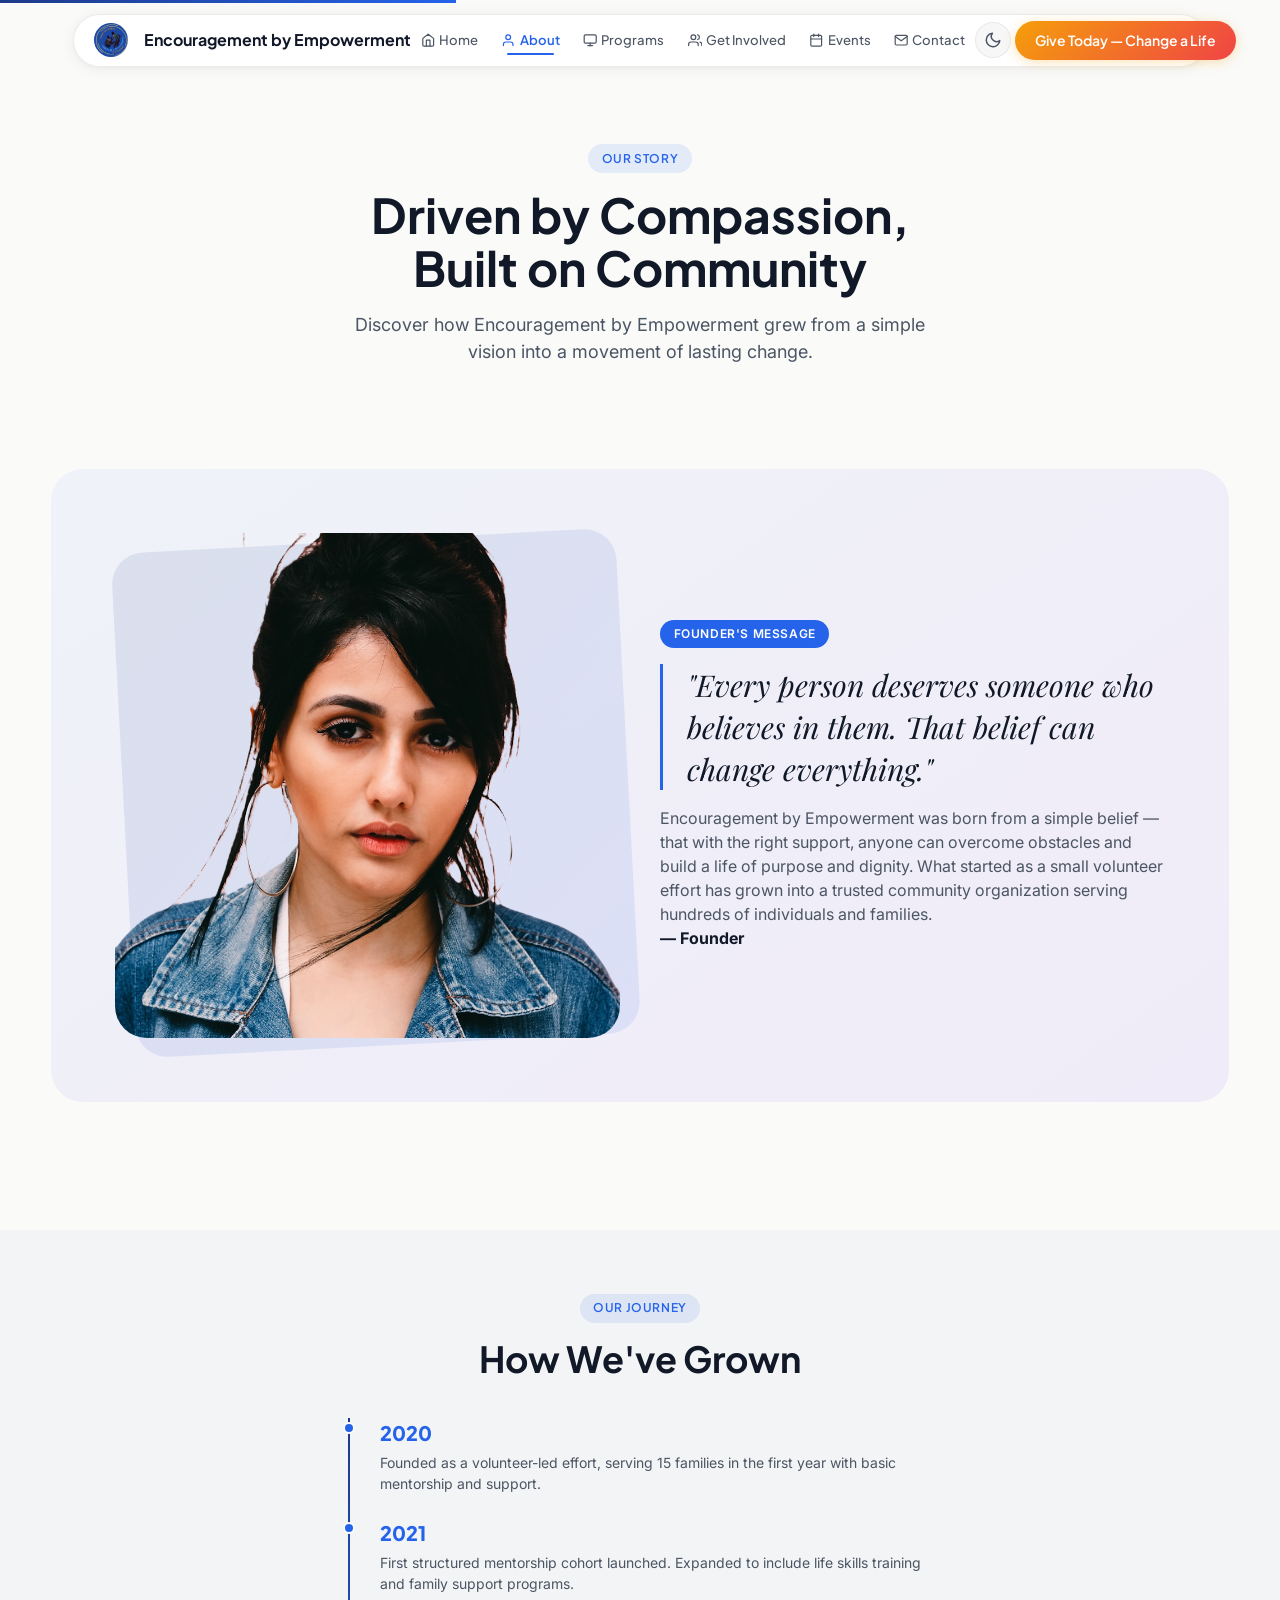
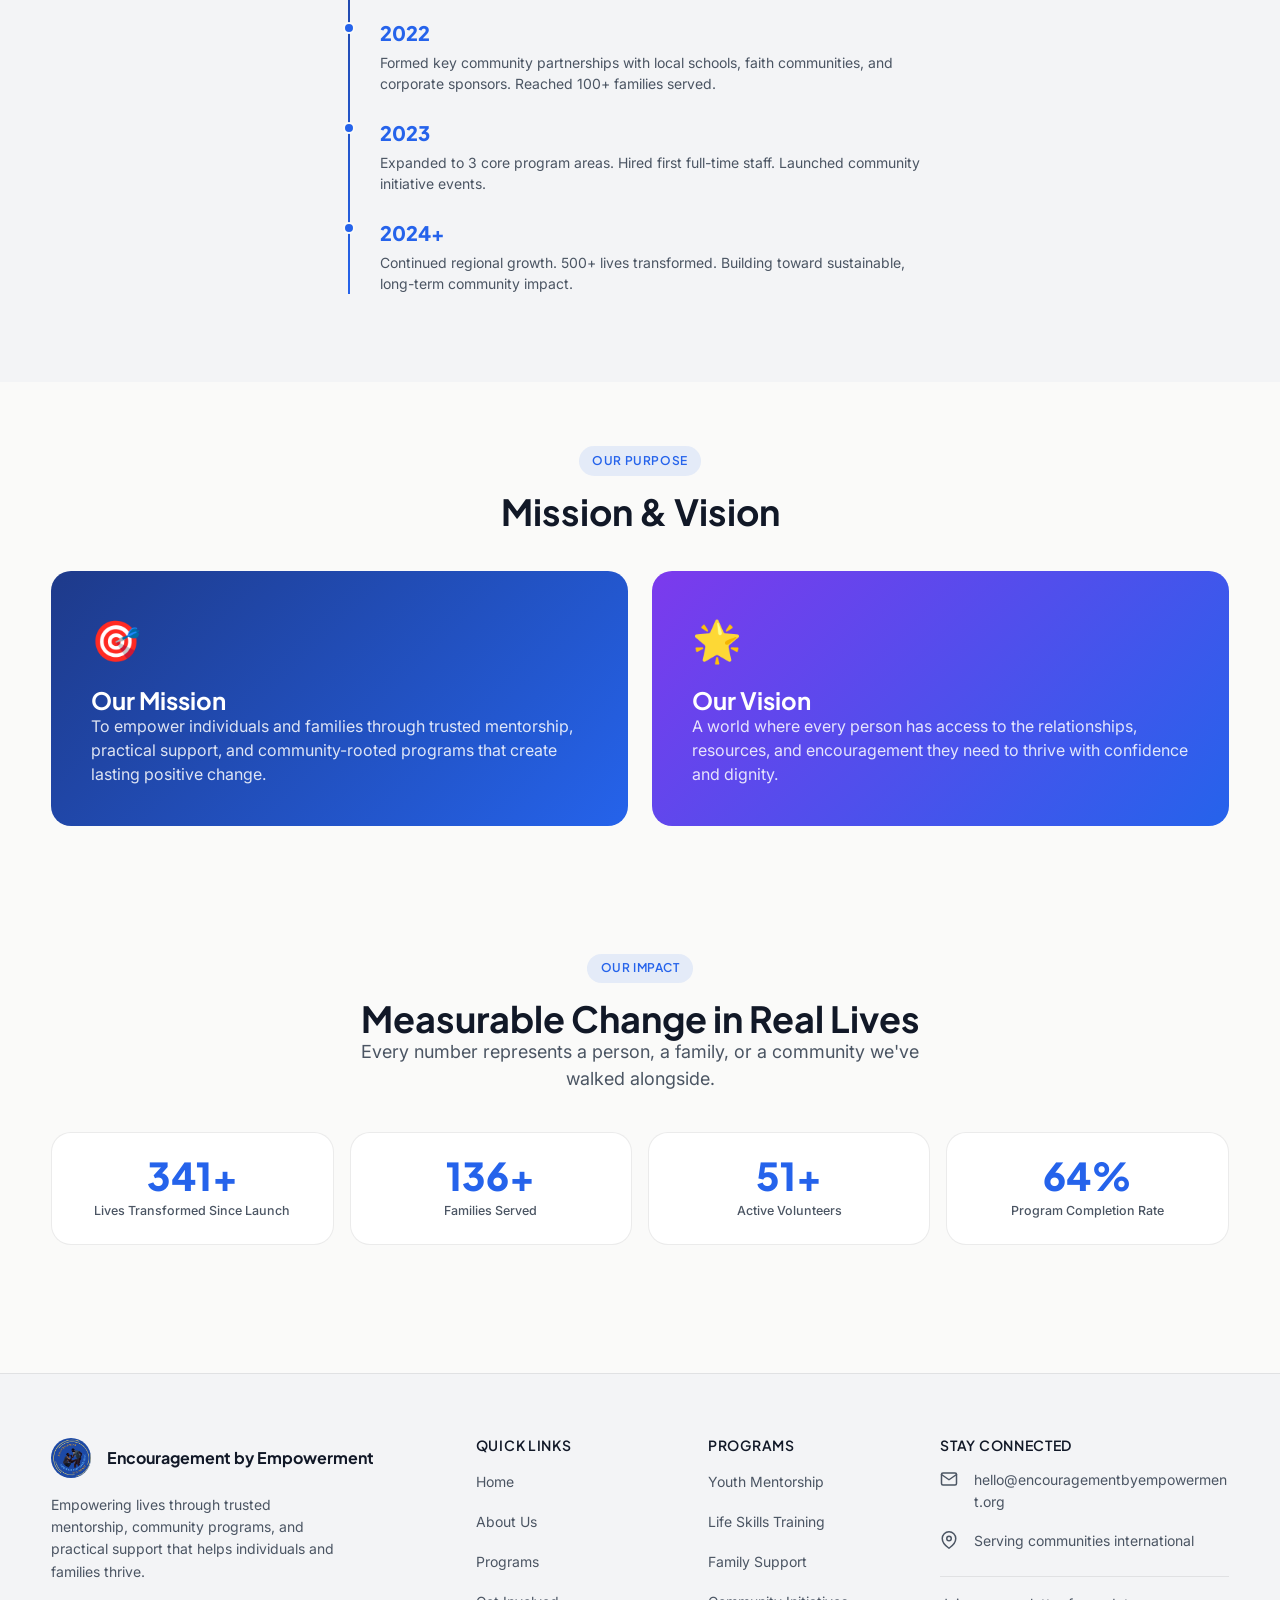
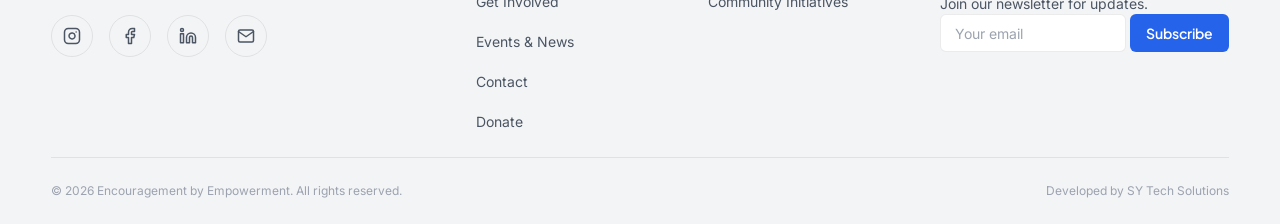
==== commit 0418a177: "Update website" ====
--- a/about.html
+++ b/about.html
@@ -102,6 +102,13 @@
       <a href="index.html" class="nav-brand"><img src="logo.jpeg" alt="" width="36" height="36"><span>Encouragement by Empowerment</span></a>
       <nav aria-label="Primary navigation">
         <ul id="nav-links" class="nav-links">
+          <li class="nav-sidebar-header">
+            <a href="index.html" class="nav-sidebar-brand">
+              <img src="logo.jpeg" alt="" width="36" height="36">
+              <span>Encouragement by Empowerment</span>
+            </a>
+            <button id="nav-sidebar-close" class="nav-sidebar-close" aria-label="Close navigation menu">&times;</button>
+          </li>
           <li><a href="index.html"><svg class="nav-icon" viewBox="0 0 24 24" aria-hidden="true"><path d="M3 9l9-7 9 7v11a2 2 0 01-2 2H5a2 2 0 01-2-2z"/><polyline points="9 22 9 12 15 12 15 22"/></svg>Home</a></li>
           <li><a href="about.html" class="active"><svg class="nav-icon" viewBox="0 0 24 24" aria-hidden="true"><path d="M20 21v-2a4 4 0 00-4-4H8a4 4 0 00-4 4v2"/><circle cx="12" cy="7" r="4"/></svg>About</a></li>
           <li><a href="programs.html"><svg class="nav-icon" viewBox="0 0 24 24" aria-hidden="true"><rect x="2" y="3" width="20" height="14" rx="2"/><line x1="8" y1="21" x2="16" y2="21"/><line x1="12" y1="17" x2="12" y2="21"/></svg>Programs</a></li>
@@ -115,11 +122,12 @@
           <svg class="moon-icon" viewBox="0 0 24 24" fill="none" stroke="currentColor" stroke-width="2" stroke-linecap="round" stroke-linejoin="round"><path d="M21 12.79A9 9 0 1111.21 3 7 7 0 0021 12.79z"/></svg>
           <svg class="sun-icon" viewBox="0 0 24 24" fill="none" stroke="currentColor" stroke-width="2"><circle cx="12" cy="12" r="5"/><line x1="12" y1="1" x2="12" y2="3"/><line x1="12" y1="21" x2="12" y2="23"/><line x1="4.22" y1="4.22" x2="5.64" y2="5.64"/><line x1="18.36" y1="18.36" x2="19.78" y2="19.78"/><line x1="1" y1="12" x2="3" y2="12"/><line x1="21" y1="12" x2="23" y2="12"/></svg>
         </button>
+        <a href="donate.html" class="btn btn-accent btn-donate-glow">Give Today — Change a Life</a>
         <button id="nav-toggle" class="nav-toggle" aria-expanded="false" aria-label="Toggle navigation menu"><span></span><span></span><span></span></button>
-        <a href="donate.html" class="btn btn-accent btn-donate-glow">Give Today — Change a Life</a>
       </div>
     </div>
   </header>
+  <div id="nav-backdrop" class="nav-backdrop"></div>
   <main id="main-content">
     <section class="page-hero fade-up">
       <div class="container">
--- a/assets/css/components.css
+++ b/assets/css/components.css
@@ -3,6 +3,7 @@
 /* Container */
 .container {
   width: min(1200px, 92%);
+  max-width: 100%;
   margin-inline: auto;
 }
 
@@ -27,6 +28,8 @@
               background var(--duration-fast) ease,
               color var(--duration-fast) ease;
   white-space: nowrap;
+  max-width: 100%;
+  text-align: center;
 }
 
 .btn:hover {
@@ -256,6 +259,92 @@
   color: #059669;
   font-weight: 500;
   text-align: center;
+}
+
+/* Form Inline Message */
+.form-inline-message {
+  display: flex;
+  align-items: center;
+  gap: var(--space-md);
+  padding: var(--space-lg);
+  border-radius: var(--radius-md);
+  margin-top: var(--space-md);
+  font-weight: 500;
+  line-height: 1.5;
+  animation: formMsgSlideIn 0.4s var(--ease-out-expo);
+}
+
+.form-inline-message.form-success {
+  background: rgba(16, 185, 129, 0.08);
+  border: 1.5px solid rgba(16, 185, 129, 0.25);
+  color: #059669;
+}
+
+.form-inline-message.form-error {
+  background: rgba(239, 68, 68, 0.08);
+  border: 1.5px solid rgba(239, 68, 68, 0.25);
+  color: #DC2626;
+}
+
+.form-inline-msg-icon {
+  width: 48px;
+  height: 48px;
+  border-radius: 50%;
+  display: flex;
+  align-items: center;
+  justify-content: center;
+  flex-shrink: 0;
+}
+
+.form-inline-message.form-success .form-inline-msg-icon {
+  background: rgba(16, 185, 129, 0.12);
+  color: #10B981;
+}
+
+.form-inline-message.form-error .form-inline-msg-icon {
+  background: rgba(239, 68, 68, 0.12);
+  color: #EF4444;
+}
+
+.form-inline-msg-icon svg {
+  width: 24px;
+  height: 24px;
+  stroke: currentColor;
+  fill: none;
+  stroke-width: 2;
+  stroke-linecap: round;
+  stroke-linejoin: round;
+}
+
+.form-inline-msg-body h4 {
+  font-family: var(--font-display);
+  font-size: var(--text-base);
+  font-weight: 700;
+  margin-bottom: 0.2rem;
+}
+
+.form-inline-msg-body p {
+  font-size: var(--text-sm);
+  font-weight: 400;
+  opacity: 0.85;
+  margin: 0;
+}
+
+[data-theme="dark"] .form-inline-message.form-success {
+  background: rgba(16, 185, 129, 0.1);
+  border-color: rgba(16, 185, 129, 0.3);
+  color: #34D399;
+}
+
+[data-theme="dark"] .form-inline-message.form-error {
+  background: rgba(239, 68, 68, 0.1);
+  border-color: rgba(239, 68, 68, 0.3);
+  color: #F87171;
+}
+
+@keyframes formMsgSlideIn {
+  from { opacity: 0; transform: translateY(12px) scale(0.97); }
+  to { opacity: 1; transform: translateY(0) scale(1); }
 }
 
 /* Pill Tags */
@@ -506,17 +595,21 @@
 }
 
 /* Grid System */
-.grid-2 { display: grid; grid-template-columns: repeat(2, 1fr); gap: var(--space-lg); }
-.grid-3 { display: grid; grid-template-columns: repeat(3, 1fr); gap: var(--space-lg); }
-.grid-4 { display: grid; grid-template-columns: repeat(4, 1fr); gap: var(--space-lg); }
+.grid-2 { display: grid; grid-template-columns: repeat(2, minmax(0, 1fr)); gap: var(--space-lg); }
+.grid-3 { display: grid; grid-template-columns: repeat(3, minmax(0, 1fr)); gap: var(--space-lg); }
+.grid-4 { display: grid; grid-template-columns: repeat(4, minmax(0, 1fr)); gap: var(--space-lg); }
 
 @media (max-width: 1024px) {
-  .grid-3 { grid-template-columns: repeat(2, 1fr); }
-  .grid-4 { grid-template-columns: repeat(2, 1fr); }
+  .grid-3 { grid-template-columns: repeat(2, minmax(0, 1fr)); }
+  .grid-4 { grid-template-columns: repeat(2, minmax(0, 1fr)); }
 }
 
 @media (max-width: 640px) {
-  .grid-2, .grid-3, .grid-4 { grid-template-columns: 1fr; }
+  .grid-2, .grid-3, .grid-4 { grid-template-columns: minmax(0, 1fr); }
+
+  .btn {
+    white-space: normal;
+  }
 }
 
 /* Section Divider */
--- a/assets/css/layout.css
+++ b/assets/css/layout.css
@@ -34,6 +34,7 @@
   transition: all var(--duration-base) ease;
   max-width: 1200px;
   margin: 0 auto;
+  min-width: 0;
 }
 
 [data-theme="dark"] .nav-wrap {
@@ -63,6 +64,7 @@
   transition: opacity var(--duration-fast) ease;
   white-space: nowrap;
   flex-shrink: 0;
+  min-width: 0;
 }
 
 .nav-brand:hover {
@@ -265,8 +267,12 @@
 
 .footer-grid {
   display: grid;
-  grid-template-columns: 2fr 1fr 1fr 1.5fr;
+  grid-template-columns: minmax(0, 2fr) minmax(0, 1fr) minmax(0, 1fr) minmax(0, 1.5fr);
   gap: var(--space-xl);
+}
+
+.footer-grid > * {
+  min-width: 0;
 }
 
 .footer-brand-section {
@@ -284,6 +290,8 @@
   font-family: var(--font-display);
   font-weight: 700;
   font-size: var(--text-base);
+  min-width: 0;
+  overflow-wrap: anywhere;
 }
 
 .footer-brand img {
@@ -382,6 +390,11 @@
   color: var(--text-secondary);
   font-size: var(--text-sm);
   line-height: 1.6;
+}
+
+.footer-contact span {
+  min-width: 0;
+  overflow-wrap: anywhere;
 }
 
 .footer-contact svg {
@@ -411,6 +424,7 @@
 
 .footer-newsletter input {
   flex: 1;
+  min-width: 0;
   padding: 0.6rem 0.85rem;
   font-family: var(--font-body);
   font-size: var(--text-sm);
@@ -471,71 +485,211 @@
   gap: var(--space-md);
 }
 
-/* ===== MOBILE NAV ===== */
+/* ===== SIDEBAR NAV (Mobile — Full-Screen Right Panel) ===== */
+.nav-backdrop {
+  position: fixed;
+  inset: 0;
+  z-index: 1099;
+  background: rgba(8, 13, 23, 0.6);
+  backdrop-filter: blur(8px);
+  -webkit-backdrop-filter: blur(8px);
+  opacity: 0;
+  pointer-events: none;
+  transition: opacity 0.4s cubic-bezier(0.4, 0, 0.2, 1);
+}
+
+.nav-backdrop.visible {
+  opacity: 1;
+  pointer-events: auto;
+}
+
+.nav-sidebar-close {
+  display: none;
+}
+
+.nav-sidebar-header {
+  display: none;
+}
+
+.nav-sidebar-brand {
+  display: none;
+}
+
+.mobile-nav-cta {
+  display: none;
+}
+
+body.nav-open {
+  overflow: hidden;
+}
+
+body.nav-open .site-header {
+  z-index: 1200;
+}
+
 @media (max-width: 1024px) {
   .nav-toggle {
     display: flex;
   }
 
+  /* Sidebar header row: brand left, close right */
+  .nav-sidebar-header {
+    display: flex;
+    justify-content: space-between;
+    align-items: center;
+    padding: 0;
+    margin-bottom: var(--space-xl);
+    opacity: 1;
+    transform: none;
+    transition: none;
+  }
+
+  .nav-links.open .nav-sidebar-header {
+    opacity: 1;
+    transform: none;
+  }
+
+  .nav-sidebar-brand {
+    display: inline-flex;
+    align-items: center;
+    gap: 0.6rem;
+    text-decoration: none;
+    color: var(--text-primary);
+    font-family: var(--font-display);
+    font-weight: 700;
+    font-size: var(--text-base);
+  }
+
+  .nav-sidebar-brand img {
+    width: 36px;
+    height: 36px;
+    border-radius: 50%;
+    object-fit: cover;
+    border: 2px solid rgba(37, 99, 235, 0.2);
+  }
+
+  .nav-sidebar-close {
+    display: flex;
+    align-items: center;
+    justify-content: center;
+    width: 44px;
+    height: 44px;
+    border-radius: 50%;
+    border: 1px solid var(--border);
+    background: var(--bg-elevated);
+    color: var(--text-secondary);
+    cursor: pointer;
+    font-size: 1.5rem;
+    line-height: 1;
+    transition: all 0.25s var(--ease-spring);
+    flex-shrink: 0;
+  }
+
+  .nav-sidebar-close:hover {
+    background: rgba(239, 68, 68, 0.1);
+    color: #DC2626;
+    border-color: rgba(239, 68, 68, 0.25);
+    transform: rotate(90deg);
+  }
+
+  /* Full-screen right panel */
   .nav-links {
     position: fixed;
     top: 0;
-    left: 0;
     right: 0;
     bottom: 0;
-    z-index: -1;
-    background: var(--bg-glass);
-    backdrop-filter: blur(30px) saturate(180%);
-    -webkit-backdrop-filter: blur(30px) saturate(180%);
+    width: 100vw;
+    z-index: 1100;
+    background: var(--bg-surface);
+    border-left: none;
     flex-direction: column;
-    justify-content: center;
+    justify-content: flex-start;
+    align-items: stretch;
+    gap: 0;
+    padding: var(--space-xl) var(--space-lg) var(--space-2xl);
+    transform: translateX(100%);
+    transition: transform 0.45s cubic-bezier(0.4, 0, 0.1, 1);
+    overflow-y: auto;
+    overflow-x: hidden;
+    box-shadow: -12px 0 48px rgba(0,0,0,0.18);
+    opacity: 1;
+    pointer-events: none;
+    -webkit-overflow-scrolling: touch;
+  }
+
+  [data-theme="dark"] .nav-links {
+    box-shadow: -12px 0 48px rgba(0,0,0,0.5);
+  }
+
+  .nav-links.open {
+    transform: translateX(0);
+    pointer-events: auto;
+  }
+
+  .nav-links li {
+    opacity: 1;
+    transform: none;
+    transition: none;
+    border-radius: var(--radius-md);
+  }
+
+  .nav-links.open li {
+    opacity: 1;
+    transform: none;
+  }
+
+  /* Divider line below header */
+  .nav-sidebar-header + li {
+    border-top: 1px solid var(--border);
+    margin-top: var(--space-xs);
+    padding-top: var(--space-xs);
+  }
+
+  .nav-links a {
+    display: flex;
     align-items: center;
     gap: var(--space-md);
-    opacity: 0;
-    pointer-events: none;
-    transition: opacity var(--duration-base) ease;
-  }
-
-  .nav-links.open {
-    opacity: 1;
-    pointer-events: auto;
-  }
-
-  .nav-links li {
-    opacity: 0;
-    transform: translateY(20px);
-    transition: opacity 0.3s ease, transform 0.3s ease;
-  }
-
-  .nav-links.open li {
-    opacity: 1;
-    transform: translateY(0);
-  }
-
-  .nav-links.open li:nth-child(1) { transition-delay: 50ms; }
-  .nav-links.open li:nth-child(2) { transition-delay: 100ms; }
-  .nav-links.open li:nth-child(3) { transition-delay: 150ms; }
-  .nav-links.open li:nth-child(4) { transition-delay: 200ms; }
-  .nav-links.open li:nth-child(5) { transition-delay: 250ms; }
-  .nav-links.open li:nth-child(6) { transition-delay: 300ms; }
-
-  .nav-links a {
     font-size: var(--text-xl);
-    padding: var(--space-md) var(--space-xl);
-    border-radius: var(--radius-md);
+    font-weight: 500;
+    padding: var(--space-lg) var(--space-lg);
+    border-radius: var(--radius-lg);
+    width: 100%;
+    color: var(--text-secondary);
+    transition: background 0.2s ease, color 0.2s ease, transform 0.15s ease;
+  }
+
+  .nav-links a:active {
+    transform: scale(0.97);
   }
 
   .nav-links a::after {
     display: none;
   }
 
+  .nav-links a:hover {
+    background: var(--gradient-card);
+    color: var(--color-primary);
+  }
+
+  .nav-links a.active {
+    color: var(--color-primary);
+    font-weight: 600;
+    background: rgba(37, 99, 235, 0.06);
+  }
+
   .nav-icon {
-    width: 1.2rem;
-    height: 1.2rem;
+    width: 1.25rem;
+    height: 1.25rem;
+    flex-shrink: 0;
+  }
+
+  /* Hide the donate CTA button inside the sidebar — it stays in the header */
+  .nav-links .btn-donate-glow {
+    display: none;
   }
 
   .footer-grid {
-    grid-template-columns: 1fr 1fr;
+    grid-template-columns: repeat(2, minmax(0, 1fr));
     gap: var(--space-lg);
   }
 
@@ -550,7 +704,11 @@
 
 @media (max-width: 640px) {
   .footer-grid {
-    grid-template-columns: 1fr;
+    grid-template-columns: minmax(0, 1fr);
+  }
+
+  .footer-newsletter form {
+    flex-direction: column;
   }
 
   .footer-bottom {
@@ -567,3 +725,155 @@
     padding: 0.6rem 1rem;
   }
 }
+
+/* Refined mobile navigation drawer */
+@media (max-width: 1024px) {
+  .site-header {
+    padding: 10px 14px;
+  }
+
+  .nav-wrap {
+    gap: var(--space-xs);
+    padding: 6px 8px 6px 14px;
+  }
+
+  .nav-actions {
+    gap: 6px;
+  }
+
+  .theme-toggle {
+    order: 1;
+  }
+
+  .nav-actions .btn-donate-glow {
+    order: 2;
+  }
+
+  .nav-toggle {
+    order: 3;
+    align-items: center;
+    justify-content: center;
+    border: 1px solid var(--border);
+    background: var(--bg-surface);
+  }
+
+  .nav-sidebar-header {
+    padding: 0 0 var(--space-lg);
+    margin-bottom: 0;
+  }
+
+  .nav-sidebar-brand {
+    max-width: calc(100% - 58px);
+  }
+
+  .nav-sidebar-brand span {
+    overflow: hidden;
+    text-overflow: ellipsis;
+    white-space: nowrap;
+  }
+
+  .nav-sidebar-close {
+    border-radius: var(--radius-md);
+    font-size: 1.35rem;
+  }
+
+  .nav-sidebar-close:hover {
+    transform: none;
+  }
+
+  .nav-links {
+    top: 10px;
+    right: 10px;
+    bottom: 10px;
+    width: min(390px, calc(100vw - 20px));
+    height: calc(100vh - 40px);
+    height: calc(100dvh - 40px);
+    gap: 6px;
+    padding: var(--space-lg);
+    border: 1px solid var(--border);
+    border-radius: 24px;
+    box-shadow: -12px 18px 54px rgba(15, 23, 42, 0.2);
+    transform: translateX(calc(100% + 24px));
+    transition: transform 0.36s var(--ease-smooth), box-shadow var(--duration-base) ease;
+  }
+
+  [data-theme="dark"] .nav-links {
+    box-shadow: -12px 18px 54px rgba(0,0,0,0.52);
+  }
+
+  .nav-links li {
+    opacity: 1;
+    transform: none;
+    transition: none;
+  }
+
+  .nav-sidebar-header + li {
+    margin-top: 0;
+    padding-top: var(--space-sm);
+  }
+
+  .nav-links a {
+    gap: 0.85rem;
+    min-height: 54px;
+    padding: 0.85rem 0.95rem;
+    border-radius: var(--radius-md);
+    font-size: var(--text-base);
+    font-weight: 650;
+    line-height: 1.2;
+  }
+
+  .nav-links a:hover,
+  .nav-links a:focus-visible {
+    background: var(--bg-elevated);
+    color: var(--color-primary);
+  }
+
+  .nav-icon {
+    width: 1.1rem;
+    height: 1.1rem;
+  }
+
+  .mobile-nav-cta {
+    display: block;
+    margin-top: auto;
+    padding-top: var(--space-md);
+    border-top: 1px solid var(--border);
+  }
+
+  .mobile-nav-cta a {
+    justify-content: center;
+    min-height: 52px;
+    color: white;
+    background: var(--gradient-cta);
+    box-shadow: var(--shadow-glow-accent);
+  }
+
+  .mobile-nav-cta a:hover,
+  .mobile-nav-cta a:focus-visible {
+    color: white;
+    background: var(--gradient-cta-alt);
+  }
+}
+
+@media (max-width: 640px) {
+  .site-header {
+    padding-inline: 10px;
+  }
+
+  .nav-wrap {
+    padding-left: 10px;
+  }
+
+  .nav-actions .btn-donate-glow {
+    display: none;
+  }
+
+  .nav-links {
+    inset: 8px;
+    width: auto;
+    height: calc(100vh - 38px);
+    height: calc(100dvh - 38px);
+    border-radius: 20px;
+    padding: var(--space-lg) var(--space-md);
+  }
+}
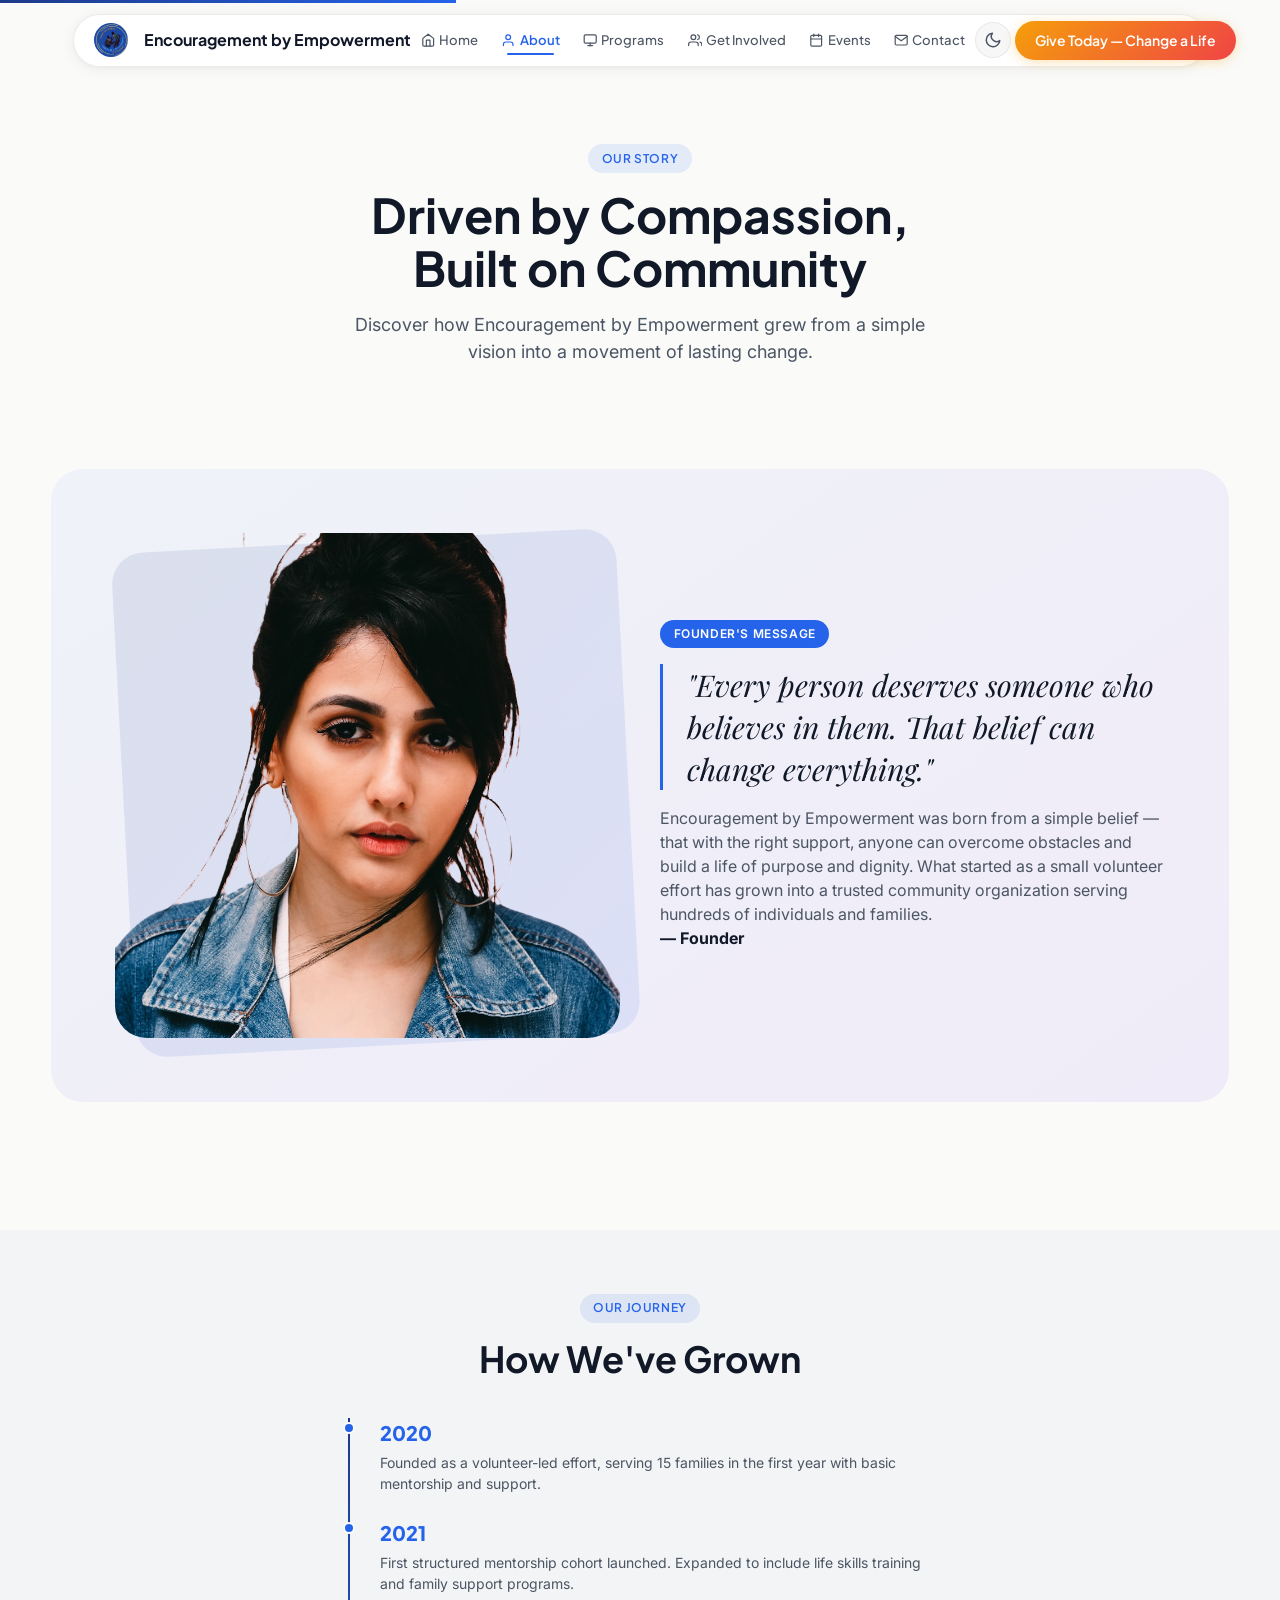
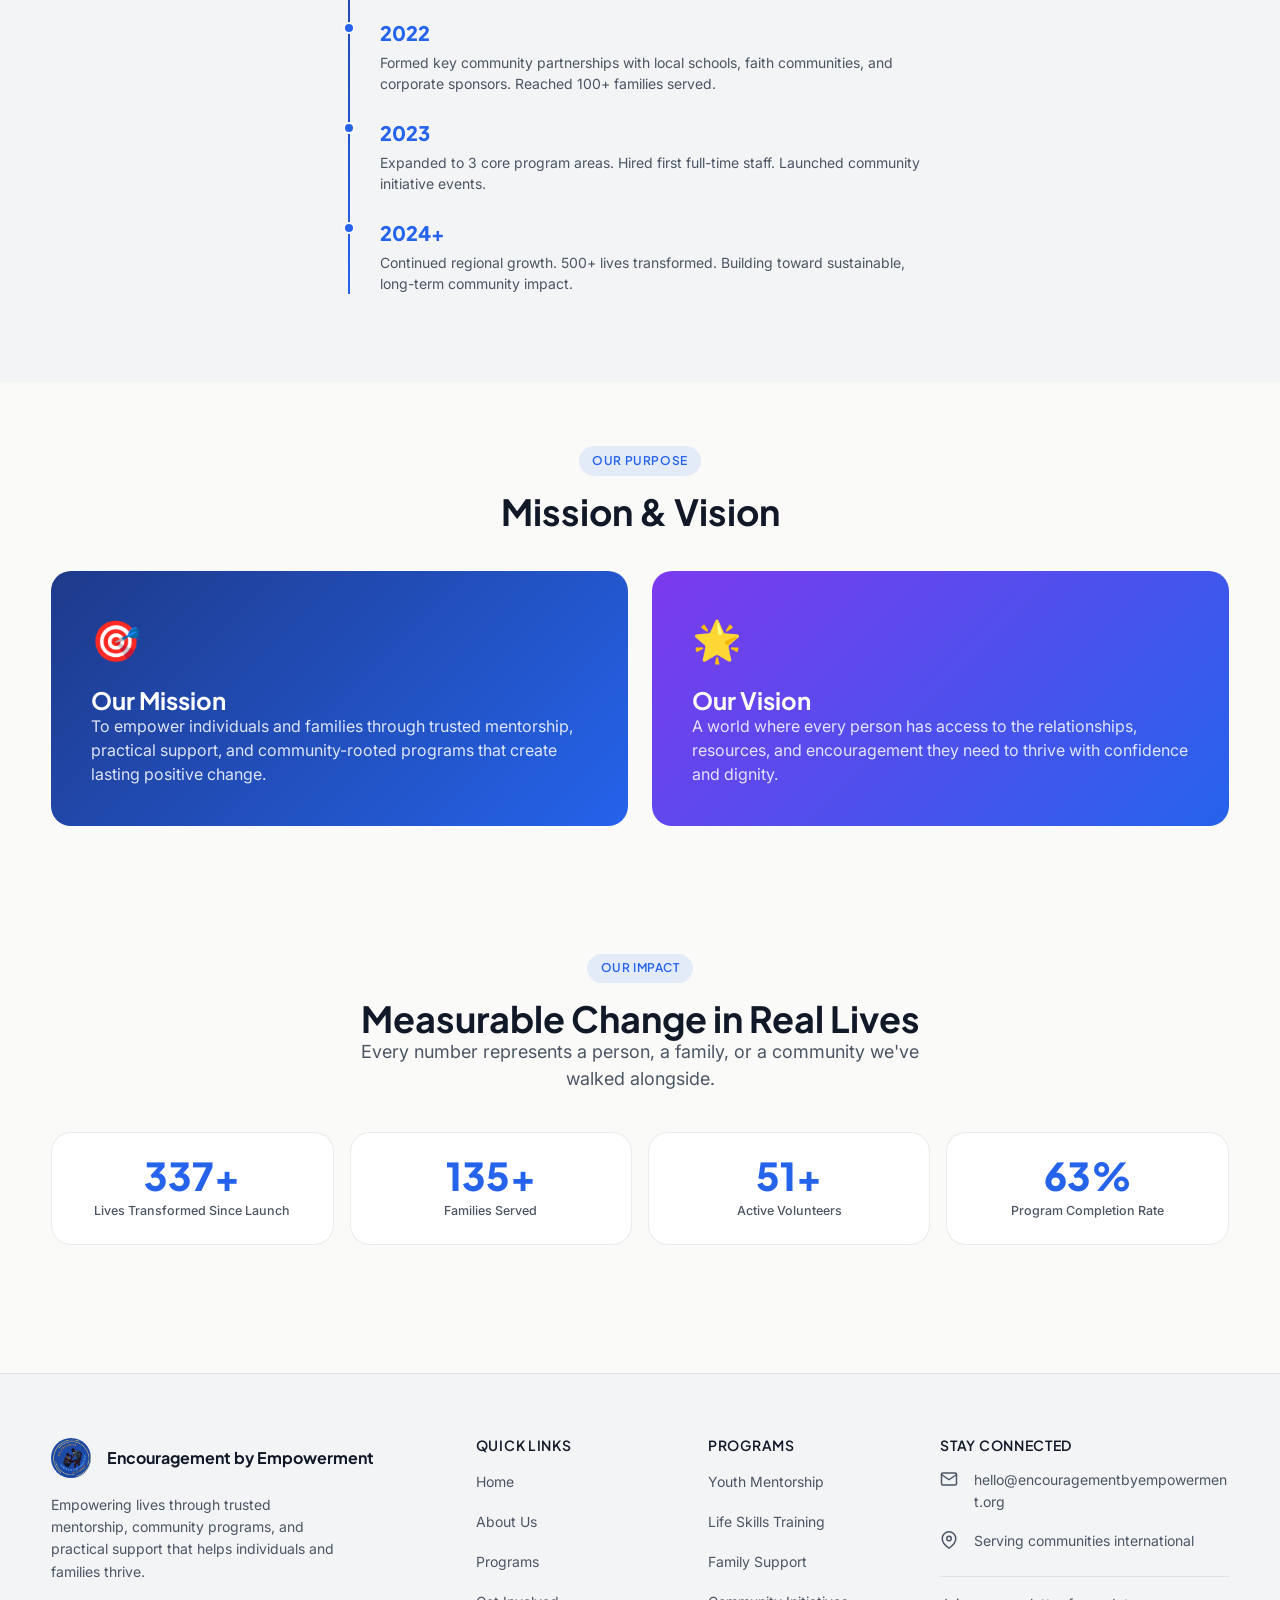
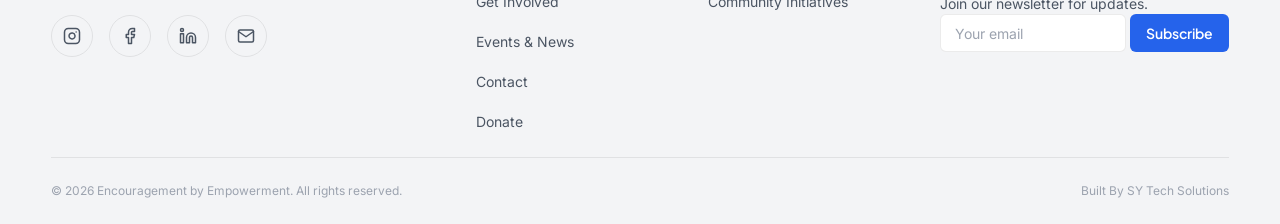
==== commit 2eb10fc4: "SY Tech Solutions - Website link put in the footer" ====
--- a/about.html
+++ b/about.html
@@ -224,7 +224,7 @@
           <div class="footer-newsletter"><div id="footer-newsletter-wrapper"><p style="font-size:var(--text-sm);color:var(--text-secondary);margin-bottom:var(--space-sm);">Join our newsletter for updates.</p><form id="footer-newsletter-form"><input type="email" id="footer-newsletter-email" class="form-input" placeholder="Your email" required aria-label="Email for newsletter"><button type="submit">Subscribe</button></form><p id="footer-newsletter-error" style="font-size:var(--text-xs);color:#EF4444;margin-top:var(--space-xs);display:none;">Please enter a valid email address.</p></div><div id="footer-newsletter-success" style="display:none;padding:var(--space-sm) 0;font-size:var(--text-sm);color:#10B981;font-weight:600;">🎉 Thank you! You've been subscribed.</div></div>
         </div>
       </div>
-      <div class="footer-bottom"><span>&copy; 2026 Encouragement by Empowerment. All rights reserved.</span><div class="footer-bottom-links"><span>Developed by SY Tech Solutions</span></div></div>
+      <div class="footer-bottom"><span>&copy; 2026 Encouragement by Empowerment. All rights reserved.</span><div class="footer-bottom-links"><span>Built By <a href="https://sytechsolutions.tech" target="_blank" rel="noopener noreferrer">SY Tech Solutions</a></span></div></div>
     </div>
   </footer>
   <script>
